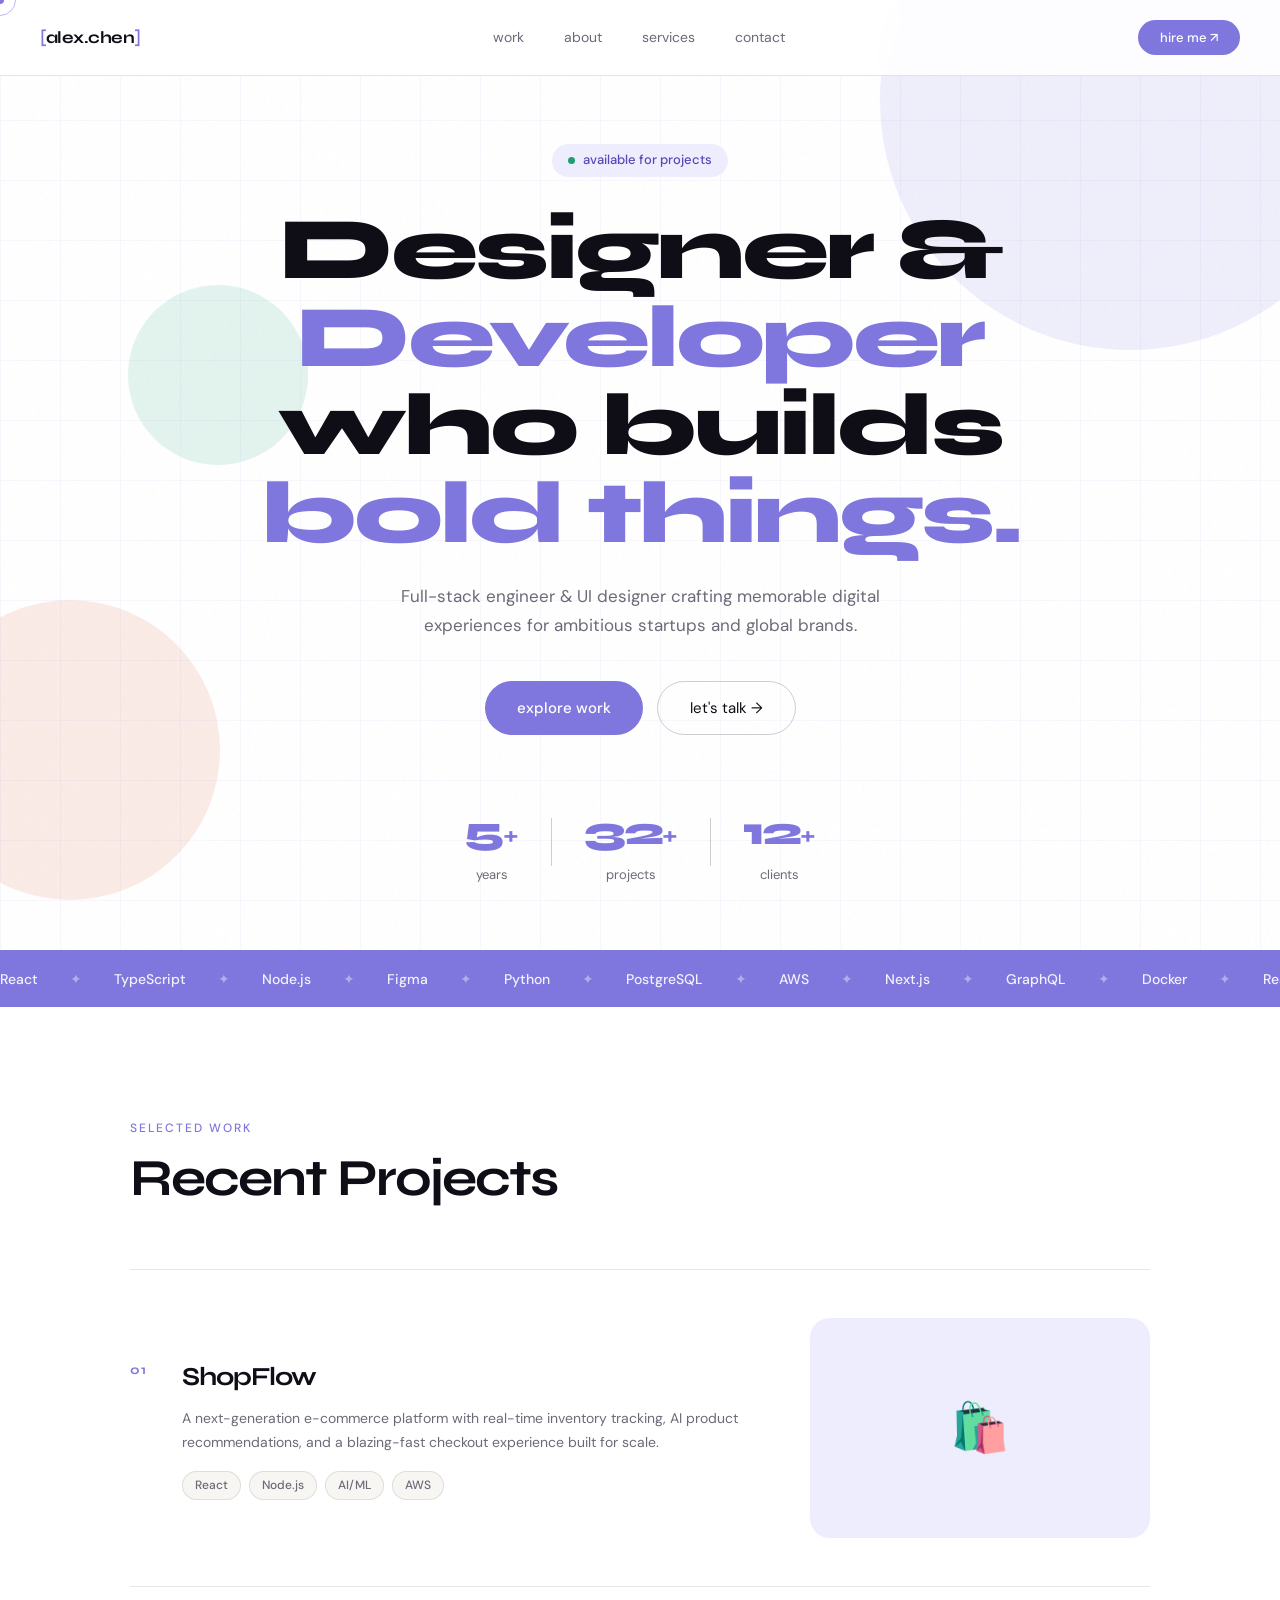
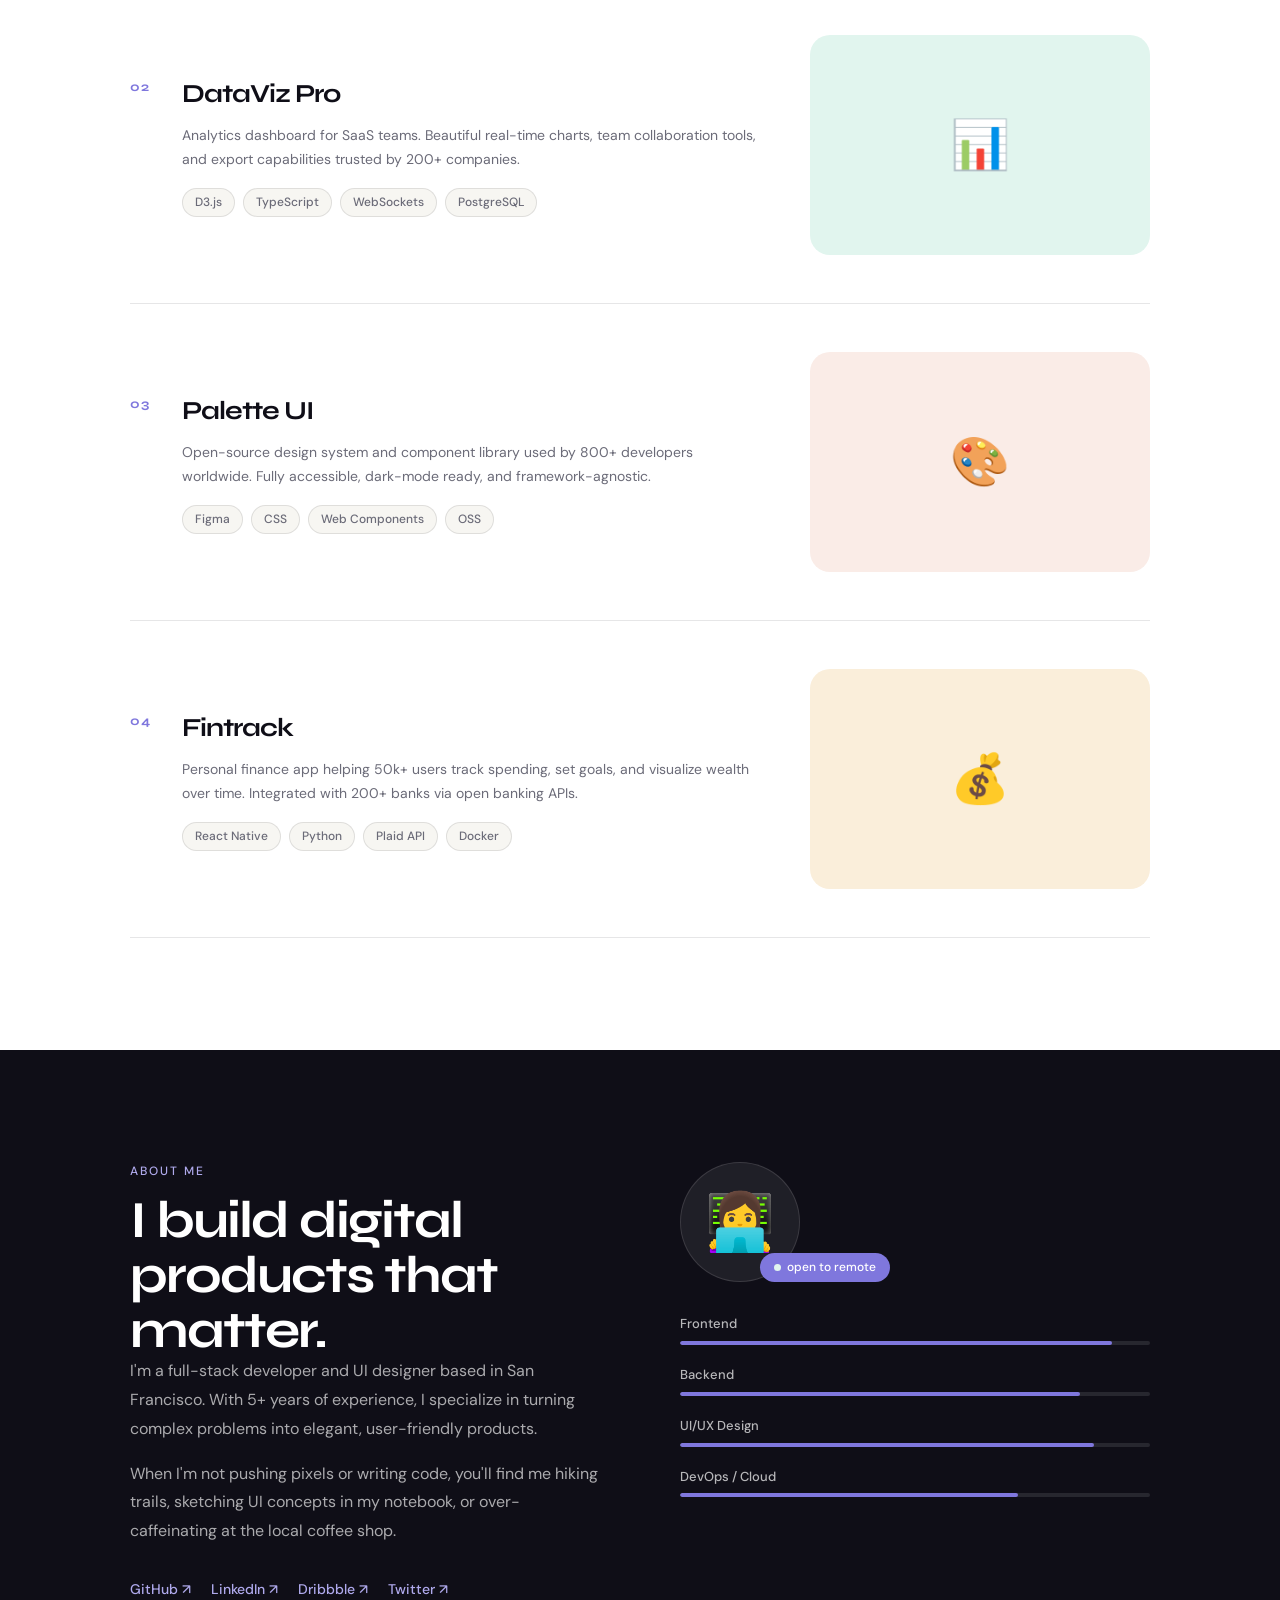
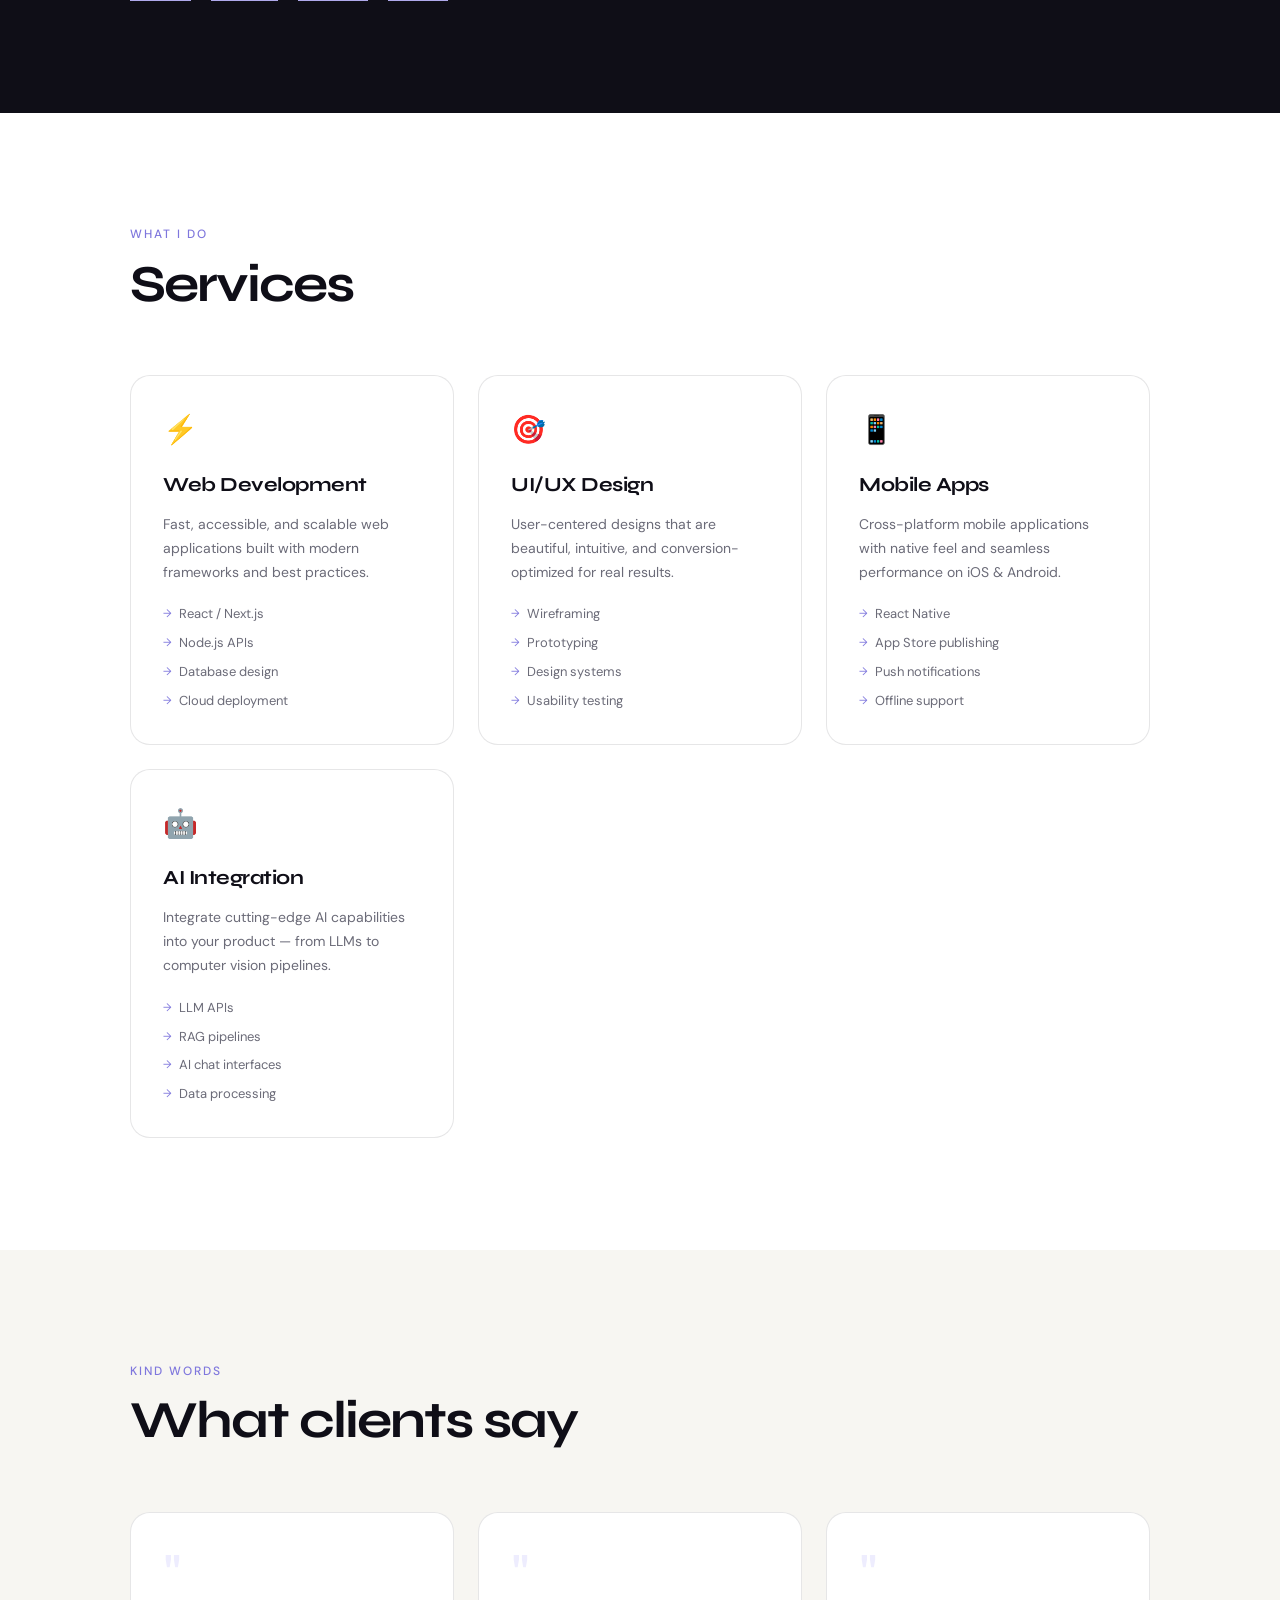
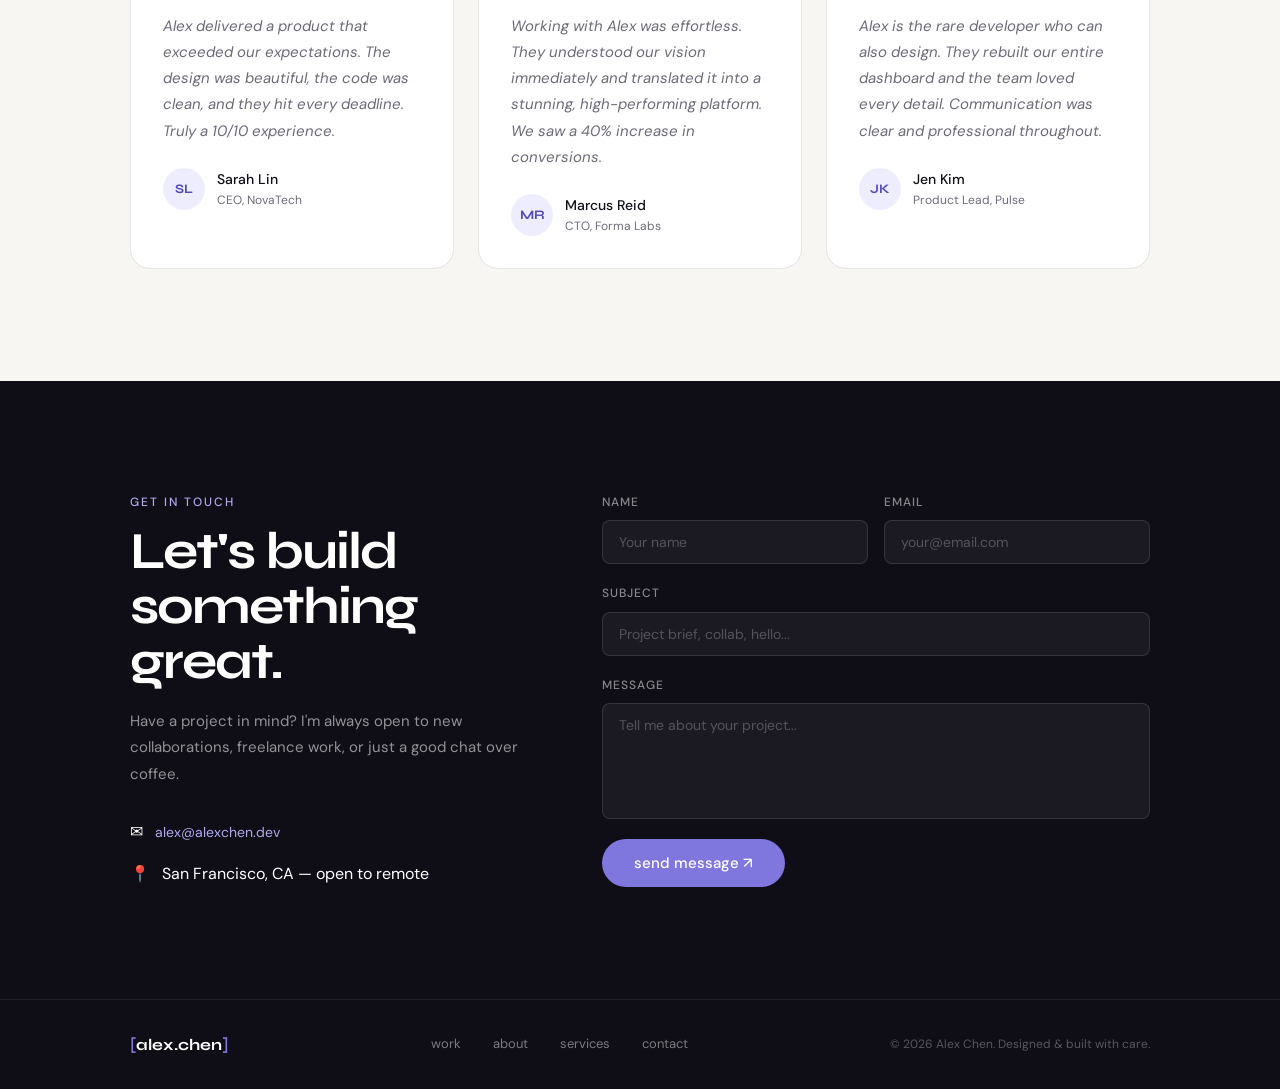
==== index.html @ 3f5cfed4 "change the design and 3 fils" ====
<!DOCTYPE html>
<html lang="en">
<head>
  <meta charset="UTF-8" />
  <meta name="viewport" content="width=device-width, initial-scale=1.0" />
  <title>Alex Chen — Portfolio</title>
  <link rel="preconnect" href="https://fonts.googleapis.com" />
  <link rel="preconnect" href="https://fonts.gstatic.com" crossorigin />
  <link href="https://fonts.googleapis.com/css2?family=Syne:wght@400;500;600;700;800&family=DM+Sans:ital,wght@0,300;0,400;0,500;1,300&display=swap" rel="stylesheet" />
  <link rel="stylesheet" href="style.css" />
</head>
<body>

  <!-- CURSOR -->
  <div class="cursor" id="cursor"></div>
  <div class="cursor-follower" id="cursor-follower"></div>

  <!-- NAV -->
  <header class="nav" id="nav">
    <div class="nav-logo">
      <span class="logo-bracket">[</span>alex.chen<span class="logo-bracket">]</span>
    </div>
    <nav class="nav-links">
      <a href="#work" class="nav-link">work</a>
      <a href="#about" class="nav-link">about</a>
      <a href="#services" class="nav-link">services</a>
      <a href="#contact" class="nav-link">contact</a>
    </nav>
    <button class="nav-cta" id="hire-btn">hire me ↗</button>
    <button class="hamburger" id="hamburger" aria-label="menu">
      <span></span><span></span><span></span>
    </button>
  </header>

  <!-- MOBILE MENU -->
  <div class="mobile-menu" id="mobile-menu">
    <a href="#work" class="mobile-link">work</a>
    <a href="#about" class="mobile-link">about</a>
    <a href="#services" class="mobile-link">services</a>
    <a href="#contact" class="mobile-link">contact</a>
  </div>

  <!-- HERO -->
  <section class="hero" id="hero">
    <div class="hero-noise"></div>
    <div class="hero-content">
      <div class="hero-tag reveal">
        <span class="dot"></span> available for projects
      </div>
      <h1 class="hero-title reveal">
        <span class="line">Designer &</span>
        <span class="line accent-line">Developer</span>
        <span class="line">who builds</span>
        <span class="line accent-line">bold things.</span>
      </h1>
      <p class="hero-sub reveal">
        Full-stack engineer & UI designer crafting memorable digital<br/>
        experiences for ambitious startups and global brands.
      </p>
      <div class="hero-actions reveal">
        <a href="#work" class="btn-primary">explore work</a>
        <a href="#contact" class="btn-ghost">let's talk →</a>
      </div>
    </div>
    <div class="hero-deco">
      <div class="deco-circle c1"></div>
      <div class="deco-circle c2"></div>
      <div class="deco-circle c3"></div>
      <div class="deco-grid"></div>
    </div>
    <div class="hero-stats reveal">
      <div class="stat"><span class="stat-num" data-target="5">0</span><span class="stat-plus">+</span><span class="stat-label">years</span></div>
      <div class="stat-divider"></div>
      <div class="stat"><span class="stat-num" data-target="32">0</span><span class="stat-plus">+</span><span class="stat-label">projects</span></div>
      <div class="stat-divider"></div>
      <div class="stat"><span class="stat-num" data-target="12">0</span><span class="stat-plus">+</span><span class="stat-label">clients</span></div>
    </div>
  </section>

  <!-- MARQUEE -->
  <div class="marquee-strip">
    <div class="marquee-track">
      <span>React</span><span class="sep">✦</span>
      <span>TypeScript</span><span class="sep">✦</span>
      <span>Node.js</span><span class="sep">✦</span>
      <span>Figma</span><span class="sep">✦</span>
      <span>Python</span><span class="sep">✦</span>
      <span>PostgreSQL</span><span class="sep">✦</span>
      <span>AWS</span><span class="sep">✦</span>
      <span>Next.js</span><span class="sep">✦</span>
      <span>GraphQL</span><span class="sep">✦</span>
      <span>Docker</span><span class="sep">✦</span>
      <span>React</span><span class="sep">✦</span>
      <span>TypeScript</span><span class="sep">✦</span>
      <span>Node.js</span><span class="sep">✦</span>
      <span>Figma</span><span class="sep">✦</span>
      <span>Python</span><span class="sep">✦</span>
      <span>PostgreSQL</span><span class="sep">✦</span>
      <span>AWS</span><span class="sep">✦</span>
      <span>Next.js</span><span class="sep">✦</span>
      <span>GraphQL</span><span class="sep">✦</span>
      <span>Docker</span><span class="sep">✦</span>
    </div>
  </div>

  <!-- WORK -->
  <section class="section" id="work">
    <div class="container">
      <div class="section-header reveal">
        <span class="section-tag">selected work</span>
        <h2 class="section-title">Recent Projects</h2>
      </div>

      <div class="projects-list">

        <div class="project-row reveal" data-index="01">
          <div class="project-info">
            <div class="project-num">01</div>
            <div class="project-body">
              <h3 class="project-name">ShopFlow</h3>
              <p class="project-desc">A next-generation e-commerce platform with real-time inventory tracking, AI product recommendations, and a blazing-fast checkout experience built for scale.</p>
              <div class="project-meta">
                <span class="tag">React</span>
                <span class="tag">Node.js</span>
                <span class="tag">AI/ML</span>
                <span class="tag">AWS</span>
              </div>
            </div>
          </div>
          <div class="project-thumb thumb-purple">
            <div class="thumb-icon">🛍️</div>
            <div class="thumb-overlay">
              <span>view project →</span>
            </div>
          </div>
        </div>

        <div class="project-row reveal" data-index="02">
          <div class="project-info">
            <div class="project-num">02</div>
            <div class="project-body">
              <h3 class="project-name">DataViz Pro</h3>
              <p class="project-desc">Analytics dashboard for SaaS teams. Beautiful real-time charts, team collaboration tools, and export capabilities trusted by 200+ companies.</p>
              <div class="project-meta">
                <span class="tag">D3.js</span>
                <span class="tag">TypeScript</span>
                <span class="tag">WebSockets</span>
                <span class="tag">PostgreSQL</span>
              </div>
            </div>
          </div>
          <div class="project-thumb thumb-green">
            <div class="thumb-icon">📊</div>
            <div class="thumb-overlay">
              <span>view project →</span>
            </div>
          </div>
        </div>

        <div class="project-row reveal" data-index="03">
          <div class="project-info">
            <div class="project-num">03</div>
            <div class="project-body">
              <h3 class="project-name">Palette UI</h3>
              <p class="project-desc">Open-source design system and component library used by 800+ developers worldwide. Fully accessible, dark-mode ready, and framework-agnostic.</p>
              <div class="project-meta">
                <span class="tag">Figma</span>
                <span class="tag">CSS</span>
                <span class="tag">Web Components</span>
                <span class="tag">OSS</span>
              </div>
            </div>
          </div>
          <div class="project-thumb thumb-coral">
            <div class="thumb-icon">🎨</div>
            <div class="thumb-overlay">
              <span>view project →</span>
            </div>
          </div>
        </div>

        <div class="project-row reveal" data-index="04">
          <div class="project-info">
            <div class="project-num">04</div>
            <div class="project-body">
              <h3 class="project-name">Fintrack</h3>
              <p class="project-desc">Personal finance app helping 50k+ users track spending, set goals, and visualize wealth over time. Integrated with 200+ banks via open banking APIs.</p>
              <div class="project-meta">
                <span class="tag">React Native</span>
                <span class="tag">Python</span>
                <span class="tag">Plaid API</span>
                <span class="tag">Docker</span>
              </div>
            </div>
          </div>
          <div class="project-thumb thumb-amber">
            <div class="thumb-icon">💰</div>
            <div class="thumb-overlay">
              <span>view project →</span>
            </div>
          </div>
        </div>

      </div>
    </div>
  </section>

  <!-- ABOUT -->
  <section class="section section-dark" id="about">
    <div class="container">
      <div class="about-grid">
        <div class="about-left reveal">
          <span class="section-tag light">about me</span>
          <h2 class="section-title light">I build digital products that matter.</h2>
          <p class="about-text">I'm a full-stack developer and UI designer based in San Francisco. With 5+ years of experience, I specialize in turning complex problems into elegant, user-friendly products.</p>
          <p class="about-text">When I'm not pushing pixels or writing code, you'll find me hiking trails, sketching UI concepts in my notebook, or over-caffeinating at the local coffee shop.</p>
          <div class="about-links">
            <a href="#" class="about-link">GitHub ↗</a>
            <a href="#" class="about-link">LinkedIn ↗</a>
            <a href="#" class="about-link">Dribbble ↗</a>
            <a href="#" class="about-link">Twitter ↗</a>
          </div>
        </div>
        <div class="about-right reveal">
          <div class="avatar-block">
            <div class="avatar-img">👩‍💻</div>
            <div class="avatar-badge">
              <span class="badge-dot"></span>
              open to remote
            </div>
          </div>
          <div class="skills-block">
            <div class="skill-group">
              <div class="skill-label">Frontend</div>
              <div class="skill-bar"><div class="skill-fill" data-width="92"></div></div>
            </div>
            <div class="skill-group">
              <div class="skill-label">Backend</div>
              <div class="skill-bar"><div class="skill-fill" data-width="85"></div></div>
            </div>
            <div class="skill-group">
              <div class="skill-label">UI/UX Design</div>
              <div class="skill-bar"><div class="skill-fill" data-width="88"></div></div>
            </div>
            <div class="skill-group">
              <div class="skill-label">DevOps / Cloud</div>
              <div class="skill-bar"><div class="skill-fill" data-width="72"></div></div>
            </div>
          </div>
        </div>
      </div>
    </div>
  </section>

  <!-- SERVICES -->
  <section class="section" id="services">
    <div class="container">
      <div class="section-header reveal">
        <span class="section-tag">what i do</span>
        <h2 class="section-title">Services</h2>
      </div>
      <div class="services-grid">
        <div class="service-card reveal">
          <div class="service-icon">⚡</div>
          <h3 class="service-title">Web Development</h3>
          <p class="service-desc">Fast, accessible, and scalable web applications built with modern frameworks and best practices.</p>
          <ul class="service-list">
            <li>React / Next.js</li>
            <li>Node.js APIs</li>
            <li>Database design</li>
            <li>Cloud deployment</li>
          </ul>
        </div>
        <div class="service-card reveal">
          <div class="service-icon">🎯</div>
          <h3 class="service-title">UI/UX Design</h3>
          <p class="service-desc">User-centered designs that are beautiful, intuitive, and conversion-optimized for real results.</p>
          <ul class="service-list">
            <li>Wireframing</li>
            <li>Prototyping</li>
            <li>Design systems</li>
            <li>Usability testing</li>
          </ul>
        </div>
        <div class="service-card reveal">
          <div class="service-icon">📱</div>
          <h3 class="service-title">Mobile Apps</h3>
          <p class="service-desc">Cross-platform mobile applications with native feel and seamless performance on iOS & Android.</p>
          <ul class="service-list">
            <li>React Native</li>
            <li>App Store publishing</li>
            <li>Push notifications</li>
            <li>Offline support</li>
          </ul>
        </div>
        <div class="service-card reveal">
          <div class="service-icon">🤖</div>
          <h3 class="service-title">AI Integration</h3>
          <p class="service-desc">Integrate cutting-edge AI capabilities into your product — from LLMs to computer vision pipelines.</p>
          <ul class="service-list">
            <li>LLM APIs</li>
            <li>RAG pipelines</li>
            <li>AI chat interfaces</li>
            <li>Data processing</li>
          </ul>
        </div>
      </div>
    </div>
  </section>

  <!-- TESTIMONIALS -->
  <section class="section section-tinted" id="testimonials">
    <div class="container">
      <div class="section-header reveal">
        <span class="section-tag">kind words</span>
        <h2 class="section-title">What clients say</h2>
      </div>
      <div class="testimonials-grid">
        <div class="testimonial-card reveal">
          <div class="quote-mark">"</div>
          <p class="testimonial-text">Alex delivered a product that exceeded our expectations. The design was beautiful, the code was clean, and they hit every deadline. Truly a 10/10 experience.</p>
          <div class="testimonial-author">
            <div class="author-avatar">SL</div>
            <div>
              <div class="author-name">Sarah Lin</div>
              <div class="author-role">CEO, NovaTech</div>
            </div>
          </div>
        </div>
        <div class="testimonial-card reveal">
          <div class="quote-mark">"</div>
          <p class="testimonial-text">Working with Alex was effortless. They understood our vision immediately and translated it into a stunning, high-performing platform. We saw a 40% increase in conversions.</p>
          <div class="testimonial-author">
            <div class="author-avatar">MR</div>
            <div>
              <div class="author-name">Marcus Reid</div>
              <div class="author-role">CTO, Forma Labs</div>
            </div>
          </div>
        </div>
        <div class="testimonial-card reveal">
          <div class="quote-mark">"</div>
          <p class="testimonial-text">Alex is the rare developer who can also design. They rebuilt our entire dashboard and the team loved every detail. Communication was clear and professional throughout.</p>
          <div class="testimonial-author">
            <div class="author-avatar">JK</div>
            <div>
              <div class="author-name">Jen Kim</div>
              <div class="author-role">Product Lead, Pulse</div>
            </div>
          </div>
        </div>
      </div>
    </div>
  </section>

  <!-- CONTACT -->
  <section class="section section-dark" id="contact">
    <div class="container">
      <div class="contact-wrap reveal">
        <div class="contact-left">
          <span class="section-tag light">get in touch</span>
          <h2 class="section-title light">Let's build<br/>something great.</h2>
          <p class="contact-sub">Have a project in mind? I'm always open to new collaborations, freelance work, or just a good chat over coffee.</p>
          <div class="contact-info">
            <div class="contact-item">
              <span class="contact-icon">✉</span>
              <a href="mailto:alex@alexchen.dev" class="contact-link">alex@alexchen.dev</a>
            </div>
            <div class="contact-item">
              <span class="contact-icon">📍</span>
              <span>San Francisco, CA — open to remote</span>
            </div>
          </div>
        </div>
        <form class="contact-form" id="contact-form" novalidate>
          <div class="form-row">
            <div class="form-group">
              <label for="name">Name</label>
              <input type="text" id="name" name="name" placeholder="Your name" required />
            </div>
            <div class="form-group">
              <label for="email">Email</label>
              <input type="email" id="email" name="email" placeholder="your@email.com" required />
            </div>
          </div>
          <div class="form-group">
            <label for="subject">Subject</label>
            <input type="text" id="subject" name="subject" placeholder="Project brief, collab, hello..." />
          </div>
          <div class="form-group">
            <label for="message">Message</label>
            <textarea id="message" name="message" rows="5" placeholder="Tell me about your project..." required></textarea>
          </div>
          <button type="submit" class="form-btn" id="form-btn">
            <span class="btn-text">send message ↗</span>
            <span class="btn-sending" style="display:none">sending...</span>
          </button>
          <div class="form-success" id="form-success" style="display:none">
            Message sent! I'll be in touch soon.
          </div>
        </form>
      </div>
    </div>
  </section>

  <!-- FOOTER -->
  <footer class="footer">
    <div class="footer-inner">
      <div class="footer-logo">
        <span class="logo-bracket">[</span>alex.chen<span class="logo-bracket">]</span>
      </div>
      <div class="footer-nav">
        <a href="#work">work</a>
        <a href="#about">about</a>
        <a href="#services">services</a>
        <a href="#contact">contact</a>
      </div>
      <div class="footer-copy">© 2026 Alex Chen. Designed & built with care.</div>
    </div>
  </footer>

  <script src="main.js"></script>
</body>
</html>
---- style.css ----
/* ============================================================
   PORTFOLIO — style.css
   ============================================================ */

/* ─── Reset & Base ─── */
*, *::before, *::after {
  box-sizing: border-box;
  margin: 0;
  padding: 0;
}

:root {
  --purple:        #7F77DD;
  --purple-dark:   #534AB7;
  --purple-light:  #EEEDFE;
  --purple-mid:    #AFA9EC;
  --coral:         #D85A30;
  --coral-light:   #FAECE7;
  --green:         #1D9E75;
  --green-light:   #E1F5EE;
  --amber:         #BA7517;
  --amber-light:   #FAEEDA;
  --bg:            #ffffff;
  --bg-dark:       #0F0E17;
  --bg-tinted:     #F7F6F2;
  --text:          #0F0E17;
  --text-muted:    #6B6B78;
  --border:        rgba(15,14,23,0.10);
  --border-strong: rgba(15,14,23,0.20);
  --radius-sm:     8px;
  --radius-md:     14px;
  --radius-lg:     20px;
  --radius-xl:     28px;
  --font-display:  'Syne', sans-serif;
  --font-body:     'DM Sans', sans-serif;
  --ease:          cubic-bezier(0.16, 1, 0.3, 1);
}

html {
  scroll-behavior: smooth;
  font-size: 16px;
}

body {
  font-family: var(--font-body);
  color: var(--text);
  background: var(--bg);
  line-height: 1.6;
  overflow-x: hidden;
  cursor: none;
}

a { text-decoration: none; color: inherit; }
img { max-width: 100%; }

/* ─── Custom Cursor ─── */
.cursor {
  width: 8px;
  height: 8px;
  background: var(--purple);
  border-radius: 50%;
  position: fixed;
  top: 0; left: 0;
  pointer-events: none;
  z-index: 9999;
  transform: translate(-50%, -50%);
  transition: transform 0.1s, background 0.2s;
}
.cursor-follower {
  width: 32px;
  height: 32px;
  border: 1.5px solid var(--purple);
  border-radius: 50%;
  position: fixed;
  top: 0; left: 0;
  pointer-events: none;
  z-index: 9998;
  transform: translate(-50%, -50%);
  transition: all 0.18s var(--ease);
  opacity: 0.5;
}
body:hover .cursor { opacity: 1; }

/* ─── Reveal Animations ─── */
.reveal {
  opacity: 0;
  transform: translateY(30px);
  transition: opacity 0.7s var(--ease), transform 0.7s var(--ease);
}
.reveal.visible {
  opacity: 1;
  transform: translateY(0);
}

/* ─── Navigation ─── */
.nav {
  position: fixed;
  top: 0; left: 0; right: 0;
  z-index: 100;
  display: flex;
  align-items: center;
  justify-content: space-between;
  padding: 1.25rem 2.5rem;
  background: rgba(255,255,255,0.85);
  backdrop-filter: blur(12px);
  -webkit-backdrop-filter: blur(12px);
  border-bottom: 0.5px solid var(--border);
  transition: padding 0.3s var(--ease), box-shadow 0.3s;
}
.nav.scrolled {
  padding: 0.85rem 2.5rem;
  box-shadow: 0 2px 20px rgba(0,0,0,0.06);
}

.nav-logo {
  font-family: var(--font-display);
  font-size: 17px;
  font-weight: 700;
  letter-spacing: -0.5px;
}
.logo-bracket { color: var(--purple); }

.nav-links {
  display: flex;
  gap: 2.5rem;
}
.nav-link {
  font-size: 14px;
  font-weight: 400;
  color: var(--text-muted);
  position: relative;
  transition: color 0.2s;
  font-family: var(--font-body);
}
.nav-link::after {
  content: '';
  position: absolute;
  bottom: -3px; left: 0;
  width: 0; height: 1.5px;
  background: var(--purple);
  transition: width 0.25s var(--ease);
}
.nav-link:hover { color: var(--text); }
.nav-link:hover::after { width: 100%; }

.nav-cta {
  background: var(--purple);
  color: #fff;
  border: none;
  border-radius: 24px;
  padding: 9px 22px;
  font-size: 13px;
  font-weight: 500;
  cursor: none;
  font-family: var(--font-body);
  transition: background 0.2s, transform 0.15s;
}
.nav-cta:hover { background: var(--purple-dark); transform: scale(1.03); }

.hamburger {
  display: none;
  flex-direction: column;
  gap: 5px;
  background: none;
  border: none;
  cursor: none;
  padding: 4px;
}
.hamburger span {
  display: block;
  width: 22px;
  height: 2px;
  background: var(--text);
  border-radius: 2px;
  transition: all 0.3s var(--ease);
}
.hamburger.open span:nth-child(1) { transform: translateY(7px) rotate(45deg); }
.hamburger.open span:nth-child(2) { opacity: 0; }
.hamburger.open span:nth-child(3) { transform: translateY(-7px) rotate(-45deg); }

.mobile-menu {
  display: none;
  position: fixed;
  top: 65px; left: 0; right: 0;
  background: rgba(255,255,255,0.97);
  backdrop-filter: blur(12px);
  z-index: 99;
  flex-direction: column;
  padding: 1.5rem 2.5rem;
  border-bottom: 0.5px solid var(--border);
  transform: translateY(-10px);
  opacity: 0;
  transition: all 0.3s var(--ease);
}
.mobile-menu.open {
  display: flex;
  transform: translateY(0);
  opacity: 1;
}
.mobile-link {
  font-size: 18px;
  font-weight: 500;
  font-family: var(--font-display);
  padding: 0.75rem 0;
  border-bottom: 0.5px solid var(--border);
  color: var(--text);
}
.mobile-link:last-child { border-bottom: none; }

/* ─── Hero ─── */
.hero {
  min-height: 100vh;
  display: flex;
  flex-direction: column;
  align-items: center;
  justify-content: center;
  padding: 9rem 2.5rem 4rem;
  position: relative;
  overflow: hidden;
  text-align: center;
}

.hero-noise {
  position: absolute;
  inset: 0;
  background-image: url("data:image/svg+xml,%3Csvg viewBox='0 0 256 256' xmlns='http://www.w3.org/2000/svg'%3E%3Cfilter id='noise'%3E%3CfeTurbulence type='fractalNoise' baseFrequency='0.9' numOctaves='4' stitchTiles='stitch'/%3E%3C/filter%3E%3Crect width='100%25' height='100%25' filter='url(%23noise)' opacity='0.025'/%3E%3C/svg%3E");
  pointer-events: none;
  z-index: 0;
}

.hero-content { position: relative; z-index: 2; max-width: 800px; }

.hero-tag {
  display: inline-flex;
  align-items: center;
  gap: 8px;
  background: var(--purple-light);
  color: var(--purple-dark);
  border-radius: 24px;
  padding: 6px 16px;
  font-size: 13px;
  font-weight: 500;
  margin-bottom: 1.8rem;
  font-family: var(--font-body);
}
.dot {
  width: 7px;
  height: 7px;
  background: var(--green);
  border-radius: 50%;
  animation: pulse 2s infinite;
}
@keyframes pulse {
  0%, 100% { opacity: 1; transform: scale(1); }
  50% { opacity: 0.5; transform: scale(0.85); }
}

.hero-title {
  font-family: var(--font-display);
  font-size: clamp(44px, 8vw, 88px);
  font-weight: 800;
  line-height: 1.0;
  letter-spacing: -3px;
  margin-bottom: 1.5rem;
  display: flex;
  flex-direction: column;
  gap: 0;
}
.hero-title .line { display: block; }
.hero-title .accent-line { color: var(--purple); }

.hero-sub {
  font-size: 17px;
  color: var(--text-muted);
  line-height: 1.75;
  margin-bottom: 2.5rem;
  max-width: 520px;
  margin-left: auto;
  margin-right: auto;
}

.hero-actions {
  display: flex;
  gap: 14px;
  justify-content: center;
  flex-wrap: wrap;
}

.btn-primary {
  display: inline-flex;
  align-items: center;
  background: var(--purple);
  color: #fff;
  border-radius: 32px;
  padding: 14px 32px;
  font-size: 15px;
  font-weight: 500;
  font-family: var(--font-body);
  transition: background 0.2s, transform 0.15s;
  border: none;
  cursor: none;
}
.btn-primary:hover { background: var(--purple-dark); transform: scale(1.03); }

.btn-ghost {
  display: inline-flex;
  align-items: center;
  background: transparent;
  color: var(--text);
  border: 1px solid var(--border-strong);
  border-radius: 32px;
  padding: 14px 32px;
  font-size: 15px;
  font-family: var(--font-body);
  transition: background 0.2s, border-color 0.2s;
  cursor: none;
}
.btn-ghost:hover { background: var(--bg-tinted); border-color: var(--purple); }

.hero-deco { position: absolute; inset: 0; pointer-events: none; z-index: 1; overflow: hidden; }
.deco-circle {
  position: absolute;
  border-radius: 50%;
  opacity: 0.12;
}
.deco-circle.c1 {
  width: 500px; height: 500px;
  background: var(--purple);
  top: -150px; right: -100px;
  animation: float1 8s ease-in-out infinite;
}
.deco-circle.c2 {
  width: 300px; height: 300px;
  background: var(--coral);
  bottom: 50px; left: -80px;
  animation: float2 10s ease-in-out infinite;
}
.deco-circle.c3 {
  width: 180px; height: 180px;
  background: var(--green);
  top: 30%; left: 10%;
  animation: float1 12s ease-in-out infinite reverse;
}

@keyframes float1 {
  0%, 100% { transform: translate(0, 0); }
  50% { transform: translate(20px, -30px); }
}
@keyframes float2 {
  0%, 100% { transform: translate(0, 0); }
  50% { transform: translate(-15px, 20px); }
}

.deco-grid {
  position: absolute;
  inset: 0;
  background-image:
    linear-gradient(rgba(127,119,221,0.06) 1px, transparent 1px),
    linear-gradient(90deg, rgba(127,119,221,0.06) 1px, transparent 1px);
  background-size: 60px 60px;
}

.hero-stats {
  display: flex;
  align-items: center;
  gap: 2rem;
  margin-top: 4rem;
  position: relative;
  z-index: 2;
}
.stat { text-align: center; }
.stat-num {
  font-family: var(--font-display);
  font-size: 40px;
  font-weight: 800;
  letter-spacing: -2px;
  color: var(--purple);
}
.stat-plus {
  font-family: var(--font-display);
  font-size: 28px;
  font-weight: 700;
  color: var(--purple);
}
.stat-label {
  display: block;
  font-size: 13px;
  color: var(--text-muted);
  margin-top: 2px;
}
.stat-divider {
  width: 1px;
  height: 48px;
  background: var(--border-strong);
}

/* ─── Marquee ─── */
.marquee-strip {
  background: var(--purple);
  padding: 1rem 0;
  overflow: hidden;
  white-space: nowrap;
}
.marquee-track {
  display: inline-flex;
  gap: 2rem;
  animation: marquee 28s linear infinite;
}
.marquee-track span {
  color: rgba(255,255,255,0.9);
  font-size: 14px;
  font-weight: 500;
  font-family: var(--font-body);
}
.marquee-track .sep { color: rgba(255,255,255,0.4); }
@keyframes marquee {
  from { transform: translateX(0); }
  to   { transform: translateX(-50%); }
}

/* ─── Sections ─── */
.section { padding: 7rem 0; }
.section-dark {
  background: var(--bg-dark);
  color: #fff;
}
.section-tinted { background: var(--bg-tinted); }

.container {
  max-width: 1100px;
  margin: 0 auto;
  padding: 0 2.5rem;
}

.section-header {
  margin-bottom: 4rem;
}
.section-tag {
  font-size: 12px;
  font-weight: 500;
  letter-spacing: 2px;
  text-transform: uppercase;
  color: var(--purple);
  display: block;
  margin-bottom: 0.75rem;
}
.section-tag.light { color: var(--purple-mid); }
.section-title {
  font-family: var(--font-display);
  font-size: clamp(32px, 5vw, 52px);
  font-weight: 700;
  letter-spacing: -2px;
  line-height: 1.05;
  color: var(--text);
}
.section-title.light { color: #fff; }

/* ─── Projects ─── */
.projects-list { display: flex; flex-direction: column; gap: 0; }

.project-row {
  display: grid;
  grid-template-columns: 1fr 340px;
  gap: 3rem;
  align-items: center;
  padding: 3rem 0;
  border-bottom: 0.5px solid var(--border);
  transition: background 0.2s;
}
.project-row:first-child { border-top: 0.5px solid var(--border); }

.project-info { display: flex; gap: 1.5rem; align-items: flex-start; }

.project-num {
  font-family: var(--font-display);
  font-size: 13px;
  font-weight: 700;
  color: var(--purple);
  letter-spacing: 1px;
  padding-top: 4px;
  min-width: 28px;
}

.project-body { flex: 1; }

.project-name {
  font-family: var(--font-display);
  font-size: 26px;
  font-weight: 700;
  letter-spacing: -1px;
  margin-bottom: 0.6rem;
  transition: color 0.2s;
}
.project-row:hover .project-name { color: var(--purple); }

.project-desc {
  font-size: 14px;
  color: var(--text-muted);
  line-height: 1.7;
  margin-bottom: 1rem;
}

.project-meta { display: flex; gap: 8px; flex-wrap: wrap; }
.tag {
  font-size: 12px;
  font-weight: 500;
  padding: 4px 12px;
  border-radius: 20px;
  background: var(--bg-tinted);
  color: var(--text-muted);
  border: 0.5px solid var(--border);
}

.project-thumb {
  height: 220px;
  border-radius: var(--radius-lg);
  display: flex;
  align-items: center;
  justify-content: center;
  font-size: 48px;
  position: relative;
  overflow: hidden;
  cursor: none;
  transition: transform 0.3s var(--ease);
}
.project-row:hover .project-thumb { transform: scale(1.02); }

.thumb-purple { background: var(--purple-light); }
.thumb-green  { background: var(--green-light); }
.thumb-coral  { background: var(--coral-light); }
.thumb-amber  { background: var(--amber-light); }

.thumb-overlay {
  position: absolute;
  inset: 0;
  background: rgba(127,119,221,0.88);
  display: flex;
  align-items: center;
  justify-content: center;
  opacity: 0;
  transition: opacity 0.3s var(--ease);
  font-size: 14px;
  font-weight: 500;
  color: #fff;
  font-family: var(--font-body);
  border-radius: var(--radius-lg);
}
.project-row:hover .thumb-overlay { opacity: 1; }

/* ─── About ─── */
.about-grid {
  display: grid;
  grid-template-columns: 1fr 1fr;
  gap: 5rem;
  align-items: start;
}

.about-text {
  font-size: 16px;
  color: rgba(255,255,255,0.65);
  line-height: 1.8;
  margin-bottom: 1rem;
}

.about-links {
  display: flex;
  gap: 1.25rem;
  flex-wrap: wrap;
  margin-top: 2rem;
}
.about-link {
  font-size: 14px;
  font-weight: 500;
  color: var(--purple-mid);
  border-bottom: 1px solid var(--purple-mid);
  transition: color 0.2s, border-color 0.2s;
}
.about-link:hover { color: #fff; border-color: #fff; }

.avatar-block {
  position: relative;
  margin-bottom: 2rem;
}
.avatar-img {
  width: 120px;
  height: 120px;
  border-radius: 50%;
  background: rgba(255,255,255,0.07);
  border: 1px solid rgba(255,255,255,0.12);
  display: flex;
  align-items: center;
  justify-content: center;
  font-size: 56px;
}
.avatar-badge {
  position: absolute;
  bottom: 0;
  left: 80px;
  background: var(--purple);
  color: #fff;
  border-radius: 20px;
  padding: 5px 14px;
  font-size: 12px;
  font-weight: 500;
  display: flex;
  align-items: center;
  gap: 6px;
}
.badge-dot {
  width: 7px;
  height: 7px;
  background: var(--green-light);
  border-radius: 50%;
  animation: pulse 2s infinite;
}

.skills-block { display: flex; flex-direction: column; gap: 1.25rem; }
.skill-group {}
.skill-label {
  font-size: 13px;
  font-weight: 500;
  color: rgba(255,255,255,0.7);
  margin-bottom: 6px;
  display: flex;
  justify-content: space-between;
}
.skill-bar {
  height: 4px;
  background: rgba(255,255,255,0.1);
  border-radius: 4px;
  overflow: hidden;
}
.skill-fill {
  height: 100%;
  background: var(--purple);
  border-radius: 4px;
  width: 0%;
  transition: width 1.2s var(--ease);
}

/* ─── Services ─── */
.services-grid {
  display: grid;
  grid-template-columns: repeat(auto-fit, minmax(240px, 1fr));
  gap: 1.5rem;
}

.service-card {
  border: 0.5px solid var(--border);
  border-radius: var(--radius-lg);
  padding: 2rem;
  background: var(--bg);
  transition: border-color 0.2s, transform 0.2s var(--ease);
}
.service-card:hover {
  border-color: var(--purple);
  transform: translateY(-4px);
}

.service-icon { font-size: 28px; margin-bottom: 1rem; }

.service-title {
  font-family: var(--font-display);
  font-size: 20px;
  font-weight: 700;
  letter-spacing: -0.5px;
  margin-bottom: 0.75rem;
}

.service-desc {
  font-size: 14px;
  color: var(--text-muted);
  line-height: 1.7;
  margin-bottom: 1.25rem;
}

.service-list {
  list-style: none;
  display: flex;
  flex-direction: column;
  gap: 0.5rem;
}
.service-list li {
  font-size: 13px;
  color: var(--text-muted);
  padding-left: 16px;
  position: relative;
}
.service-list li::before {
  content: '→';
  position: absolute;
  left: 0;
  color: var(--purple);
  font-size: 11px;
  top: 1px;
}

/* ─── Testimonials ─── */
.testimonials-grid {
  display: grid;
  grid-template-columns: repeat(auto-fit, minmax(280px, 1fr));
  gap: 1.5rem;
}

.testimonial-card {
  background: var(--bg);
  border: 0.5px solid var(--border);
  border-radius: var(--radius-lg);
  padding: 2rem;
  position: relative;
  transition: border-color 0.2s;
}
.testimonial-card:hover { border-color: var(--purple-mid); }

.quote-mark {
  font-family: var(--font-display);
  font-size: 60px;
  color: var(--purple-light);
  line-height: 1;
  margin-bottom: 0.5rem;
}

.testimonial-text {
  font-size: 15px;
  color: var(--text-muted);
  line-height: 1.75;
  margin-bottom: 1.5rem;
  font-style: italic;
}

.testimonial-author { display: flex; align-items: center; gap: 12px; }

.author-avatar {
  width: 42px;
  height: 42px;
  border-radius: 50%;
  background: var(--purple-light);
  color: var(--purple-dark);
  display: flex;
  align-items: center;
  justify-content: center;
  font-size: 13px;
  font-weight: 700;
  font-family: var(--font-display);
  flex-shrink: 0;
}

.author-name {
  font-size: 14px;
  font-weight: 500;
  color: var(--text);
}
.author-role {
  font-size: 12px;
  color: var(--text-muted);
}

/* ─── Contact ─── */
.contact-wrap {
  display: grid;
  grid-template-columns: 1fr 1.4fr;
  gap: 5rem;
  align-items: start;
}

.contact-sub {
  font-size: 15px;
  color: rgba(255,255,255,0.55);
  line-height: 1.75;
  margin: 1.25rem 0 2rem;
}

.contact-info { display: flex; flex-direction: column; gap: 1rem; }
.contact-item { display: flex; align-items: center; gap: 12px; }
.contact-icon { font-size: 16px; }
.contact-link {
  font-size: 14px;
  color: var(--purple-mid);
  transition: color 0.2s;
}
.contact-link:hover { color: #fff; }

.contact-form { display: flex; flex-direction: column; gap: 1.25rem; }

.form-row {
  display: grid;
  grid-template-columns: 1fr 1fr;
  gap: 1rem;
}

.form-group { display: flex; flex-direction: column; gap: 0.5rem; }

.form-group label {
  font-size: 12px;
  font-weight: 500;
  text-transform: uppercase;
  letter-spacing: 1px;
  color: rgba(255,255,255,0.5);
}

.form-group input,
.form-group textarea {
  background: rgba(255,255,255,0.05);
  border: 1px solid rgba(255,255,255,0.12);
  border-radius: var(--radius-sm);
  padding: 12px 16px;
  font-size: 14px;
  color: #fff;
  font-family: var(--font-body);
  outline: none;
  transition: border-color 0.2s, background 0.2s;
  resize: none;
}
.form-group input::placeholder,
.form-group textarea::placeholder {
  color: rgba(255,255,255,0.25);
}
.form-group input:focus,
.form-group textarea:focus {
  border-color: var(--purple);
  background: rgba(127,119,221,0.08);
}

.form-btn {
  display: inline-flex;
  align-items: center;
  justify-content: center;
  background: var(--purple);
  color: #fff;
  border: none;
  border-radius: 32px;
  padding: 14px 32px;
  font-size: 15px;
  font-weight: 500;
  font-family: var(--font-body);
  cursor: none;
  align-self: flex-start;
  transition: background 0.2s, transform 0.15s;
}
.form-btn:hover { background: var(--purple-dark); transform: scale(1.03); }

.form-success {
  font-size: 14px;
  color: var(--green-light);
  font-weight: 500;
  padding: 12px 16px;
  background: rgba(29, 158, 117, 0.15);
  border-radius: var(--radius-sm);
  border: 1px solid rgba(29, 158, 117, 0.3);
}

/* ─── Footer ─── */
.footer {
  background: var(--bg-dark);
  border-top: 0.5px solid rgba(255,255,255,0.08);
  padding: 2rem 0;
}
.footer-inner {
  max-width: 1100px;
  margin: 0 auto;
  padding: 0 2.5rem;
  display: flex;
  align-items: center;
  justify-content: space-between;
  flex-wrap: wrap;
  gap: 1rem;
}
.footer-logo {
  font-family: var(--font-display);
  font-size: 16px;
  font-weight: 700;
  color: #fff;
}
.footer-nav {
  display: flex;
  gap: 2rem;
}
.footer-nav a {
  font-size: 13px;
  color: rgba(255,255,255,0.45);
  transition: color 0.2s;
}
.footer-nav a:hover { color: #fff; }
.footer-copy {
  font-size: 12px;
  color: rgba(255,255,255,0.3);
}

/* ─── Responsive ─── */
@media (max-width: 900px) {
  .nav-links { display: none; }
  .hamburger { display: flex; }
  .project-row { grid-template-columns: 1fr; }
  .project-thumb { height: 180px; }
  .about-grid { grid-template-columns: 1fr; gap: 3rem; }
  .contact-wrap { grid-template-columns: 1fr; gap: 3rem; }
  .form-row { grid-template-columns: 1fr; }
  .hero-stats { gap: 1rem; }
  .footer-inner { flex-direction: column; text-align: center; }
}

@media (max-width: 600px) {
  .nav { padding: 1rem 1.5rem; }
  .hero { padding: 8rem 1.5rem 3rem; }
  .hero-title { letter-spacing: -2px; }
  .container { padding: 0 1.5rem; }
  .section { padding: 5rem 0; }
  .hero-stats { flex-wrap: wrap; justify-content: center; }
  .stat-divider { display: none; }
  body { cursor: auto; }
  .cursor, .cursor-follower { display: none; }
}
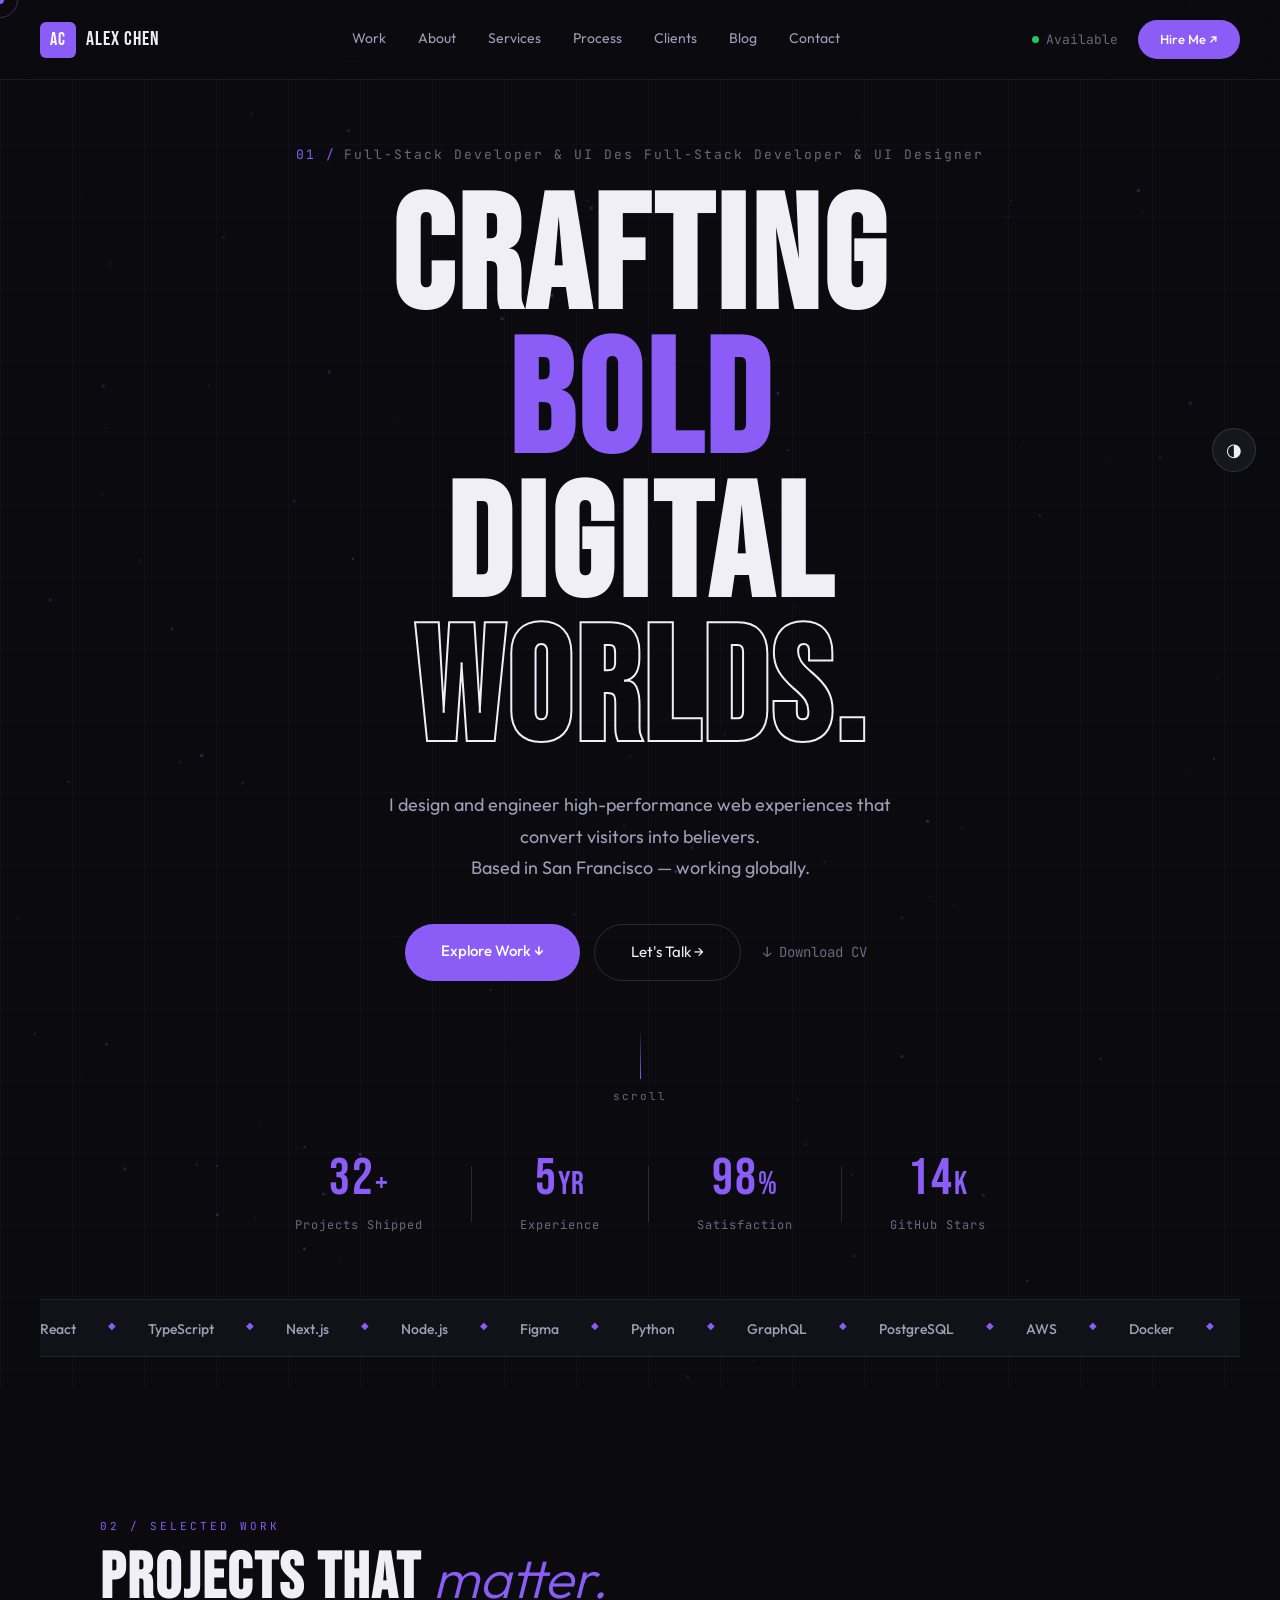
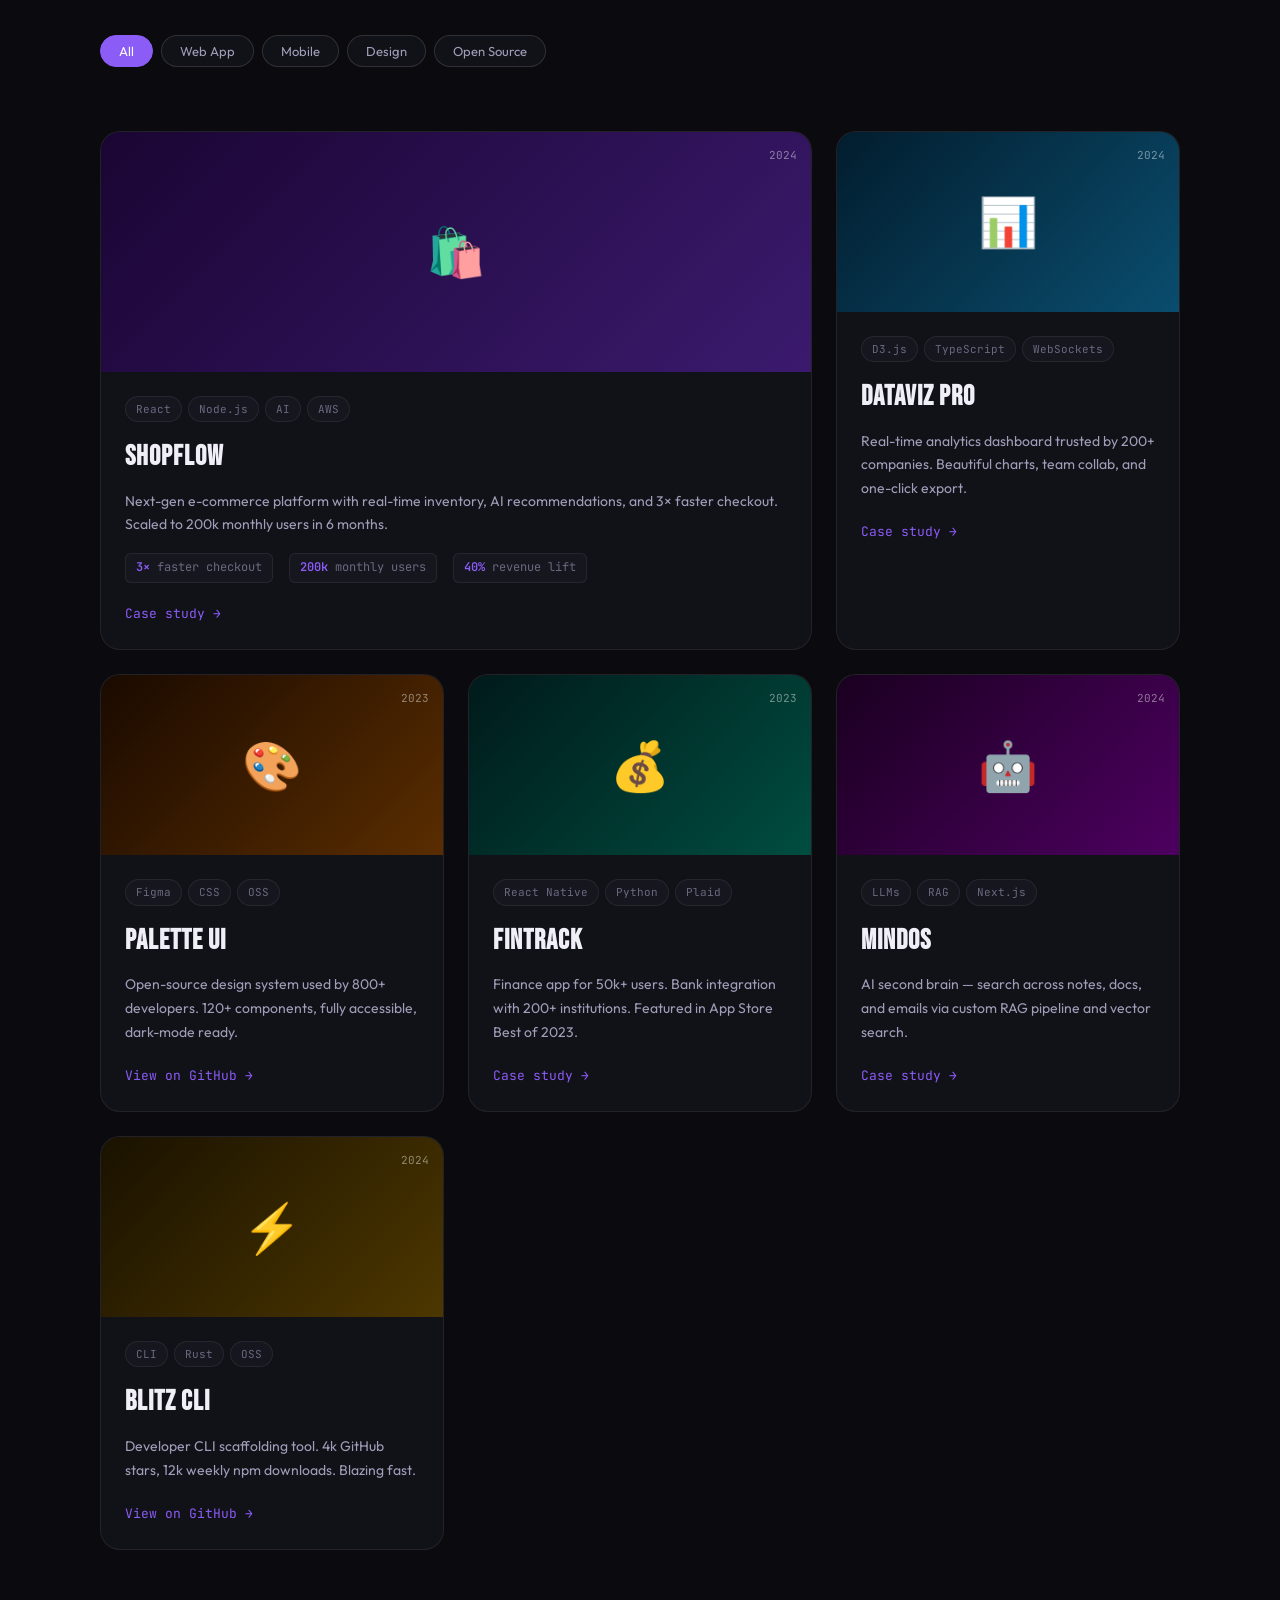
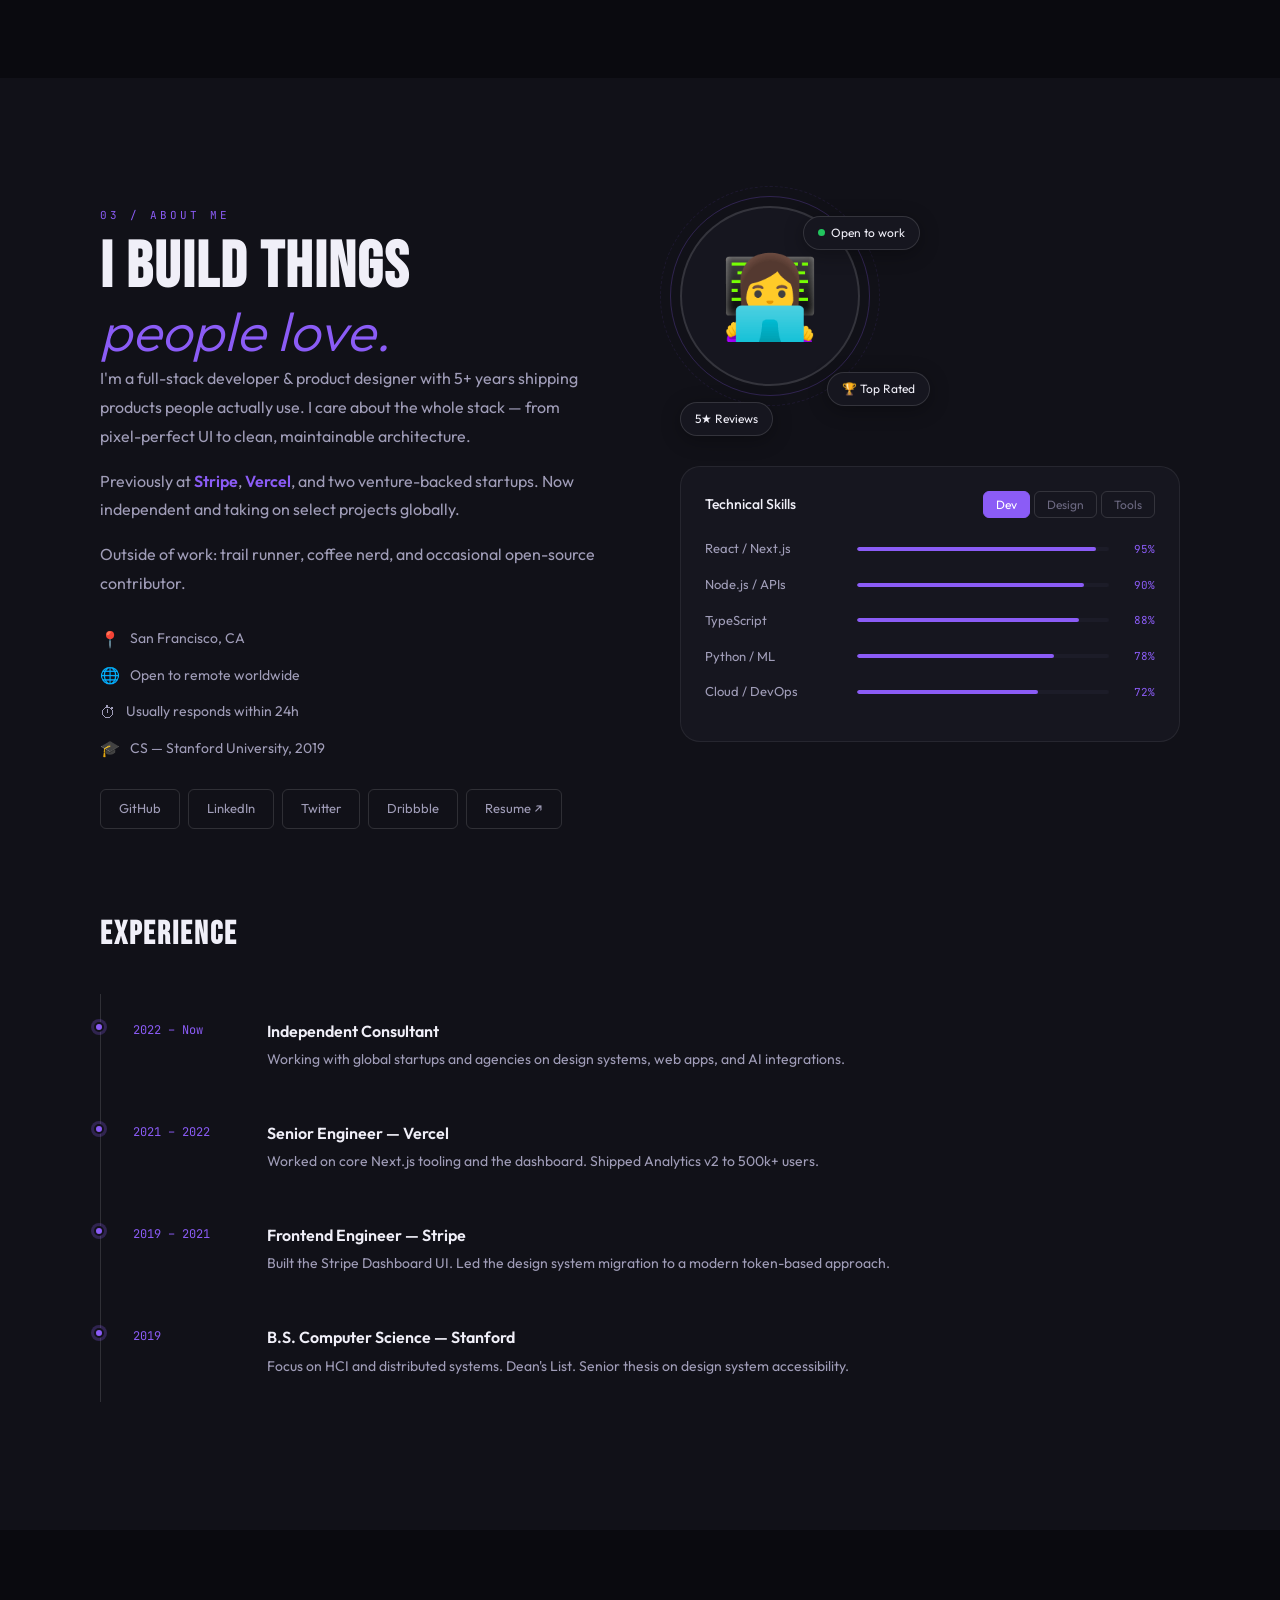
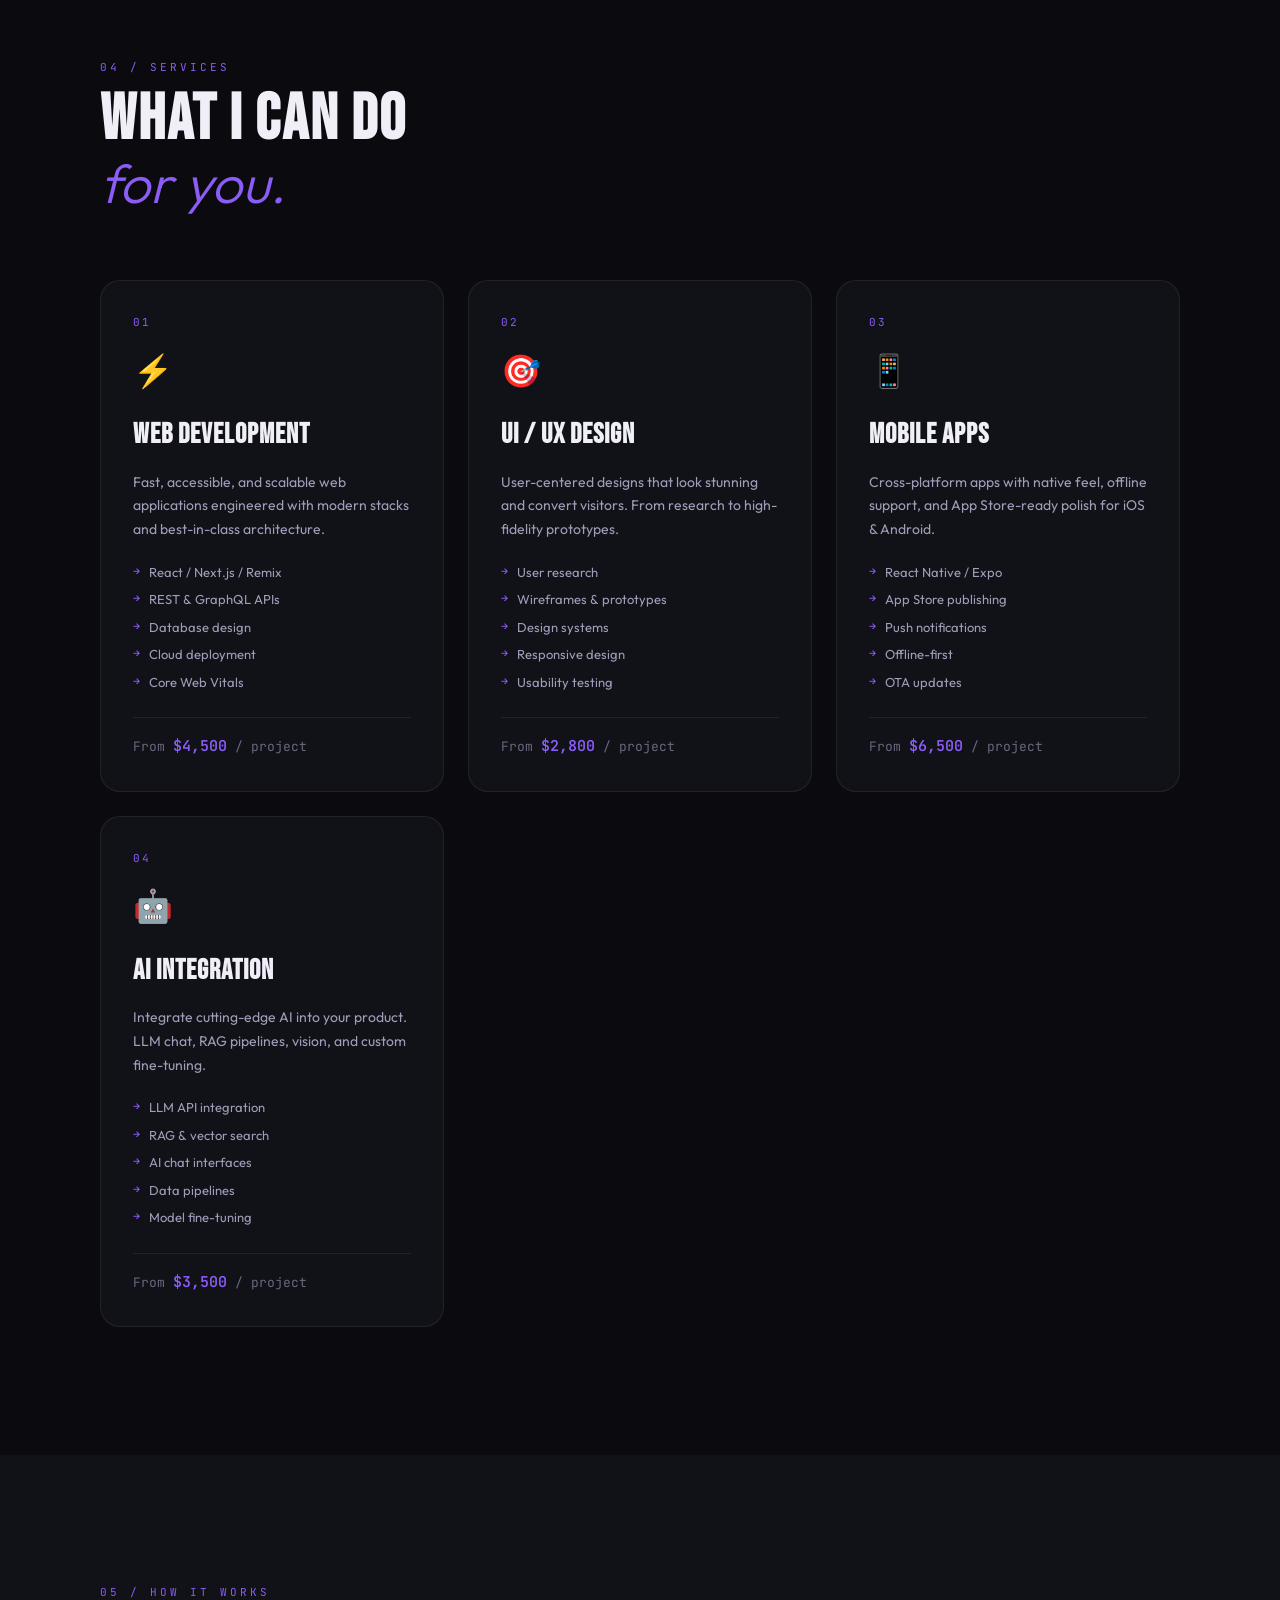
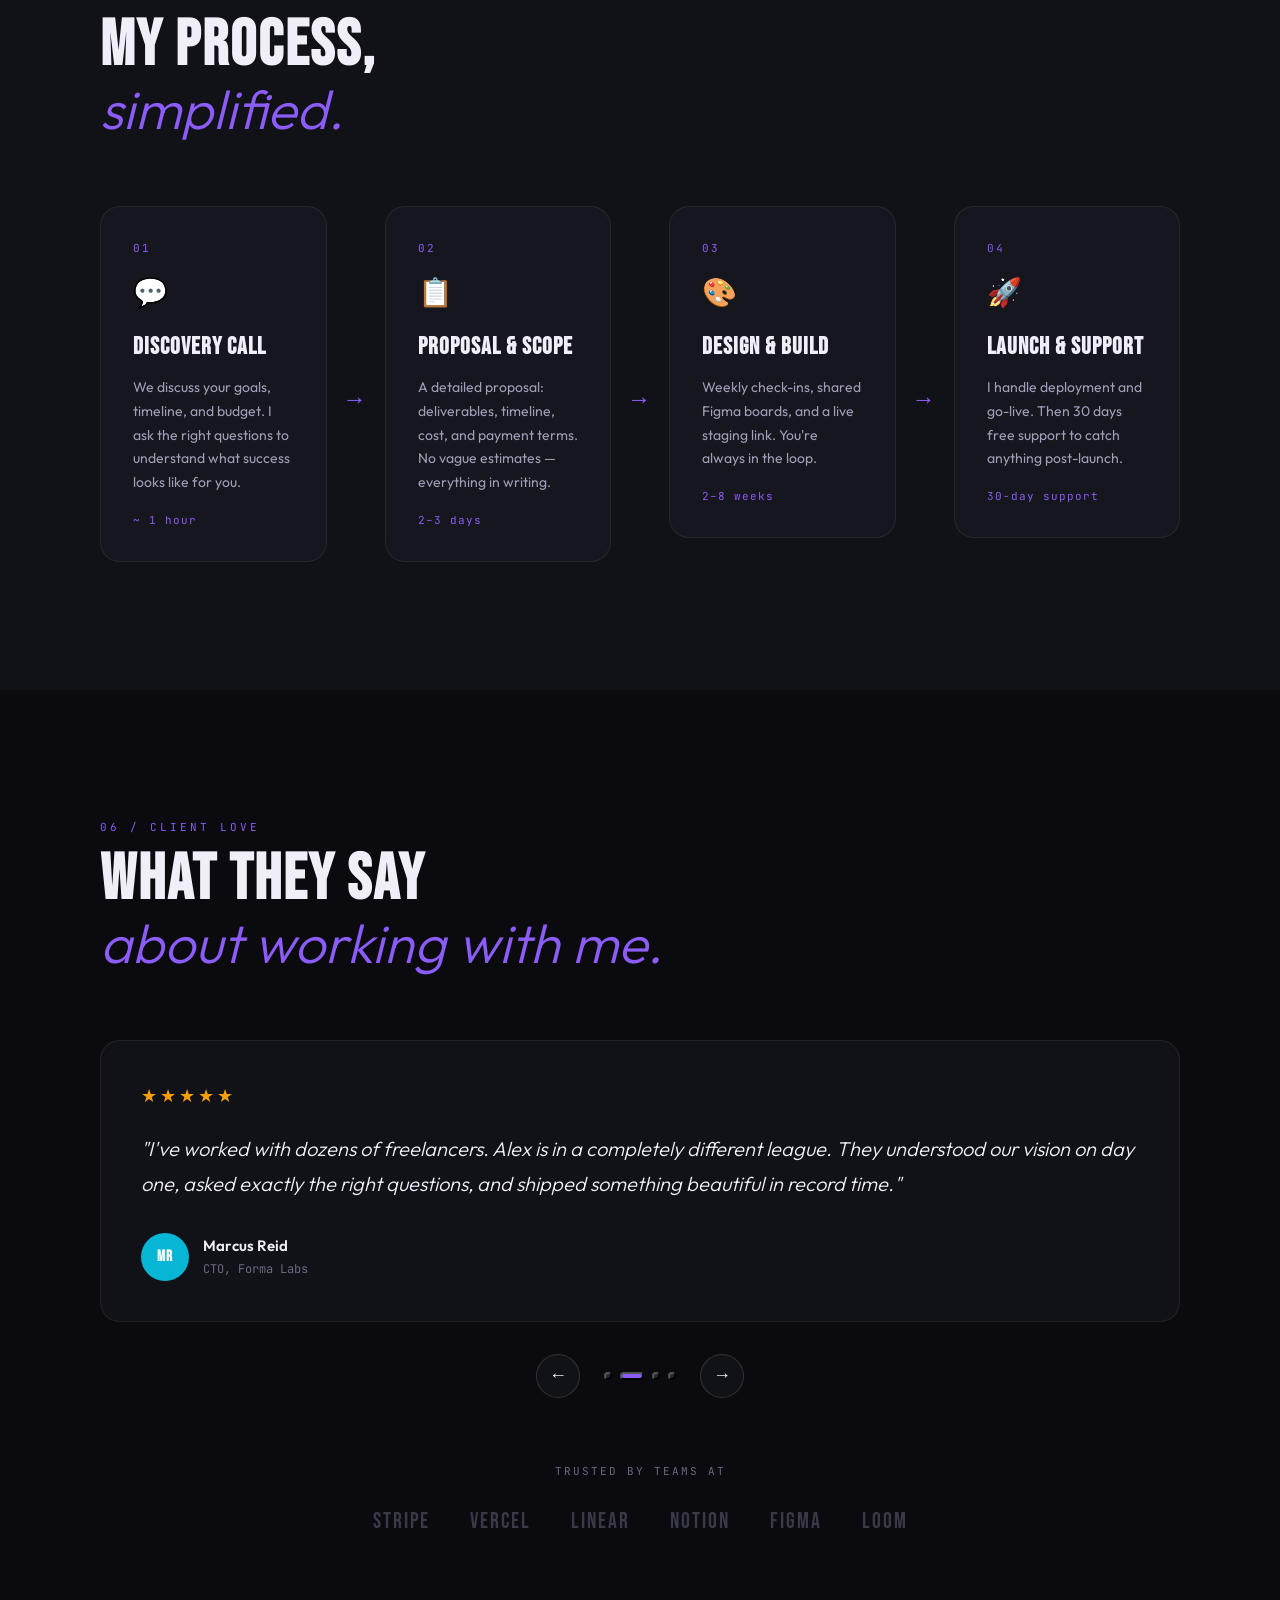
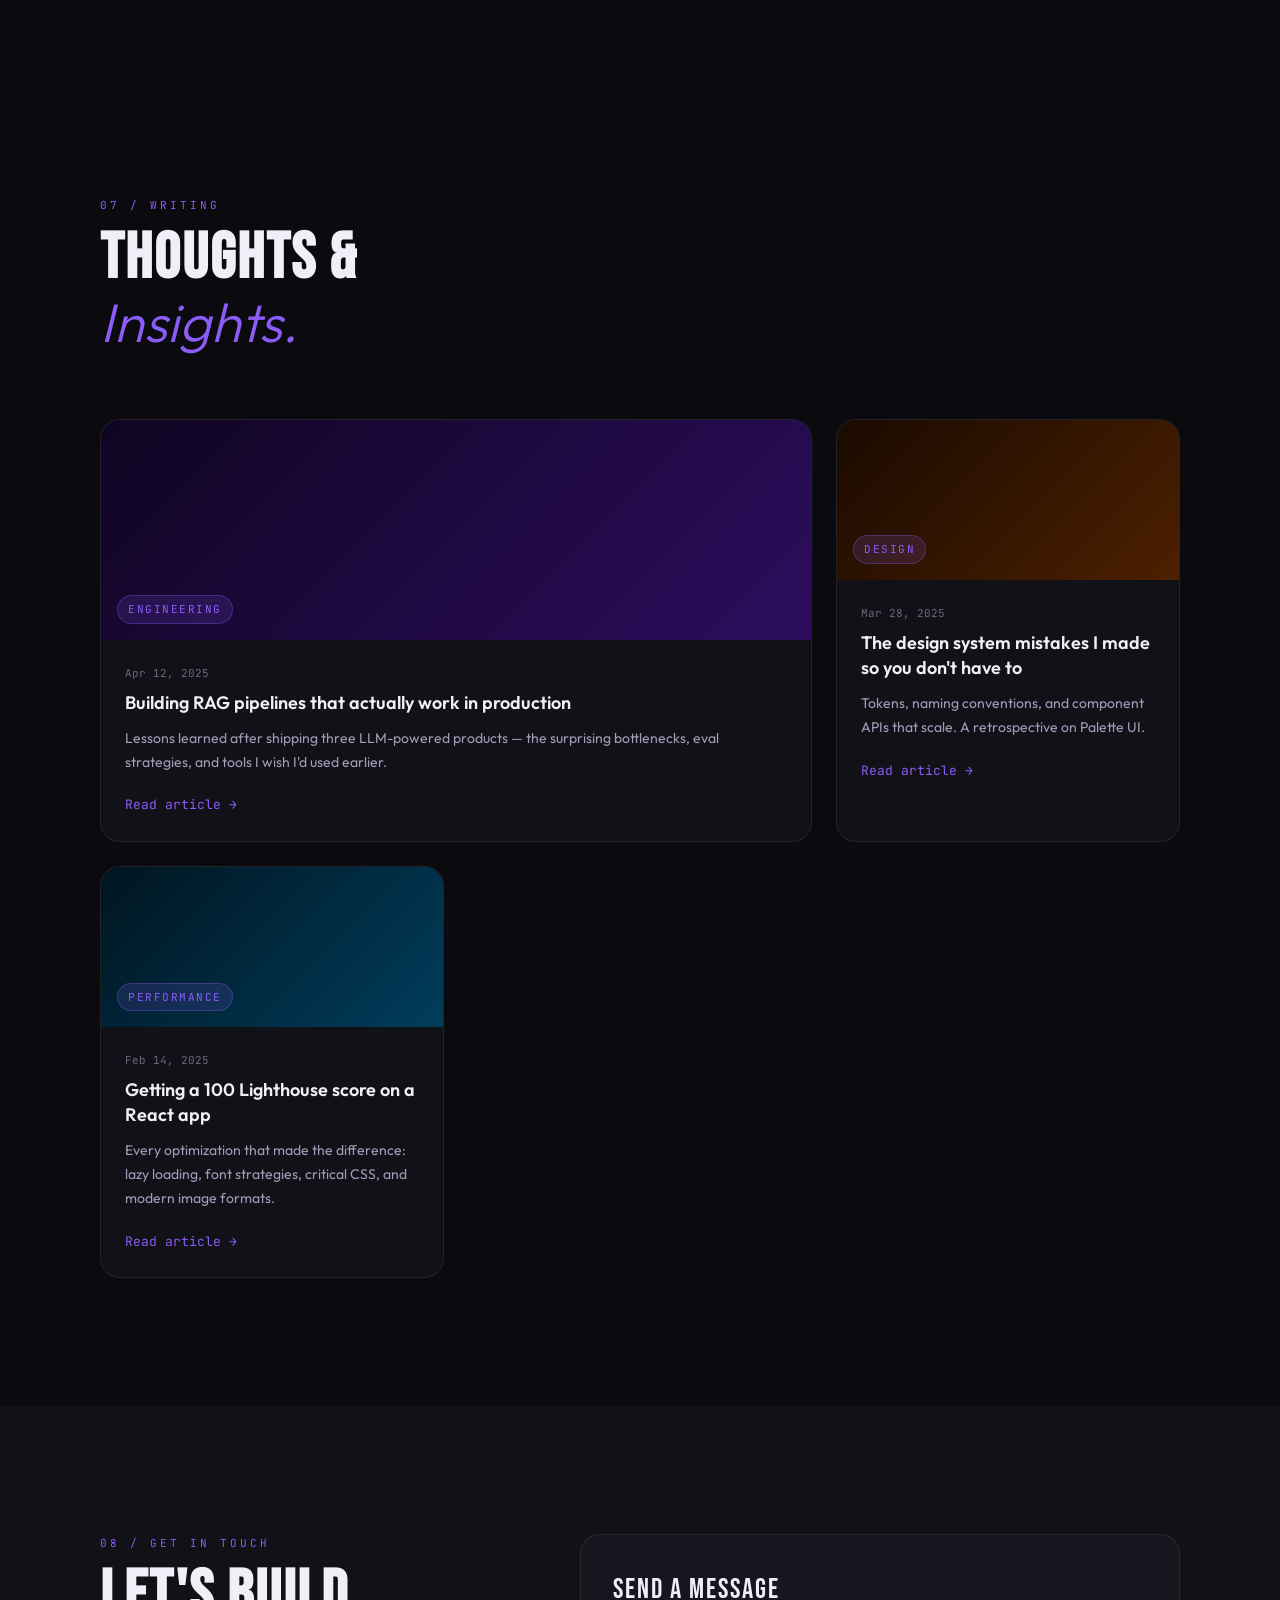
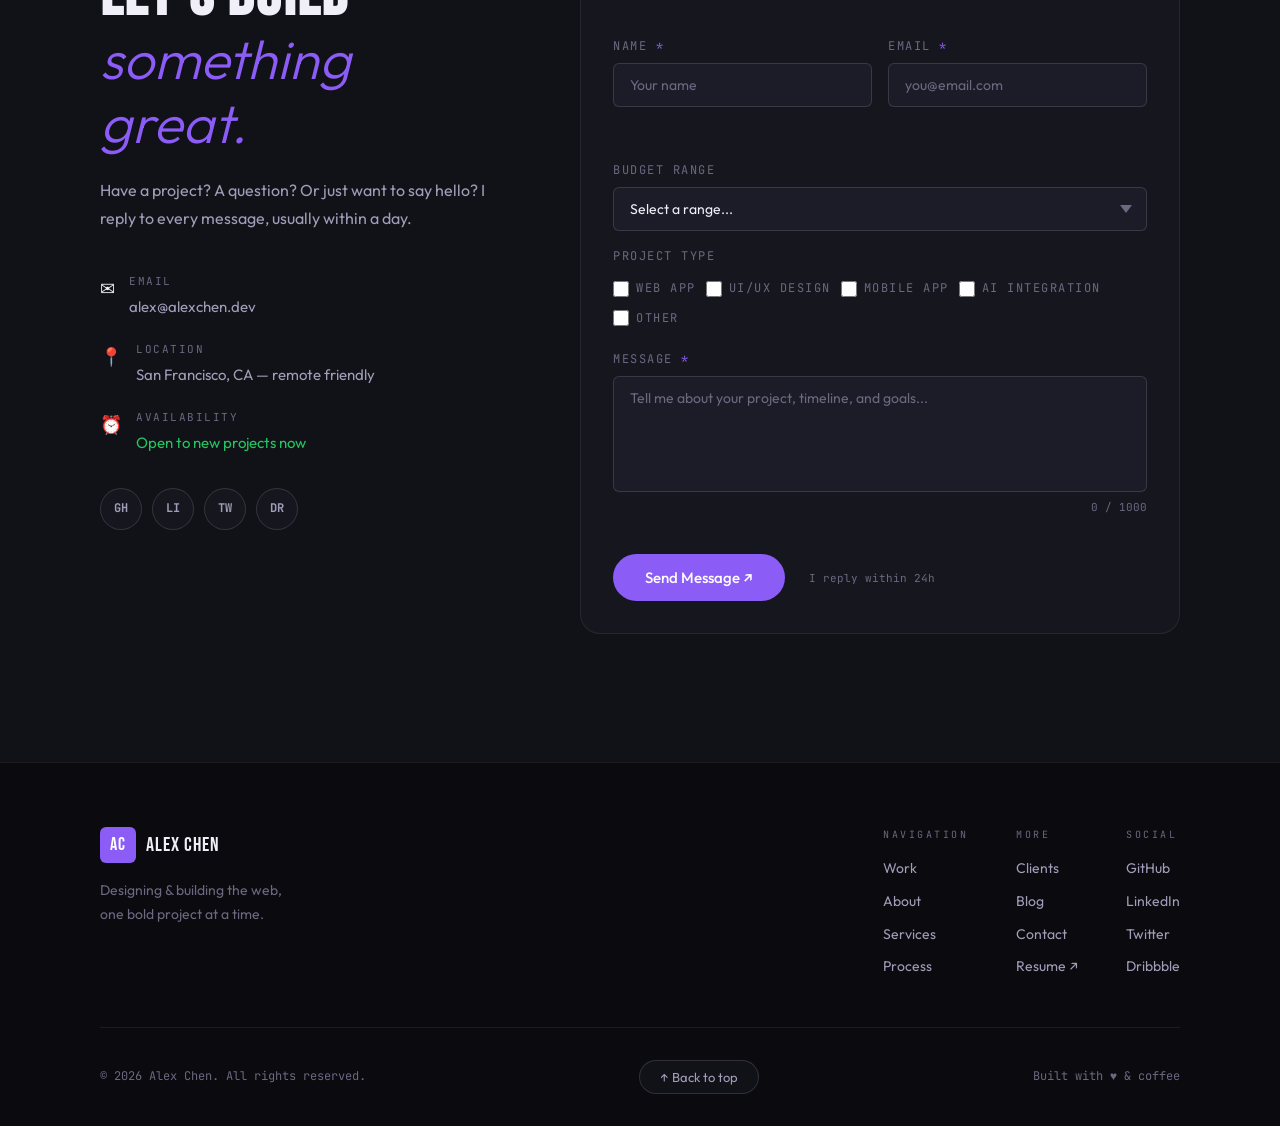
==== commit dea2df69: "change the design to modern" ====
--- a/index.html
+++ b/index.html
@@ -1,421 +1,482 @@
 <!DOCTYPE html>
-<html lang="en">
+<html lang="en" data-theme="dark" data-color="violet">
 <head>
   <meta charset="UTF-8" />
   <meta name="viewport" content="width=device-width, initial-scale=1.0" />
-  <title>Alex Chen — Portfolio</title>
+  <title>Alex Chen — Creative Developer & Designer</title>
+  <meta name="description" content="Full-stack developer and UI designer crafting bold digital experiences." />
   <link rel="preconnect" href="https://fonts.googleapis.com" />
   <link rel="preconnect" href="https://fonts.gstatic.com" crossorigin />
-  <link href="https://fonts.googleapis.com/css2?family=Syne:wght@400;500;600;700;800&family=DM+Sans:ital,wght@0,300;0,400;0,500;1,300&display=swap" rel="stylesheet" />
+  <link href="https://fonts.googleapis.com/css2?family=Bebas+Neue&family=Outfit:wght@300;400;500;600;700&family=JetBrains+Mono:wght@400;500&display=swap" rel="stylesheet" />
   <link rel="stylesheet" href="style.css" />
 </head>
 <body>
 
+  <!-- PRELOADER -->
+  <div class="preloader" id="preloader">
+    <div class="preloader-inner">
+      <div class="preloader-logo">AC</div>
+      <div class="preloader-bar"><div class="preloader-fill" id="preloader-fill"></div></div>
+      <div class="preloader-pct" id="preloader-pct">0%</div>
+    </div>
+  </div>
+
   <!-- CURSOR -->
-  <div class="cursor" id="cursor"></div>
-  <div class="cursor-follower" id="cursor-follower"></div>
+  <div class="cursor" id="cursor">
+    <div class="cursor-dot"></div>
+    <div class="cursor-ring"></div>
+    <div class="cursor-label" id="cursor-label"></div>
+  </div>
+
+  <!-- COLOR THEME PANEL -->
+  <div class="theme-panel" id="theme-panel">
+    <button class="theme-toggle-btn" id="theme-toggle-btn" title="Customize theme">◑</button>
+    <div class="theme-drawer" id="theme-drawer">
+      <div class="tdrawer-title">Customize</div>
+      <div class="theme-section-label">Mode</div>
+      <div class="mode-btns">
+        <button class="mode-btn active" data-mode="dark">Dark</button>
+        <button class="mode-btn" data-mode="light">Light</button>
+      </div>
+      <div class="theme-section-label">Accent Color</div>
+      <div class="color-swatches">
+        <button class="swatch active" data-color="violet" style="background:#8B5CF6" title="Violet"></button>
+        <button class="swatch" data-color="cyan"   style="background:#06B6D4" title="Cyan"></button>
+        <button class="swatch" data-color="rose"   style="background:#F43F5E" title="Rose"></button>
+        <button class="swatch" data-color="amber"  style="background:#F59E0B" title="Amber"></button>
+        <button class="swatch" data-color="lime"   style="background:#84CC16" title="Lime"></button>
+        <button class="swatch" data-color="orange" style="background:#F97316" title="Orange"></button>
+      </div>
+      <div class="theme-section-label">Font Size</div>
+      <div class="font-controls">
+        <button class="font-btn" id="font-down">A−</button>
+        <span class="font-val" id="font-val">16px</span>
+        <button class="font-btn" id="font-up">A+</button>
+      </div>
+    </div>
+  </div>
+
+  <!-- SCROLL PROGRESS -->
+  <div class="scroll-progress" id="scroll-progress"></div>
 
   <!-- NAV -->
   <header class="nav" id="nav">
-    <div class="nav-logo">
-      <span class="logo-bracket">[</span>alex.chen<span class="logo-bracket">]</span>
-    </div>
-    <nav class="nav-links">
-      <a href="#work" class="nav-link">work</a>
-      <a href="#about" class="nav-link">about</a>
-      <a href="#services" class="nav-link">services</a>
-      <a href="#contact" class="nav-link">contact</a>
+    <a href="#hero" class="nav-logo">
+      <span class="logo-mark">AC</span>
+      <span class="logo-text">Alex Chen</span>
+    </a>
+    <nav class="nav-center">
+      <a href="#work"         class="nav-link">Work</a>
+      <a href="#about"        class="nav-link">About</a>
+      <a href="#services"     class="nav-link">Services</a>
+      <a href="#process"      class="nav-link">Process</a>
+      <a href="#testimonials" class="nav-link">Clients</a>
+      <a href="#blog"         class="nav-link">Blog</a>
+      <a href="#contact"      class="nav-link">Contact</a>
     </nav>
-    <button class="nav-cta" id="hire-btn">hire me ↗</button>
-    <button class="hamburger" id="hamburger" aria-label="menu">
-      <span></span><span></span><span></span>
-    </button>
+    <div class="nav-right">
+      <span class="nav-status"><span class="status-dot"></span>Available</span>
+      <a href="#contact" class="nav-cta">Hire Me ↗</a>
+    </div>
+    <button class="hamburger" id="hamburger"><span></span><span></span><span></span></button>
   </header>
 
   <!-- MOBILE MENU -->
-  <div class="mobile-menu" id="mobile-menu">
-    <a href="#work" class="mobile-link">work</a>
-    <a href="#about" class="mobile-link">about</a>
-    <a href="#services" class="mobile-link">services</a>
-    <a href="#contact" class="mobile-link">contact</a>
+  <div class="mobile-overlay" id="mobile-overlay">
+    <div class="mobile-menu">
+      <a href="#work"         class="m-link">Work</a>
+      <a href="#about"        class="m-link">About</a>
+      <a href="#services"     class="m-link">Services</a>
+      <a href="#process"      class="m-link">Process</a>
+      <a href="#testimonials" class="m-link">Clients</a>
+      <a href="#blog"         class="m-link">Blog</a>
+      <a href="#contact"      class="m-link">Contact</a>
+      <a href="#contact" class="m-cta">Hire Me ↗</a>
+    </div>
   </div>
 
-  <!-- HERO -->
+  <!-- ======== HERO ======== -->
   <section class="hero" id="hero">
-    <div class="hero-noise"></div>
+    <canvas class="hero-canvas" id="hero-canvas"></canvas>
+    <div class="hero-grid-overlay"></div>
     <div class="hero-content">
-      <div class="hero-tag reveal">
-        <span class="dot"></span> available for projects
-      </div>
-      <h1 class="hero-title reveal">
-        <span class="line">Designer &</span>
-        <span class="line accent-line">Developer</span>
-        <span class="line">who builds</span>
-        <span class="line accent-line">bold things.</span>
+      <div class="hero-eyebrow fade-up">
+        <span class="mono">01 /</span> Full-Stack Developer &amp; UI Designer
+      </div>
+      <h1 class="hero-title fade-up">
+        <span class="title-line">CRAFTING</span>
+        <span class="title-line accent">BOLD</span>
+        <span class="title-line">DIGITAL</span>
+        <span class="title-line outline">WORLDS.</span>
       </h1>
-      <p class="hero-sub reveal">
-        Full-stack engineer & UI designer crafting memorable digital<br/>
-        experiences for ambitious startups and global brands.
+      <p class="hero-desc fade-up">
+        I design and engineer high-performance web experiences that convert visitors into believers.<br/>
+        Based in San Francisco — working globally.
       </p>
-      <div class="hero-actions reveal">
-        <a href="#work" class="btn-primary">explore work</a>
-        <a href="#contact" class="btn-ghost">let's talk →</a>
-      </div>
-    </div>
-    <div class="hero-deco">
-      <div class="deco-circle c1"></div>
-      <div class="deco-circle c2"></div>
-      <div class="deco-circle c3"></div>
-      <div class="deco-grid"></div>
-    </div>
-    <div class="hero-stats reveal">
-      <div class="stat"><span class="stat-num" data-target="5">0</span><span class="stat-plus">+</span><span class="stat-label">years</span></div>
-      <div class="stat-divider"></div>
-      <div class="stat"><span class="stat-num" data-target="32">0</span><span class="stat-plus">+</span><span class="stat-label">projects</span></div>
-      <div class="stat-divider"></div>
-      <div class="stat"><span class="stat-num" data-target="12">0</span><span class="stat-plus">+</span><span class="stat-label">clients</span></div>
-    </div>
-  </section>
-
-  <!-- MARQUEE -->
-  <div class="marquee-strip">
-    <div class="marquee-track">
-      <span>React</span><span class="sep">✦</span>
-      <span>TypeScript</span><span class="sep">✦</span>
-      <span>Node.js</span><span class="sep">✦</span>
-      <span>Figma</span><span class="sep">✦</span>
-      <span>Python</span><span class="sep">✦</span>
-      <span>PostgreSQL</span><span class="sep">✦</span>
-      <span>AWS</span><span class="sep">✦</span>
-      <span>Next.js</span><span class="sep">✦</span>
-      <span>GraphQL</span><span class="sep">✦</span>
-      <span>Docker</span><span class="sep">✦</span>
-      <span>React</span><span class="sep">✦</span>
-      <span>TypeScript</span><span class="sep">✦</span>
-      <span>Node.js</span><span class="sep">✦</span>
-      <span>Figma</span><span class="sep">✦</span>
-      <span>Python</span><span class="sep">✦</span>
-      <span>PostgreSQL</span><span class="sep">✦</span>
-      <span>AWS</span><span class="sep">✦</span>
-      <span>Next.js</span><span class="sep">✦</span>
-      <span>GraphQL</span><span class="sep">✦</span>
-      <span>Docker</span><span class="sep">✦</span>
-    </div>
-  </div>
-
-  <!-- WORK -->
+      <div class="hero-actions fade-up">
+        <a href="#work" class="btn-glow">Explore Work ↓</a>
+        <a href="#contact" class="btn-outline-hero">Let's Talk →</a>
+        <a href="#" class="btn-text-link">↓ Download CV</a>
+      </div>
+      <div class="hero-scroll-hint fade-up">
+        <div class="scroll-line"></div>
+        <span class="mono">scroll</span>
+      </div>
+    </div>
+    <div class="hero-stats fade-up">
+      <div class="hstat">
+        <span class="hstat-num counter" data-target="32">0</span><span class="hstat-suf">+</span>
+        <span class="hstat-lbl">Projects Shipped</span>
+      </div>
+      <div class="hstat-div"></div>
+      <div class="hstat">
+        <span class="hstat-num counter" data-target="5">0</span><span class="hstat-suf">yr</span>
+        <span class="hstat-lbl">Experience</span>
+      </div>
+      <div class="hstat-div"></div>
+      <div class="hstat">
+        <span class="hstat-num counter" data-target="98">0</span><span class="hstat-suf">%</span>
+        <span class="hstat-lbl">Satisfaction</span>
+      </div>
+      <div class="hstat-div"></div>
+      <div class="hstat">
+        <span class="hstat-num counter" data-target="14">0</span><span class="hstat-suf">k</span>
+        <span class="hstat-lbl">GitHub Stars</span>
+      </div>
+    </div>
+    <div class="hero-marquee">
+      <div class="marquee-inner">
+        <span>React</span><span class="bull">◆</span><span>TypeScript</span><span class="bull">◆</span>
+        <span>Next.js</span><span class="bull">◆</span><span>Node.js</span><span class="bull">◆</span>
+        <span>Figma</span><span class="bull">◆</span><span>Python</span><span class="bull">◆</span>
+        <span>GraphQL</span><span class="bull">◆</span><span>PostgreSQL</span><span class="bull">◆</span>
+        <span>AWS</span><span class="bull">◆</span><span>Docker</span><span class="bull">◆</span>
+        <span>React</span><span class="bull">◆</span><span>TypeScript</span><span class="bull">◆</span>
+        <span>Next.js</span><span class="bull">◆</span><span>Node.js</span><span class="bull">◆</span>
+        <span>Figma</span><span class="bull">◆</span><span>Python</span><span class="bull">◆</span>
+        <span>GraphQL</span><span class="bull">◆</span><span>PostgreSQL</span><span class="bull">◆</span>
+        <span>AWS</span><span class="bull">◆</span><span>Docker</span><span class="bull">◆</span>
+      </div>
+    </div>
+  </section>
+
+  <!-- ======== WORK ======== -->
   <section class="section" id="work">
     <div class="container">
-      <div class="section-header reveal">
-        <span class="section-tag">selected work</span>
-        <h2 class="section-title">Recent Projects</h2>
-      </div>
-
-      <div class="projects-list">
-
-        <div class="project-row reveal" data-index="01">
-          <div class="project-info">
-            <div class="project-num">01</div>
-            <div class="project-body">
-              <h3 class="project-name">ShopFlow</h3>
-              <p class="project-desc">A next-generation e-commerce platform with real-time inventory tracking, AI product recommendations, and a blazing-fast checkout experience built for scale.</p>
-              <div class="project-meta">
-                <span class="tag">React</span>
-                <span class="tag">Node.js</span>
-                <span class="tag">AI/ML</span>
-                <span class="tag">AWS</span>
+      <div class="sec-head reveal">
+        <span class="sec-tag mono">02 / Selected Work</span>
+        <h2 class="sec-title">Projects that <em>matter.</em></h2>
+        <div class="filter-bar">
+          <button class="filter-btn active" data-filter="all">All</button>
+          <button class="filter-btn" data-filter="web">Web App</button>
+          <button class="filter-btn" data-filter="mobile">Mobile</button>
+          <button class="filter-btn" data-filter="design">Design</button>
+          <button class="filter-btn" data-filter="oss">Open Source</button>
+        </div>
+      </div>
+      <div class="projects-grid" id="projects-grid">
+        <article class="proj-card featured reveal" data-cat="web">
+          <div class="proj-img pi-1"><div class="proj-icon">🛍️</div><div class="proj-year mono">2024</div><div class="proj-hover-cta">View Project ↗</div></div>
+          <div class="proj-body">
+            <div class="proj-tags"><span class="ptag">React</span><span class="ptag">Node.js</span><span class="ptag">AI</span><span class="ptag">AWS</span></div>
+            <h3 class="proj-title">ShopFlow</h3>
+            <p class="proj-desc">Next-gen e-commerce platform with real-time inventory, AI recommendations, and 3× faster checkout. Scaled to 200k monthly users in 6 months.</p>
+            <div class="proj-metrics">
+              <span class="metric"><strong>3×</strong> faster checkout</span>
+              <span class="metric"><strong>200k</strong> monthly users</span>
+              <span class="metric"><strong>40%</strong> revenue lift</span>
+            </div>
+            <a href="#" class="proj-link">Case study →</a>
+          </div>
+        </article>
+        <article class="proj-card reveal" data-cat="web design">
+          <div class="proj-img pi-2"><div class="proj-icon">📊</div><div class="proj-year mono">2024</div><div class="proj-hover-cta">View Project ↗</div></div>
+          <div class="proj-body">
+            <div class="proj-tags"><span class="ptag">D3.js</span><span class="ptag">TypeScript</span><span class="ptag">WebSockets</span></div>
+            <h3 class="proj-title">DataViz Pro</h3>
+            <p class="proj-desc">Real-time analytics dashboard trusted by 200+ companies. Beautiful charts, team collab, and one-click export.</p>
+            <a href="#" class="proj-link">Case study →</a>
+          </div>
+        </article>
+        <article class="proj-card reveal" data-cat="oss design">
+          <div class="proj-img pi-3"><div class="proj-icon">🎨</div><div class="proj-year mono">2023</div><div class="proj-hover-cta">View on GitHub ↗</div></div>
+          <div class="proj-body">
+            <div class="proj-tags"><span class="ptag">Figma</span><span class="ptag">CSS</span><span class="ptag">OSS</span></div>
+            <h3 class="proj-title">Palette UI</h3>
+            <p class="proj-desc">Open-source design system used by 800+ developers. 120+ components, fully accessible, dark-mode ready.</p>
+            <a href="#" class="proj-link">View on GitHub →</a>
+          </div>
+        </article>
+        <article class="proj-card reveal" data-cat="mobile">
+          <div class="proj-img pi-4"><div class="proj-icon">💰</div><div class="proj-year mono">2023</div><div class="proj-hover-cta">View Project ↗</div></div>
+          <div class="proj-body">
+            <div class="proj-tags"><span class="ptag">React Native</span><span class="ptag">Python</span><span class="ptag">Plaid</span></div>
+            <h3 class="proj-title">Fintrack</h3>
+            <p class="proj-desc">Finance app for 50k+ users. Bank integration with 200+ institutions. Featured in App Store Best of 2023.</p>
+            <a href="#" class="proj-link">Case study →</a>
+          </div>
+        </article>
+        <article class="proj-card reveal" data-cat="web">
+          <div class="proj-img pi-5"><div class="proj-icon">🤖</div><div class="proj-year mono">2024</div><div class="proj-hover-cta">View Project ↗</div></div>
+          <div class="proj-body">
+            <div class="proj-tags"><span class="ptag">LLMs</span><span class="ptag">RAG</span><span class="ptag">Next.js</span></div>
+            <h3 class="proj-title">MindOS</h3>
+            <p class="proj-desc">AI second brain — search across notes, docs, and emails via custom RAG pipeline and vector search.</p>
+            <a href="#" class="proj-link">Case study →</a>
+          </div>
+        </article>
+        <article class="proj-card reveal" data-cat="oss">
+          <div class="proj-img pi-6"><div class="proj-icon">⚡</div><div class="proj-year mono">2024</div><div class="proj-hover-cta">View on GitHub ↗</div></div>
+          <div class="proj-body">
+            <div class="proj-tags"><span class="ptag">CLI</span><span class="ptag">Rust</span><span class="ptag">OSS</span></div>
+            <h3 class="proj-title">Blitz CLI</h3>
+            <p class="proj-desc">Developer CLI scaffolding tool. 4k GitHub stars, 12k weekly npm downloads. Blazing fast.</p>
+            <a href="#" class="proj-link">View on GitHub →</a>
+          </div>
+        </article>
+      </div>
+    </div>
+  </section>
+
+  <!-- ======== ABOUT ======== -->
+  <section class="section sec-about" id="about">
+    <div class="container">
+      <div class="about-grid">
+        <div class="about-left reveal">
+          <span class="sec-tag mono">03 / About Me</span>
+          <h2 class="sec-title">I build things<br/><em>people love.</em></h2>
+          <div class="about-bio">
+            <p>I'm a full-stack developer &amp; product designer with 5+ years shipping products people actually use. I care about the whole stack — from pixel-perfect UI to clean, maintainable architecture.</p>
+            <p>Previously at <strong>Stripe</strong>, <strong>Vercel</strong>, and two venture-backed startups. Now independent and taking on select projects globally.</p>
+            <p>Outside of work: trail runner, coffee nerd, and occasional open-source contributor.</p>
+          </div>
+          <div class="about-facts">
+            <div class="fact"><span class="fact-icon">📍</span>San Francisco, CA</div>
+            <div class="fact"><span class="fact-icon">🌐</span>Open to remote worldwide</div>
+            <div class="fact"><span class="fact-icon">⏱</span>Usually responds within 24h</div>
+            <div class="fact"><span class="fact-icon">🎓</span>CS — Stanford University, 2019</div>
+          </div>
+          <div class="about-socials">
+            <a href="#" class="social-btn">GitHub</a>
+            <a href="#" class="social-btn">LinkedIn</a>
+            <a href="#" class="social-btn">Twitter</a>
+            <a href="#" class="social-btn">Dribbble</a>
+            <a href="#" class="social-btn">Resume ↗</a>
+          </div>
+        </div>
+        <div class="about-right reveal">
+          <div class="avatar-wrap">
+            <div class="avatar-frame"><div class="avatar-emoji">👩‍💻</div></div>
+            <div class="avatar-ring-deco r1"></div>
+            <div class="avatar-ring-deco r2"></div>
+            <div class="floating-badge fb1"><span class="fb-dot"></span>Open to work</div>
+            <div class="floating-badge fb2">🏆 Top Rated</div>
+            <div class="floating-badge fb3">5★ Reviews</div>
+          </div>
+          <div class="skills-panel">
+            <div class="skills-header">
+              <span>Technical Skills</span>
+              <div class="skills-tabs">
+                <button class="stab active" data-tab="dev">Dev</button>
+                <button class="stab" data-tab="design">Design</button>
+                <button class="stab" data-tab="tools">Tools</button>
               </div>
             </div>
-          </div>
-          <div class="project-thumb thumb-purple">
-            <div class="thumb-icon">🛍️</div>
-            <div class="thumb-overlay">
-              <span>view project →</span>
+            <div class="skills-content" id="skills-content">
+              <div class="skill-row" data-tab-group="dev"><span class="skill-name">React / Next.js</span><div class="skill-bar-wrap"><div class="skill-bar-fill" data-w="95"></div></div><span class="skill-pct mono">95%</span></div>
+              <div class="skill-row" data-tab-group="dev"><span class="skill-name">Node.js / APIs</span><div class="skill-bar-wrap"><div class="skill-bar-fill" data-w="90"></div></div><span class="skill-pct mono">90%</span></div>
+              <div class="skill-row" data-tab-group="dev"><span class="skill-name">TypeScript</span><div class="skill-bar-wrap"><div class="skill-bar-fill" data-w="88"></div></div><span class="skill-pct mono">88%</span></div>
+              <div class="skill-row" data-tab-group="dev"><span class="skill-name">Python / ML</span><div class="skill-bar-wrap"><div class="skill-bar-fill" data-w="78"></div></div><span class="skill-pct mono">78%</span></div>
+              <div class="skill-row" data-tab-group="dev"><span class="skill-name">Cloud / DevOps</span><div class="skill-bar-wrap"><div class="skill-bar-fill" data-w="72"></div></div><span class="skill-pct mono">72%</span></div>
+              <div class="skill-row hidden" data-tab-group="design"><span class="skill-name">Figma / Prototyping</span><div class="skill-bar-wrap"><div class="skill-bar-fill" data-w="92"></div></div><span class="skill-pct mono">92%</span></div>
+              <div class="skill-row hidden" data-tab-group="design"><span class="skill-name">UI / UX Design</span><div class="skill-bar-wrap"><div class="skill-bar-fill" data-w="88"></div></div><span class="skill-pct mono">88%</span></div>
+              <div class="skill-row hidden" data-tab-group="design"><span class="skill-name">Design Systems</span><div class="skill-bar-wrap"><div class="skill-bar-fill" data-w="85"></div></div><span class="skill-pct mono">85%</span></div>
+              <div class="skill-row hidden" data-tab-group="design"><span class="skill-name">Motion Design</span><div class="skill-bar-wrap"><div class="skill-bar-fill" data-w="70"></div></div><span class="skill-pct mono">70%</span></div>
+              <div class="skill-row hidden" data-tab-group="tools"><span class="skill-name">Git / GitHub</span><div class="skill-bar-wrap"><div class="skill-bar-fill" data-w="97"></div></div><span class="skill-pct mono">97%</span></div>
+              <div class="skill-row hidden" data-tab-group="tools"><span class="skill-name">Docker / K8s</span><div class="skill-bar-wrap"><div class="skill-bar-fill" data-w="75"></div></div><span class="skill-pct mono">75%</span></div>
+              <div class="skill-row hidden" data-tab-group="tools"><span class="skill-name">AWS / GCP</span><div class="skill-bar-wrap"><div class="skill-bar-fill" data-w="80"></div></div><span class="skill-pct mono">80%</span></div>
             </div>
           </div>
         </div>
-
-        <div class="project-row reveal" data-index="02">
-          <div class="project-info">
-            <div class="project-num">02</div>
-            <div class="project-body">
-              <h3 class="project-name">DataViz Pro</h3>
-              <p class="project-desc">Analytics dashboard for SaaS teams. Beautiful real-time charts, team collaboration tools, and export capabilities trusted by 200+ companies.</p>
-              <div class="project-meta">
-                <span class="tag">D3.js</span>
-                <span class="tag">TypeScript</span>
-                <span class="tag">WebSockets</span>
-                <span class="tag">PostgreSQL</span>
-              </div>
+      </div>
+      <!-- Timeline -->
+      <div class="timeline-wrap reveal">
+        <h3 class="timeline-title">Experience</h3>
+        <div class="timeline">
+          <div class="tl-item"><div class="tl-dot"></div><div class="tl-year mono">2022 – Now</div><div class="tl-content"><h4>Independent Consultant</h4><p>Working with global startups and agencies on design systems, web apps, and AI integrations.</p></div></div>
+          <div class="tl-item"><div class="tl-dot"></div><div class="tl-year mono">2021 – 2022</div><div class="tl-content"><h4>Senior Engineer — Vercel</h4><p>Worked on core Next.js tooling and the dashboard. Shipped Analytics v2 to 500k+ users.</p></div></div>
+          <div class="tl-item"><div class="tl-dot"></div><div class="tl-year mono">2019 – 2021</div><div class="tl-content"><h4>Frontend Engineer — Stripe</h4><p>Built the Stripe Dashboard UI. Led the design system migration to a modern token-based approach.</p></div></div>
+          <div class="tl-item"><div class="tl-dot"></div><div class="tl-year mono">2019</div><div class="tl-content"><h4>B.S. Computer Science — Stanford</h4><p>Focus on HCI and distributed systems. Dean's List. Senior thesis on design system accessibility.</p></div></div>
+        </div>
+      </div>
+    </div>
+  </section>
+
+  <!-- ======== SERVICES ======== -->
+  <section class="section sec-services" id="services">
+    <div class="container">
+      <div class="sec-head reveal">
+        <span class="sec-tag mono">04 / Services</span>
+        <h2 class="sec-title">What I can do<br/><em>for you.</em></h2>
+      </div>
+      <div class="services-grid">
+        <div class="srv reveal"><div class="srv-num mono">01</div><div class="srv-icon">⚡</div><h3 class="srv-title">Web Development</h3><p class="srv-desc">Fast, accessible, and scalable web applications engineered with modern stacks and best-in-class architecture.</p><ul class="srv-list"><li>React / Next.js / Remix</li><li>REST & GraphQL APIs</li><li>Database design</li><li>Cloud deployment</li><li>Core Web Vitals</li></ul><div class="srv-price">From <strong>$4,500</strong> / project</div></div>
+        <div class="srv reveal"><div class="srv-num mono">02</div><div class="srv-icon">🎯</div><h3 class="srv-title">UI / UX Design</h3><p class="srv-desc">User-centered designs that look stunning and convert visitors. From research to high-fidelity prototypes.</p><ul class="srv-list"><li>User research</li><li>Wireframes & prototypes</li><li>Design systems</li><li>Responsive design</li><li>Usability testing</li></ul><div class="srv-price">From <strong>$2,800</strong> / project</div></div>
+        <div class="srv reveal"><div class="srv-num mono">03</div><div class="srv-icon">📱</div><h3 class="srv-title">Mobile Apps</h3><p class="srv-desc">Cross-platform apps with native feel, offline support, and App Store-ready polish for iOS & Android.</p><ul class="srv-list"><li>React Native / Expo</li><li>App Store publishing</li><li>Push notifications</li><li>Offline-first</li><li>OTA updates</li></ul><div class="srv-price">From <strong>$6,500</strong> / project</div></div>
+        <div class="srv reveal"><div class="srv-num mono">04</div><div class="srv-icon">🤖</div><h3 class="srv-title">AI Integration</h3><p class="srv-desc">Integrate cutting-edge AI into your product. LLM chat, RAG pipelines, vision, and custom fine-tuning.</p><ul class="srv-list"><li>LLM API integration</li><li>RAG & vector search</li><li>AI chat interfaces</li><li>Data pipelines</li><li>Model fine-tuning</li></ul><div class="srv-price">From <strong>$3,500</strong> / project</div></div>
+      </div>
+    </div>
+  </section>
+
+  <!-- ======== PROCESS ======== -->
+  <section class="section sec-process" id="process">
+    <div class="container">
+      <div class="sec-head reveal">
+        <span class="sec-tag mono">05 / How It Works</span>
+        <h2 class="sec-title">My process,<br/><em>simplified.</em></h2>
+      </div>
+      <div class="process-steps">
+        <div class="pstep reveal"><div class="pstep-num mono">01</div><div class="pstep-icon">💬</div><h3 class="pstep-title">Discovery Call</h3><p class="pstep-desc">We discuss your goals, timeline, and budget. I ask the right questions to understand what success looks like for you.</p><div class="pstep-dur mono">~ 1 hour</div></div>
+        <div class="pstep-arrow reveal">→</div>
+        <div class="pstep reveal"><div class="pstep-num mono">02</div><div class="pstep-icon">📋</div><h3 class="pstep-title">Proposal & Scope</h3><p class="pstep-desc">A detailed proposal: deliverables, timeline, cost, and payment terms. No vague estimates — everything in writing.</p><div class="pstep-dur mono">2–3 days</div></div>
+        <div class="pstep-arrow reveal">→</div>
+        <div class="pstep reveal"><div class="pstep-num mono">03</div><div class="pstep-icon">🎨</div><h3 class="pstep-title">Design & Build</h3><p class="pstep-desc">Weekly check-ins, shared Figma boards, and a live staging link. You're always in the loop.</p><div class="pstep-dur mono">2–8 weeks</div></div>
+        <div class="pstep-arrow reveal">→</div>
+        <div class="pstep reveal"><div class="pstep-num mono">04</div><div class="pstep-icon">🚀</div><h3 class="pstep-title">Launch & Support</h3><p class="pstep-desc">I handle deployment and go-live. Then 30 days free support to catch anything post-launch.</p><div class="pstep-dur mono">30-day support</div></div>
+      </div>
+    </div>
+  </section>
+
+  <!-- ======== TESTIMONIALS ======== -->
+  <section class="section sec-testi" id="testimonials">
+    <div class="container">
+      <div class="sec-head reveal">
+        <span class="sec-tag mono">06 / Client Love</span>
+        <h2 class="sec-title">What they say<br/><em>about working with me.</em></h2>
+      </div>
+      <div class="testi-slider" id="testi-slider">
+        <div class="testi-track" id="testi-track">
+          <div class="tcard"><div class="tcard-stars">★★★★★</div><blockquote class="tcard-quote">"Alex delivered something that exceeded every expectation. The design was jaw-dropping, the code was immaculate, and they hit every single deadline. Our conversion rate jumped 40% in the first month."</blockquote><div class="tcard-author"><div class="tcard-av av1">SL</div><div><div class="tcard-name">Sarah Lin</div><div class="tcard-role mono">CEO, NovaTech</div></div></div></div>
+          <div class="tcard"><div class="tcard-stars">★★★★★</div><blockquote class="tcard-quote">"I've worked with dozens of freelancers. Alex is in a completely different league. They understood our vision on day one, asked exactly the right questions, and shipped something beautiful in record time."</blockquote><div class="tcard-author"><div class="tcard-av av2">MR</div><div><div class="tcard-name">Marcus Reid</div><div class="tcard-role mono">CTO, Forma Labs</div></div></div></div>
+          <div class="tcard"><div class="tcard-stars">★★★★★</div><blockquote class="tcard-quote">"Alex rebuilt our entire dashboard and the team fell in love instantly. Clear communication, meticulous attention to detail, and delivered 2 weeks ahead of schedule."</blockquote><div class="tcard-author"><div class="tcard-av av3">JK</div><div><div class="tcard-name">Jen Kim</div><div class="tcard-role mono">Product Lead, Pulse</div></div></div></div>
+          <div class="tcard"><div class="tcard-stars">★★★★★</div><blockquote class="tcard-quote">"The AI integration Alex built reduced our support ticket volume by 60%. Their ability to translate complex requirements into a polished, usable product is remarkable."</blockquote><div class="tcard-author"><div class="tcard-av av4">DW</div><div><div class="tcard-name">David Wang</div><div class="tcard-role mono">Founder, HelpDesk AI</div></div></div></div>
+        </div>
+        <div class="testi-controls">
+          <button class="tctl" id="tctl-prev">←</button>
+          <div class="testi-dots" id="testi-dots"></div>
+          <button class="tctl" id="tctl-next">→</button>
+        </div>
+      </div>
+      <div class="logos-row reveal">
+        <span class="logo-label mono">Trusted by teams at</span>
+        <div class="logos-list">
+          <span class="co-logo">Stripe</span>
+          <span class="co-logo">Vercel</span>
+          <span class="co-logo">Linear</span>
+          <span class="co-logo">Notion</span>
+          <span class="co-logo">Figma</span>
+          <span class="co-logo">Loom</span>
+        </div>
+      </div>
+    </div>
+  </section>
+
+  <!-- ======== BLOG ======== -->
+  <section class="section sec-blog" id="blog">
+    <div class="container">
+      <div class="sec-head reveal">
+        <span class="sec-tag mono">07 / Writing</span>
+        <h2 class="sec-title">Thoughts &amp;<br/><em>Insights.</em></h2>
+      </div>
+      <div class="blog-grid">
+        <article class="bcard featured-post reveal"><div class="bcard-img bi-1"><span class="bcard-cat">Engineering</span></div><div class="bcard-body"><span class="bcard-date mono">Apr 12, 2025</span><h3 class="bcard-title">Building RAG pipelines that actually work in production</h3><p class="bcard-excerpt">Lessons learned after shipping three LLM-powered products — the surprising bottlenecks, eval strategies, and tools I wish I'd used earlier.</p><a href="#" class="bcard-link">Read article →</a></div></article>
+        <article class="bcard reveal"><div class="bcard-img bi-2"><span class="bcard-cat">Design</span></div><div class="bcard-body"><span class="bcard-date mono">Mar 28, 2025</span><h3 class="bcard-title">The design system mistakes I made so you don't have to</h3><p class="bcard-excerpt">Tokens, naming conventions, and component APIs that scale. A retrospective on Palette UI.</p><a href="#" class="bcard-link">Read article →</a></div></article>
+        <article class="bcard reveal"><div class="bcard-img bi-3"><span class="bcard-cat">Performance</span></div><div class="bcard-body"><span class="bcard-date mono">Feb 14, 2025</span><h3 class="bcard-title">Getting a 100 Lighthouse score on a React app</h3><p class="bcard-excerpt">Every optimization that made the difference: lazy loading, font strategies, critical CSS, and modern image formats.</p><a href="#" class="bcard-link">Read article →</a></div></article>
+      </div>
+    </div>
+  </section>
+
+  <!-- ======== CONTACT ======== -->
+  <section class="section sec-contact" id="contact">
+    <div class="container">
+      <div class="contact-grid">
+        <div class="contact-left reveal">
+          <span class="sec-tag mono">08 / Get In Touch</span>
+          <h2 class="sec-title">Let's build<br/><em>something great.</em></h2>
+          <p class="contact-sub">Have a project? A question? Or just want to say hello? I reply to every message, usually within a day.</p>
+          <div class="contact-info-list">
+            <div class="ci-item"><span class="ci-icon">✉</span><div><div class="ci-label mono">Email</div><a href="mailto:alex@alexchen.dev" class="ci-val">alex@alexchen.dev</a></div></div>
+            <div class="ci-item"><span class="ci-icon">📍</span><div><div class="ci-label mono">Location</div><span class="ci-val">San Francisco, CA — remote friendly</span></div></div>
+            <div class="ci-item"><span class="ci-icon">⏰</span><div><div class="ci-label mono">Availability</div><span class="ci-val available">Open to new projects now</span></div></div>
+          </div>
+          <div class="contact-socials">
+            <a href="#" class="cs-btn">GH</a>
+            <a href="#" class="cs-btn">LI</a>
+            <a href="#" class="cs-btn">TW</a>
+            <a href="#" class="cs-btn">DR</a>
+          </div>
+        </div>
+        <form class="contact-form reveal" id="contact-form" novalidate>
+          <div class="form-header">Send a message</div>
+          <div class="form-row-2">
+            <div class="fg"><label for="c-name">Name <span class="req">*</span></label><input type="text" id="c-name" name="name" placeholder="Your name" autocomplete="name" required /><span class="ferr" id="err-name"></span></div>
+            <div class="fg"><label for="c-email">Email <span class="req">*</span></label><input type="email" id="c-email" name="email" placeholder="you@email.com" autocomplete="email" required /><span class="ferr" id="err-email"></span></div>
+          </div>
+          <div class="fg">
+            <label for="c-budget">Budget Range</label>
+            <select id="c-budget" name="budget"><option value="">Select a range...</option><option>Under $2,000</option><option>$2,000 – $5,000</option><option>$5,000 – $15,000</option><option>$15,000+</option><option>Let's discuss</option></select>
+          </div>
+          <div class="fg">
+            <label>Project Type</label>
+            <div class="checkbox-group">
+              <label class="chk"><input type="checkbox" value="web" /> Web App</label>
+              <label class="chk"><input type="checkbox" value="design" /> UI/UX Design</label>
+              <label class="chk"><input type="checkbox" value="mobile" /> Mobile App</label>
+              <label class="chk"><input type="checkbox" value="ai" /> AI Integration</label>
+              <label class="chk"><input type="checkbox" value="other" /> Other</label>
             </div>
           </div>
-          <div class="project-thumb thumb-green">
-            <div class="thumb-icon">📊</div>
-            <div class="thumb-overlay">
-              <span>view project →</span>
-            </div>
-          </div>
-        </div>
-
-        <div class="project-row reveal" data-index="03">
-          <div class="project-info">
-            <div class="project-num">03</div>
-            <div class="project-body">
-              <h3 class="project-name">Palette UI</h3>
-              <p class="project-desc">Open-source design system and component library used by 800+ developers worldwide. Fully accessible, dark-mode ready, and framework-agnostic.</p>
-              <div class="project-meta">
-                <span class="tag">Figma</span>
-                <span class="tag">CSS</span>
-                <span class="tag">Web Components</span>
-                <span class="tag">OSS</span>
-              </div>
-            </div>
-          </div>
-          <div class="project-thumb thumb-coral">
-            <div class="thumb-icon">🎨</div>
-            <div class="thumb-overlay">
-              <span>view project →</span>
-            </div>
-          </div>
-        </div>
-
-        <div class="project-row reveal" data-index="04">
-          <div class="project-info">
-            <div class="project-num">04</div>
-            <div class="project-body">
-              <h3 class="project-name">Fintrack</h3>
-              <p class="project-desc">Personal finance app helping 50k+ users track spending, set goals, and visualize wealth over time. Integrated with 200+ banks via open banking APIs.</p>
-              <div class="project-meta">
-                <span class="tag">React Native</span>
-                <span class="tag">Python</span>
-                <span class="tag">Plaid API</span>
-                <span class="tag">Docker</span>
-              </div>
-            </div>
-          </div>
-          <div class="project-thumb thumb-amber">
-            <div class="thumb-icon">💰</div>
-            <div class="thumb-overlay">
-              <span>view project →</span>
-            </div>
-          </div>
-        </div>
-
-      </div>
-    </div>
-  </section>
-
-  <!-- ABOUT -->
-  <section class="section section-dark" id="about">
-    <div class="container">
-      <div class="about-grid">
-        <div class="about-left reveal">
-          <span class="section-tag light">about me</span>
-          <h2 class="section-title light">I build digital products that matter.</h2>
-          <p class="about-text">I'm a full-stack developer and UI designer based in San Francisco. With 5+ years of experience, I specialize in turning complex problems into elegant, user-friendly products.</p>
-          <p class="about-text">When I'm not pushing pixels or writing code, you'll find me hiking trails, sketching UI concepts in my notebook, or over-caffeinating at the local coffee shop.</p>
-          <div class="about-links">
-            <a href="#" class="about-link">GitHub ↗</a>
-            <a href="#" class="about-link">LinkedIn ↗</a>
-            <a href="#" class="about-link">Dribbble ↗</a>
-            <a href="#" class="about-link">Twitter ↗</a>
-          </div>
-        </div>
-        <div class="about-right reveal">
-          <div class="avatar-block">
-            <div class="avatar-img">👩‍💻</div>
-            <div class="avatar-badge">
-              <span class="badge-dot"></span>
-              open to remote
-            </div>
-          </div>
-          <div class="skills-block">
-            <div class="skill-group">
-              <div class="skill-label">Frontend</div>
-              <div class="skill-bar"><div class="skill-fill" data-width="92"></div></div>
-            </div>
-            <div class="skill-group">
-              <div class="skill-label">Backend</div>
-              <div class="skill-bar"><div class="skill-fill" data-width="85"></div></div>
-            </div>
-            <div class="skill-group">
-              <div class="skill-label">UI/UX Design</div>
-              <div class="skill-bar"><div class="skill-fill" data-width="88"></div></div>
-            </div>
-            <div class="skill-group">
-              <div class="skill-label">DevOps / Cloud</div>
-              <div class="skill-bar"><div class="skill-fill" data-width="72"></div></div>
-            </div>
-          </div>
-        </div>
-      </div>
-    </div>
-  </section>
-
-  <!-- SERVICES -->
-  <section class="section" id="services">
-    <div class="container">
-      <div class="section-header reveal">
-        <span class="section-tag">what i do</span>
-        <h2 class="section-title">Services</h2>
-      </div>
-      <div class="services-grid">
-        <div class="service-card reveal">
-          <div class="service-icon">⚡</div>
-          <h3 class="service-title">Web Development</h3>
-          <p class="service-desc">Fast, accessible, and scalable web applications built with modern frameworks and best practices.</p>
-          <ul class="service-list">
-            <li>React / Next.js</li>
-            <li>Node.js APIs</li>
-            <li>Database design</li>
-            <li>Cloud deployment</li>
-          </ul>
-        </div>
-        <div class="service-card reveal">
-          <div class="service-icon">🎯</div>
-          <h3 class="service-title">UI/UX Design</h3>
-          <p class="service-desc">User-centered designs that are beautiful, intuitive, and conversion-optimized for real results.</p>
-          <ul class="service-list">
-            <li>Wireframing</li>
-            <li>Prototyping</li>
-            <li>Design systems</li>
-            <li>Usability testing</li>
-          </ul>
-        </div>
-        <div class="service-card reveal">
-          <div class="service-icon">📱</div>
-          <h3 class="service-title">Mobile Apps</h3>
-          <p class="service-desc">Cross-platform mobile applications with native feel and seamless performance on iOS & Android.</p>
-          <ul class="service-list">
-            <li>React Native</li>
-            <li>App Store publishing</li>
-            <li>Push notifications</li>
-            <li>Offline support</li>
-          </ul>
-        </div>
-        <div class="service-card reveal">
-          <div class="service-icon">🤖</div>
-          <h3 class="service-title">AI Integration</h3>
-          <p class="service-desc">Integrate cutting-edge AI capabilities into your product — from LLMs to computer vision pipelines.</p>
-          <ul class="service-list">
-            <li>LLM APIs</li>
-            <li>RAG pipelines</li>
-            <li>AI chat interfaces</li>
-            <li>Data processing</li>
-          </ul>
-        </div>
-      </div>
-    </div>
-  </section>
-
-  <!-- TESTIMONIALS -->
-  <section class="section section-tinted" id="testimonials">
-    <div class="container">
-      <div class="section-header reveal">
-        <span class="section-tag">kind words</span>
-        <h2 class="section-title">What clients say</h2>
-      </div>
-      <div class="testimonials-grid">
-        <div class="testimonial-card reveal">
-          <div class="quote-mark">"</div>
-          <p class="testimonial-text">Alex delivered a product that exceeded our expectations. The design was beautiful, the code was clean, and they hit every deadline. Truly a 10/10 experience.</p>
-          <div class="testimonial-author">
-            <div class="author-avatar">SL</div>
-            <div>
-              <div class="author-name">Sarah Lin</div>
-              <div class="author-role">CEO, NovaTech</div>
-            </div>
-          </div>
-        </div>
-        <div class="testimonial-card reveal">
-          <div class="quote-mark">"</div>
-          <p class="testimonial-text">Working with Alex was effortless. They understood our vision immediately and translated it into a stunning, high-performing platform. We saw a 40% increase in conversions.</p>
-          <div class="testimonial-author">
-            <div class="author-avatar">MR</div>
-            <div>
-              <div class="author-name">Marcus Reid</div>
-              <div class="author-role">CTO, Forma Labs</div>
-            </div>
-          </div>
-        </div>
-        <div class="testimonial-card reveal">
-          <div class="quote-mark">"</div>
-          <p class="testimonial-text">Alex is the rare developer who can also design. They rebuilt our entire dashboard and the team loved every detail. Communication was clear and professional throughout.</p>
-          <div class="testimonial-author">
-            <div class="author-avatar">JK</div>
-            <div>
-              <div class="author-name">Jen Kim</div>
-              <div class="author-role">Product Lead, Pulse</div>
-            </div>
-          </div>
-        </div>
-      </div>
-    </div>
-  </section>
-
-  <!-- CONTACT -->
-  <section class="section section-dark" id="contact">
-    <div class="container">
-      <div class="contact-wrap reveal">
-        <div class="contact-left">
-          <span class="section-tag light">get in touch</span>
-          <h2 class="section-title light">Let's build<br/>something great.</h2>
-          <p class="contact-sub">Have a project in mind? I'm always open to new collaborations, freelance work, or just a good chat over coffee.</p>
-          <div class="contact-info">
-            <div class="contact-item">
-              <span class="contact-icon">✉</span>
-              <a href="mailto:alex@alexchen.dev" class="contact-link">alex@alexchen.dev</a>
-            </div>
-            <div class="contact-item">
-              <span class="contact-icon">📍</span>
-              <span>San Francisco, CA — open to remote</span>
-            </div>
-          </div>
-        </div>
-        <form class="contact-form" id="contact-form" novalidate>
-          <div class="form-row">
-            <div class="form-group">
-              <label for="name">Name</label>
-              <input type="text" id="name" name="name" placeholder="Your name" required />
-            </div>
-            <div class="form-group">
-              <label for="email">Email</label>
-              <input type="email" id="email" name="email" placeholder="your@email.com" required />
-            </div>
-          </div>
-          <div class="form-group">
-            <label for="subject">Subject</label>
-            <input type="text" id="subject" name="subject" placeholder="Project brief, collab, hello..." />
-          </div>
-          <div class="form-group">
-            <label for="message">Message</label>
-            <textarea id="message" name="message" rows="5" placeholder="Tell me about your project..." required></textarea>
-          </div>
-          <button type="submit" class="form-btn" id="form-btn">
-            <span class="btn-text">send message ↗</span>
-            <span class="btn-sending" style="display:none">sending...</span>
-          </button>
-          <div class="form-success" id="form-success" style="display:none">
-            Message sent! I'll be in touch soon.
+          <div class="fg">
+            <label for="c-msg">Message <span class="req">*</span></label>
+            <textarea id="c-msg" name="message" rows="5" placeholder="Tell me about your project, timeline, and goals..." required></textarea>
+            <span class="char-count mono" id="char-count">0 / 1000</span>
+            <span class="ferr" id="err-msg"></span>
+          </div>
+          <div class="form-footer-row">
+            <button type="submit" class="form-submit" id="form-submit">
+              <span class="fs-text">Send Message ↗</span>
+              <span class="fs-loading" style="display:none">Sending...</span>
+            </button>
+            <span class="form-note mono">I reply within 24h</span>
+          </div>
+          <div class="form-success-msg" id="form-success" style="display:none">
+            <span class="success-icon">✓</span>
+            <div><strong>Message sent!</strong><p>Thanks for reaching out. I'll be in touch within 24 hours.</p></div>
           </div>
         </form>
       </div>
     </div>
   </section>
 
-  <!-- FOOTER -->
+  <!-- ======== FOOTER ======== -->
   <footer class="footer">
-    <div class="footer-inner">
-      <div class="footer-logo">
-        <span class="logo-bracket">[</span>alex.chen<span class="logo-bracket">]</span>
-      </div>
-      <div class="footer-nav">
-        <a href="#work">work</a>
-        <a href="#about">about</a>
-        <a href="#services">services</a>
-        <a href="#contact">contact</a>
-      </div>
-      <div class="footer-copy">© 2026 Alex Chen. Designed & built with care.</div>
+    <div class="container">
+      <div class="footer-top">
+        <div class="footer-brand">
+          <div class="footer-logo"><span class="logo-mark">AC</span><span class="logo-text">Alex Chen</span></div>
+          <p class="footer-tagline">Designing &amp; building the web,<br/>one bold project at a time.</p>
+        </div>
+        <div class="footer-nav-cols">
+          <div class="fnav-col"><div class="fnav-label mono">Navigation</div><a href="#work">Work</a><a href="#about">About</a><a href="#services">Services</a><a href="#process">Process</a></div>
+          <div class="fnav-col"><div class="fnav-label mono">More</div><a href="#testimonials">Clients</a><a href="#blog">Blog</a><a href="#contact">Contact</a><a href="#">Resume ↗</a></div>
+          <div class="fnav-col"><div class="fnav-label mono">Social</div><a href="#">GitHub</a><a href="#">LinkedIn</a><a href="#">Twitter</a><a href="#">Dribbble</a></div>
+        </div>
+      </div>
+      <div class="footer-bottom">
+        <span class="mono footer-copy">© 2026 Alex Chen. All rights reserved.</span>
+        <button class="back-top" id="back-top">↑ Back to top</button>
+        <span class="mono footer-copy">Built with ♥ &amp; coffee</span>
+      </div>
     </div>
   </footer>
 
--- a/style.css
+++ b/style.css
@@ -1,912 +1,876 @@
 /* ============================================================
    PORTFOLIO — style.css
+   Full production stylesheet with color theme system
    ============================================================ */
 
-/* ─── Reset & Base ─── */
-*, *::before, *::after {
-  box-sizing: border-box;
-  margin: 0;
-  padding: 0;
-}
-
+/* ─── Reset ─── */
+*, *::before, *::after { box-sizing: border-box; margin: 0; padding: 0; }
+html { scroll-behavior: smooth; font-size: 16px; }
+body { font-family: var(--font-body); color: var(--text); background: var(--bg); line-height: 1.65; overflow-x: hidden; cursor: none; transition: background 0.4s, color 0.4s; }
+a { text-decoration: none; color: inherit; }
+ul { list-style: none; }
+strong { font-weight: 600; }
+em { font-style: italic; color: var(--accent); }
+
+/* ─── Typography ─── */
+.mono { font-family: var(--font-mono); }
+
+/* ─── Color Palette System ─── */
 :root {
-  --purple:        #7F77DD;
-  --purple-dark:   #534AB7;
-  --purple-light:  #EEEDFE;
-  --purple-mid:    #AFA9EC;
-  --coral:         #D85A30;
-  --coral-light:   #FAECE7;
-  --green:         #1D9E75;
-  --green-light:   #E1F5EE;
-  --amber:         #BA7517;
-  --amber-light:   #FAEEDA;
-  --bg:            #ffffff;
-  --bg-dark:       #0F0E17;
-  --bg-tinted:     #F7F6F2;
-  --text:          #0F0E17;
-  --text-muted:    #6B6B78;
-  --border:        rgba(15,14,23,0.10);
-  --border-strong: rgba(15,14,23,0.20);
-  --radius-sm:     8px;
-  --radius-md:     14px;
-  --radius-lg:     20px;
-  --radius-xl:     28px;
-  --font-display:  'Syne', sans-serif;
-  --font-body:     'DM Sans', sans-serif;
-  --ease:          cubic-bezier(0.16, 1, 0.3, 1);
-}
-
-html {
-  scroll-behavior: smooth;
-  font-size: 16px;
-}
-
-body {
-  font-family: var(--font-body);
-  color: var(--text);
+  --font-display: 'Bebas Neue', cursive;
+  --font-body:    'Outfit', sans-serif;
+  --font-mono:    'JetBrains Mono', monospace;
+  --radius-sm: 6px;
+  --radius-md: 12px;
+  --radius-lg: 20px;
+  --radius-xl: 32px;
+  --ease: cubic-bezier(0.16,1,0.3,1);
+  --ease-out: cubic-bezier(0.0,0,0.2,1);
+}
+
+/* Dark mode base */
+[data-theme="dark"] {
+  --bg:           #0A0A0F;
+  --bg2:          #111118;
+  --bg3:          #16161F;
+  --bg4:          #1C1C28;
+  --text:         #F0EFF8;
+  --text2:        #A09DB8;
+  --text3:        #6B6880;
+  --border:       rgba(255,255,255,0.07);
+  --border2:      rgba(255,255,255,0.13);
+  --glow:         rgba(139,92,246,0.25);
+}
+
+/* Light mode base */
+[data-theme="light"] {
+  --bg:           #FAFAF9;
+  --bg2:          #F3F2F0;
+  --bg3:          #ECEAE6;
+  --bg4:          #E4E1DC;
+  --text:         #0F0E17;
+  --text2:        #4A4760;
+  --text3:        #8A879E;
+  --border:       rgba(0,0,0,0.07);
+  --border2:      rgba(0,0,0,0.13);
+  --glow:         rgba(139,92,246,0.15);
+}
+
+/* Accent colors */
+[data-color="violet"] { --accent: #8B5CF6; --accent2: #6D28D9; --accent3: #4C1D95; --accent-rgb: 139,92,246; --accent-text: #EDE9FE; }
+[data-color="cyan"]   { --accent: #06B6D4; --accent2: #0891B2; --accent3: #0E7490; --accent-rgb: 6,182,212;  --accent-text: #CFFAFE; }
+[data-color="rose"]   { --accent: #F43F5E; --accent2: #E11D48; --accent3: #9F1239; --accent-rgb: 244,63,94;  --accent-text: #FFE4E6; }
+[data-color="amber"]  { --accent: #F59E0B; --accent2: #D97706; --accent3: #92400E; --accent-rgb: 245,158,11; --accent-text: #FEF3C7; }
+[data-color="lime"]   { --accent: #84CC16; --accent2: #65A30D; --accent3: #3F6212; --accent-rgb: 132,204,22; --accent-text: #ECFCCB; }
+[data-color="orange"] { --accent: #F97316; --accent2: #EA580C; --accent3: #9A3412; --accent-rgb: 249,115,22; --accent-text: #FFEDD5; }
+
+/* ─── Preloader ─── */
+.preloader {
+  position: fixed; inset: 0; z-index: 9999;
   background: var(--bg);
-  line-height: 1.6;
-  overflow-x: hidden;
-  cursor: none;
-}
-
-a { text-decoration: none; color: inherit; }
-img { max-width: 100%; }
+  display: flex; align-items: center; justify-content: center;
+  transition: opacity 0.6s var(--ease), visibility 0.6s;
+}
+.preloader.hidden { opacity: 0; visibility: hidden; pointer-events: none; }
+.preloader-inner { text-align: center; }
+.preloader-logo {
+  font-family: var(--font-display);
+  font-size: 64px;
+  color: var(--accent);
+  letter-spacing: 4px;
+  margin-bottom: 2rem;
+  animation: pulseLogo 1.2s ease-in-out infinite;
+}
+@keyframes pulseLogo { 0%,100%{opacity:1;transform:scale(1)} 50%{opacity:0.6;transform:scale(0.95)} }
+.preloader-bar {
+  width: 200px; height: 2px;
+  background: var(--border2);
+  border-radius: 2px;
+  margin: 0 auto 1rem;
+  overflow: hidden;
+}
+.preloader-fill {
+  height: 100%; width: 0%;
+  background: var(--accent);
+  border-radius: 2px;
+  transition: width 0.1s linear;
+}
+.preloader-pct {
+  font-family: var(--font-mono);
+  font-size: 12px;
+  color: var(--text3);
+}
 
 /* ─── Custom Cursor ─── */
 .cursor {
-  width: 8px;
-  height: 8px;
-  background: var(--purple);
+  position: fixed; top: 0; left: 0;
+  pointer-events: none; z-index: 9998;
+  transform: translate(-50%,-50%);
+}
+.cursor-dot {
+  width: 8px; height: 8px;
+  background: var(--accent);
   border-radius: 50%;
-  position: fixed;
-  top: 0; left: 0;
-  pointer-events: none;
-  z-index: 9999;
-  transform: translate(-50%, -50%);
-  transition: transform 0.1s, background 0.2s;
-}
-.cursor-follower {
-  width: 32px;
-  height: 32px;
-  border: 1.5px solid var(--purple);
+  position: absolute; top: 50%; left: 50%;
+  transform: translate(-50%,-50%);
+  transition: transform 0.15s, background 0.2s;
+}
+.cursor-ring {
+  width: 36px; height: 36px;
+  border: 1.5px solid var(--accent);
   border-radius: 50%;
-  position: fixed;
-  top: 0; left: 0;
-  pointer-events: none;
-  z-index: 9998;
-  transform: translate(-50%, -50%);
-  transition: all 0.18s var(--ease);
-  opacity: 0.5;
-}
-body:hover .cursor { opacity: 1; }
-
-/* ─── Reveal Animations ─── */
-.reveal {
+  position: absolute; top: 50%; left: 50%;
+  transform: translate(-50%,-50%);
+  opacity: 0.4;
+  transition: all 0.25s var(--ease);
+}
+.cursor-label {
+  position: absolute; left: 24px; top: 24px;
+  font-family: var(--font-mono);
+  font-size: 11px;
+  color: var(--accent);
+  white-space: nowrap;
   opacity: 0;
-  transform: translateY(30px);
-  transition: opacity 0.7s var(--ease), transform 0.7s var(--ease);
-}
-.reveal.visible {
-  opacity: 1;
-  transform: translateY(0);
-}
+  transition: opacity 0.2s;
+}
+.cursor.expand .cursor-ring {
+  width: 60px; height: 60px;
+  opacity: 0.25;
+}
+.cursor.labeled .cursor-label { opacity: 1; }
+
+/* ─── Scroll Progress Bar ─── */
+.scroll-progress {
+  position: fixed; top: 0; left: 0; right: 0;
+  height: 2px; z-index: 9000;
+  background: linear-gradient(90deg, var(--accent), var(--accent2));
+  transform-origin: left;
+  transform: scaleX(0);
+  transition: transform 0.1s linear;
+}
+
+/* ─── Theme Panel ─── */
+.theme-panel {
+  position: fixed; right: 1.5rem; top: 50%;
+  transform: translateY(-50%);
+  z-index: 500;
+  display: flex; flex-direction: column; align-items: flex-end; gap: 0;
+}
+.theme-toggle-btn {
+  width: 44px; height: 44px;
+  background: var(--bg3);
+  border: 1px solid var(--border2);
+  border-radius: 50%;
+  color: var(--text);
+  font-size: 18px;
+  cursor: none;
+  display: flex; align-items: center; justify-content: center;
+  transition: background 0.2s, border-color 0.2s;
+}
+.theme-toggle-btn:hover { background: var(--bg4); border-color: var(--accent); }
+.theme-drawer {
+  background: var(--bg3);
+  border: 1px solid var(--border2);
+  border-radius: var(--radius-md);
+  padding: 1.25rem;
+  min-width: 180px;
+  margin-top: 8px;
+  display: none;
+  flex-direction: column;
+  gap: 0.75rem;
+  box-shadow: 0 8px 40px rgba(0,0,0,0.35);
+}
+.theme-drawer.open { display: flex; }
+.tdrawer-title {
+  font-size: 13px; font-weight: 600;
+  color: var(--text); margin-bottom: 0.25rem;
+}
+.theme-section-label {
+  font-family: var(--font-mono);
+  font-size: 10px; letter-spacing: 1.5px; text-transform: uppercase;
+  color: var(--text3); margin-top: 0.25rem;
+}
+.mode-btns { display: flex; gap: 6px; }
+.mode-btn {
+  flex: 1; padding: 6px; font-size: 13px; font-family: var(--font-body);
+  background: var(--bg4); border: 1px solid var(--border2);
+  border-radius: var(--radius-sm); color: var(--text2);
+  cursor: none; transition: all 0.2s;
+}
+.mode-btn.active, .mode-btn:hover { background: var(--accent); border-color: var(--accent); color: #fff; }
+.color-swatches { display: flex; gap: 8px; flex-wrap: wrap; }
+.swatch {
+  width: 26px; height: 26px; border-radius: 50%;
+  border: 2px solid transparent; cursor: none;
+  transition: transform 0.2s, border-color 0.2s;
+}
+.swatch:hover { transform: scale(1.15); }
+.swatch.active { border-color: #fff; transform: scale(1.1); }
+.font-controls { display: flex; align-items: center; gap: 10px; }
+.font-btn {
+  width: 30px; height: 30px;
+  background: var(--bg4); border: 1px solid var(--border2);
+  border-radius: var(--radius-sm); color: var(--text);
+  font-size: 13px; cursor: none; font-family: var(--font-body);
+  transition: all 0.2s; display: flex; align-items: center; justify-content: center;
+}
+.font-btn:hover { background: var(--accent); border-color: var(--accent); color: #fff; }
+.font-val { font-family: var(--font-mono); font-size: 12px; color: var(--text2); min-width: 36px; text-align: center; }
 
 /* ─── Navigation ─── */
 .nav {
-  position: fixed;
-  top: 0; left: 0; right: 0;
-  z-index: 100;
-  display: flex;
-  align-items: center;
-  justify-content: space-between;
+  position: fixed; top: 0; left: 0; right: 0; z-index: 400;
+  display: flex; align-items: center; justify-content: space-between;
   padding: 1.25rem 2.5rem;
-  background: rgba(255,255,255,0.85);
-  backdrop-filter: blur(12px);
-  -webkit-backdrop-filter: blur(12px);
-  border-bottom: 0.5px solid var(--border);
-  transition: padding 0.3s var(--ease), box-shadow 0.3s;
-}
-.nav.scrolled {
-  padding: 0.85rem 2.5rem;
-  box-shadow: 0 2px 20px rgba(0,0,0,0.06);
-}
-
-.nav-logo {
-  font-family: var(--font-display);
-  font-size: 17px;
-  font-weight: 700;
-  letter-spacing: -0.5px;
-}
-.logo-bracket { color: var(--purple); }
-
-.nav-links {
-  display: flex;
-  gap: 2.5rem;
-}
+  background: rgba(10,10,15,0.6);
+  backdrop-filter: blur(16px); -webkit-backdrop-filter: blur(16px);
+  border-bottom: 1px solid var(--border);
+  transition: padding 0.3s var(--ease);
+}
+[data-theme="light"] .nav { background: rgba(250,250,249,0.75); }
+.nav.scrolled { padding: 0.8rem 2.5rem; }
+
+.nav-logo { display: flex; align-items: center; gap: 10px; }
+.logo-mark {
+  width: 36px; height: 36px; border-radius: var(--radius-sm);
+  background: var(--accent); color: #fff;
+  font-family: var(--font-display); font-size: 18px; letter-spacing: 1px;
+  display: flex; align-items: center; justify-content: center;
+}
+.logo-text { font-family: var(--font-display); font-size: 20px; letter-spacing: 1px; color: var(--text); }
+
+.nav-center { display: flex; gap: 2rem; }
 .nav-link {
-  font-size: 14px;
-  font-weight: 400;
-  color: var(--text-muted);
-  position: relative;
+  font-size: 14px; color: var(--text2);
+  position: relative; padding-bottom: 2px;
   transition: color 0.2s;
-  font-family: var(--font-body);
 }
 .nav-link::after {
-  content: '';
-  position: absolute;
-  bottom: -3px; left: 0;
-  width: 0; height: 1.5px;
-  background: var(--purple);
+  content: ''; position: absolute; bottom: -2px; left: 0;
+  width: 0; height: 1.5px; background: var(--accent);
   transition: width 0.25s var(--ease);
 }
-.nav-link:hover { color: var(--text); }
-.nav-link:hover::after { width: 100%; }
+.nav-link:hover, .nav-link.active { color: var(--text); }
+.nav-link:hover::after, .nav-link.active::after { width: 100%; }
+
+.nav-right { display: flex; align-items: center; gap: 1.25rem; }
+.nav-status {
+  display: flex; align-items: center; gap: 7px;
+  font-size: 13px; color: var(--text3);
+  font-family: var(--font-mono);
+}
+.status-dot {
+  width: 7px; height: 7px; border-radius: 50%; background: #22C55E;
+  animation: pulse 2s infinite;
+}
+@keyframes pulse { 0%,100%{opacity:1;transform:scale(1)} 50%{opacity:0.5;transform:scale(0.8)} }
 
 .nav-cta {
-  background: var(--purple);
-  color: #fff;
-  border: none;
-  border-radius: 24px;
-  padding: 9px 22px;
-  font-size: 13px;
-  font-weight: 500;
-  cursor: none;
-  font-family: var(--font-body);
+  background: var(--accent); color: #fff; border: none;
+  border-radius: var(--radius-xl); padding: 9px 22px;
+  font-size: 13px; font-weight: 500; cursor: none; font-family: var(--font-body);
   transition: background 0.2s, transform 0.15s;
 }
-.nav-cta:hover { background: var(--purple-dark); transform: scale(1.03); }
+.nav-cta:hover { background: var(--accent2); transform: scale(1.03); }
 
 .hamburger {
-  display: none;
-  flex-direction: column;
-  gap: 5px;
-  background: none;
-  border: none;
-  cursor: none;
-  padding: 4px;
-}
-.hamburger span {
-  display: block;
-  width: 22px;
-  height: 2px;
-  background: var(--text);
-  border-radius: 2px;
-  transition: all 0.3s var(--ease);
-}
+  display: none; flex-direction: column; gap: 5px;
+  background: none; border: none; cursor: none; padding: 6px;
+}
+.hamburger span { display: block; width: 22px; height: 2px; background: var(--text); border-radius: 2px; transition: all 0.3s var(--ease); }
 .hamburger.open span:nth-child(1) { transform: translateY(7px) rotate(45deg); }
 .hamburger.open span:nth-child(2) { opacity: 0; }
 .hamburger.open span:nth-child(3) { transform: translateY(-7px) rotate(-45deg); }
 
-.mobile-menu {
-  display: none;
-  position: fixed;
-  top: 65px; left: 0; right: 0;
-  background: rgba(255,255,255,0.97);
-  backdrop-filter: blur(12px);
-  z-index: 99;
-  flex-direction: column;
-  padding: 1.5rem 2.5rem;
-  border-bottom: 0.5px solid var(--border);
-  transform: translateY(-10px);
-  opacity: 0;
-  transition: all 0.3s var(--ease);
-}
-.mobile-menu.open {
-  display: flex;
-  transform: translateY(0);
-  opacity: 1;
-}
-.mobile-link {
-  font-size: 18px;
-  font-weight: 500;
-  font-family: var(--font-display);
-  padding: 0.75rem 0;
-  border-bottom: 0.5px solid var(--border);
-  color: var(--text);
-}
-.mobile-link:last-child { border-bottom: none; }
+/* Mobile Menu */
+.mobile-overlay {
+  position: fixed; inset: 0; z-index: 300;
+  background: var(--bg);
+  display: flex; flex-direction: column; align-items: flex-start; justify-content: center;
+  padding: 6rem 2.5rem 3rem;
+  transform: translateX(-100%);
+  transition: transform 0.4s var(--ease);
+}
+.mobile-overlay.open { transform: translateX(0); }
+.mobile-menu { display: flex; flex-direction: column; gap: 0; width: 100%; }
+.m-link {
+  font-family: var(--font-display); font-size: 42px; letter-spacing: 2px;
+  color: var(--text2); padding: 0.6rem 0;
+  border-bottom: 1px solid var(--border);
+  transition: color 0.2s, padding-left 0.2s var(--ease);
+}
+.m-link:hover { color: var(--accent); padding-left: 12px; }
+.m-cta {
+  margin-top: 2rem; display: inline-block;
+  background: var(--accent); color: #fff;
+  border-radius: var(--radius-xl); padding: 14px 32px;
+  font-size: 16px; font-weight: 500; font-family: var(--font-body);
+  align-self: flex-start;
+}
+
+/* ─── Reveal Animation ─── */
+.reveal {
+  opacity: 0; transform: translateY(32px);
+  transition: opacity 0.75s var(--ease), transform 0.75s var(--ease);
+}
+.reveal.visible { opacity: 1; transform: translateY(0); }
+.fade-up {
+  opacity: 0; transform: translateY(24px);
+  transition: opacity 0.8s var(--ease), transform 0.8s var(--ease);
+}
+.fade-up.visible { opacity: 1; transform: translateY(0); }
 
 /* ─── Hero ─── */
 .hero {
-  min-height: 100vh;
-  display: flex;
-  flex-direction: column;
-  align-items: center;
-  justify-content: center;
-  padding: 9rem 2.5rem 4rem;
-  position: relative;
-  overflow: hidden;
-  text-align: center;
-}
-
-.hero-noise {
-  position: absolute;
-  inset: 0;
-  background-image: url("data:image/svg+xml,%3Csvg viewBox='0 0 256 256' xmlns='http://www.w3.org/2000/svg'%3E%3Cfilter id='noise'%3E%3CfeTurbulence type='fractalNoise' baseFrequency='0.9' numOctaves='4' stitchTiles='stitch'/%3E%3C/filter%3E%3Crect width='100%25' height='100%25' filter='url(%23noise)' opacity='0.025'/%3E%3C/svg%3E");
-  pointer-events: none;
-  z-index: 0;
-}
-
-.hero-content { position: relative; z-index: 2; max-width: 800px; }
-
-.hero-tag {
-  display: inline-flex;
-  align-items: center;
-  gap: 8px;
-  background: var(--purple-light);
-  color: var(--purple-dark);
-  border-radius: 24px;
-  padding: 6px 16px;
-  font-size: 13px;
-  font-weight: 500;
-  margin-bottom: 1.8rem;
-  font-family: var(--font-body);
-}
-.dot {
-  width: 7px;
-  height: 7px;
-  background: var(--green);
-  border-radius: 50%;
-  animation: pulse 2s infinite;
-}
-@keyframes pulse {
-  0%, 100% { opacity: 1; transform: scale(1); }
-  50% { opacity: 0.5; transform: scale(0.85); }
-}
+  min-height: 100vh; position: relative; overflow: hidden;
+  display: flex; flex-direction: column; align-items: center; justify-content: center;
+  padding: 9rem 2.5rem 2rem; text-align: center;
+  background: var(--bg);
+}
+.hero-canvas { position: absolute; inset: 0; width: 100%; height: 100%; opacity: 0.5; pointer-events: none; }
+.hero-grid-overlay {
+  position: absolute; inset: 0; pointer-events: none;
+  background-image: linear-gradient(rgba(var(--accent-rgb),0.05) 1px, transparent 1px),
+                    linear-gradient(90deg, rgba(var(--accent-rgb),0.05) 1px, transparent 1px);
+  background-size: 72px 72px;
+}
+.hero-content { position: relative; z-index: 2; max-width: 900px; }
+.hero-eyebrow {
+  font-family: var(--font-mono); font-size: 13px; color: var(--text3);
+  letter-spacing: 2px; margin-bottom: 1.5rem;
+  display: flex; align-items: center; justify-content: center; gap: 8px;
+}
+.hero-eyebrow .mono { color: var(--accent); }
 
 .hero-title {
   font-family: var(--font-display);
-  font-size: clamp(44px, 8vw, 88px);
-  font-weight: 800;
-  line-height: 1.0;
-  letter-spacing: -3px;
-  margin-bottom: 1.5rem;
-  display: flex;
-  flex-direction: column;
-  gap: 0;
-}
-.hero-title .line { display: block; }
-.hero-title .accent-line { color: var(--purple); }
-
-.hero-sub {
-  font-size: 17px;
-  color: var(--text-muted);
-  line-height: 1.75;
-  margin-bottom: 2.5rem;
-  max-width: 520px;
-  margin-left: auto;
-  margin-right: auto;
-}
-
-.hero-actions {
-  display: flex;
-  gap: 14px;
-  justify-content: center;
-  flex-wrap: wrap;
-}
-
-.btn-primary {
-  display: inline-flex;
-  align-items: center;
-  background: var(--purple);
-  color: #fff;
-  border-radius: 32px;
-  padding: 14px 32px;
-  font-size: 15px;
-  font-weight: 500;
-  font-family: var(--font-body);
-  transition: background 0.2s, transform 0.15s;
-  border: none;
-  cursor: none;
-}
-.btn-primary:hover { background: var(--purple-dark); transform: scale(1.03); }
-
-.btn-ghost {
-  display: inline-flex;
-  align-items: center;
-  background: transparent;
-  color: var(--text);
-  border: 1px solid var(--border-strong);
-  border-radius: 32px;
-  padding: 14px 32px;
-  font-size: 15px;
-  font-family: var(--font-body);
-  transition: background 0.2s, border-color 0.2s;
-  cursor: none;
-}
-.btn-ghost:hover { background: var(--bg-tinted); border-color: var(--purple); }
-
-.hero-deco { position: absolute; inset: 0; pointer-events: none; z-index: 1; overflow: hidden; }
-.deco-circle {
-  position: absolute;
-  border-radius: 50%;
-  opacity: 0.12;
-}
-.deco-circle.c1 {
-  width: 500px; height: 500px;
-  background: var(--purple);
-  top: -150px; right: -100px;
-  animation: float1 8s ease-in-out infinite;
-}
-.deco-circle.c2 {
-  width: 300px; height: 300px;
-  background: var(--coral);
-  bottom: 50px; left: -80px;
-  animation: float2 10s ease-in-out infinite;
-}
-.deco-circle.c3 {
-  width: 180px; height: 180px;
-  background: var(--green);
-  top: 30%; left: 10%;
-  animation: float1 12s ease-in-out infinite reverse;
-}
-
-@keyframes float1 {
-  0%, 100% { transform: translate(0, 0); }
-  50% { transform: translate(20px, -30px); }
-}
-@keyframes float2 {
-  0%, 100% { transform: translate(0, 0); }
-  50% { transform: translate(-15px, 20px); }
-}
-
-.deco-grid {
-  position: absolute;
-  inset: 0;
-  background-image:
-    linear-gradient(rgba(127,119,221,0.06) 1px, transparent 1px),
-    linear-gradient(90deg, rgba(127,119,221,0.06) 1px, transparent 1px);
-  background-size: 60px 60px;
-}
+  font-size: clamp(70px, 13vw, 160px);
+  line-height: 0.9; letter-spacing: 4px;
+  margin-bottom: 1.5rem; color: var(--text);
+  display: flex; flex-direction: column;
+}
+.hero-title .accent { color: var(--accent); }
+.hero-title .outline {
+  -webkit-text-stroke: 2px var(--text);
+  color: transparent;
+}
+[data-theme="light"] .hero-title .outline { -webkit-text-stroke: 2px var(--text); }
+
+.hero-desc {
+  font-size: clamp(15px, 2vw, 18px); color: var(--text2); line-height: 1.75;
+  margin-bottom: 2.5rem; max-width: 560px; margin-left: auto; margin-right: auto;
+}
+
+.hero-actions { display: flex; gap: 14px; justify-content: center; flex-wrap: wrap; margin-bottom: 3rem; }
+.btn-glow {
+  background: var(--accent); color: #fff; border: none; border-radius: var(--radius-xl);
+  padding: 15px 36px; font-size: 15px; font-weight: 500; font-family: var(--font-body);
+  cursor: none; position: relative; overflow: hidden;
+  box-shadow: 0 0 0 0 rgba(var(--accent-rgb),0.5);
+  transition: background 0.2s, transform 0.15s, box-shadow 0.3s;
+}
+.btn-glow:hover {
+  background: var(--accent2); transform: scale(1.04);
+  box-shadow: 0 0 30px rgba(var(--accent-rgb),0.45);
+}
+.btn-outline-hero {
+  background: transparent; color: var(--text);
+  border: 1px solid var(--border2); border-radius: var(--radius-xl);
+  padding: 15px 36px; font-size: 15px; font-family: var(--font-body);
+  cursor: none; transition: border-color 0.2s, background 0.2s;
+}
+.btn-outline-hero:hover { border-color: var(--accent); background: rgba(var(--accent-rgb),0.08); }
+.btn-text-link {
+  display: flex; align-items: center;
+  font-size: 14px; color: var(--text3); font-family: var(--font-mono);
+  padding: 15px 8px; cursor: none;
+  transition: color 0.2s;
+}
+.btn-text-link:hover { color: var(--accent); }
+
+.hero-scroll-hint {
+  position: relative; z-index: 2;
+  display: flex; flex-direction: column; align-items: center; gap: 8px;
+  color: var(--text3); font-family: var(--font-mono); font-size: 11px; letter-spacing: 2px;
+}
+.scroll-line {
+  width: 1px; height: 50px;
+  background: linear-gradient(to bottom, transparent, var(--accent));
+  animation: scrollLine 1.8s ease-in-out infinite;
+}
+@keyframes scrollLine { 0%{opacity:0;transform:scaleY(0);transform-origin:top} 50%{opacity:1;transform:scaleY(1)} 100%{opacity:0;transform:scaleY(0);transform-origin:bottom} }
 
 .hero-stats {
-  display: flex;
-  align-items: center;
-  gap: 2rem;
-  margin-top: 4rem;
-  position: relative;
-  z-index: 2;
-}
-.stat { text-align: center; }
-.stat-num {
+  position: relative; z-index: 2;
+  display: flex; align-items: center; gap: 3rem;
+  margin-top: 3rem; flex-wrap: wrap; justify-content: center;
+}
+.hstat { text-align: center; }
+.hstat-num {
+  font-family: var(--font-display); font-size: 52px; letter-spacing: 2px;
+  color: var(--accent); line-height: 1;
+}
+.hstat-suf { font-family: var(--font-display); font-size: 32px; color: var(--accent); }
+.hstat-lbl { display: block; font-size: 12px; color: var(--text3); font-family: var(--font-mono); letter-spacing: 1px; margin-top: 4px; }
+.hstat-div { width: 1px; height: 56px; background: var(--border2); }
+
+.hero-marquee {
+  position: relative; z-index: 2;
+  width: 100%; margin-top: 4rem; overflow: hidden;
+  background: var(--bg2); border-top: 1px solid var(--border); border-bottom: 1px solid var(--border);
+  padding: 0.9rem 0;
+}
+.marquee-inner {
+  display: inline-flex; gap: 2rem; white-space: nowrap;
+  animation: marquee 30s linear infinite;
+}
+.marquee-inner span { font-size: 14px; font-weight: 500; color: var(--text2); font-family: var(--font-body); }
+.marquee-inner .bull { color: var(--accent); font-size: 10px; }
+@keyframes marquee { from{transform:translateX(0)} to{transform:translateX(-50%)} }
+
+/* ─── Sections ─── */
+.section { padding: 8rem 0; }
+.container { max-width: 1160px; margin: 0 auto; padding: 0 2.5rem; }
+.sec-head { margin-bottom: 4rem; }
+.sec-tag {
+  font-size: 11px; letter-spacing: 3px; text-transform: uppercase;
+  color: var(--accent); display: block; margin-bottom: 0.75rem;
+}
+.sec-title {
   font-family: var(--font-display);
-  font-size: 40px;
-  font-weight: 800;
-  letter-spacing: -2px;
-  color: var(--purple);
-}
-.stat-plus {
-  font-family: var(--font-display);
-  font-size: 28px;
-  font-weight: 700;
-  color: var(--purple);
-}
-.stat-label {
-  display: block;
-  font-size: 13px;
-  color: var(--text-muted);
-  margin-top: 2px;
-}
-.stat-divider {
-  width: 1px;
-  height: 48px;
-  background: var(--border-strong);
-}
-
-/* ─── Marquee ─── */
-.marquee-strip {
-  background: var(--purple);
-  padding: 1rem 0;
+  font-size: clamp(36px, 5.5vw, 64px);
+  letter-spacing: 2px; line-height: 1.0; color: var(--text);
+}
+.sec-title em { font-style: italic; color: var(--accent); font-family: var(--font-body); font-weight: 300; font-size: 0.85em; letter-spacing: 0; }
+
+/* ─── Filter Bar ─── */
+.filter-bar { display: flex; gap: 8px; flex-wrap: wrap; margin-top: 1.5rem; }
+.filter-btn {
+  padding: 7px 18px; border-radius: var(--radius-xl);
+  background: var(--bg2); border: 1px solid var(--border2);
+  color: var(--text2); font-size: 13px; font-family: var(--font-body);
+  cursor: none; transition: all 0.2s;
+}
+.filter-btn:hover, .filter-btn.active {
+  background: var(--accent); border-color: var(--accent); color: #fff;
+}
+
+/* ─── Projects Grid ─── */
+.projects-grid {
+  display: grid;
+  grid-template-columns: repeat(3, 1fr);
+  gap: 1.5rem;
+}
+.proj-card {
+  background: var(--bg2); border: 1px solid var(--border);
+  border-radius: var(--radius-lg); overflow: hidden;
+  transition: border-color 0.25s, transform 0.3s var(--ease);
+}
+.proj-card:hover { border-color: var(--accent); transform: translateY(-6px); }
+.proj-card.featured { grid-column: span 2; }
+.proj-card.hide { display: none; }
+
+.proj-img {
+  position: relative; height: 180px;
+  display: flex; align-items: center; justify-content: center;
   overflow: hidden;
-  white-space: nowrap;
-}
-.marquee-track {
-  display: inline-flex;
-  gap: 2rem;
-  animation: marquee 28s linear infinite;
-}
-.marquee-track span {
-  color: rgba(255,255,255,0.9);
-  font-size: 14px;
-  font-weight: 500;
-  font-family: var(--font-body);
-}
-.marquee-track .sep { color: rgba(255,255,255,0.4); }
-@keyframes marquee {
-  from { transform: translateX(0); }
-  to   { transform: translateX(-50%); }
-}
-
-/* ─── Sections ─── */
-.section { padding: 7rem 0; }
-.section-dark {
-  background: var(--bg-dark);
-  color: #fff;
-}
-.section-tinted { background: var(--bg-tinted); }
-
-.container {
-  max-width: 1100px;
-  margin: 0 auto;
-  padding: 0 2.5rem;
-}
-
-.section-header {
-  margin-bottom: 4rem;
-}
-.section-tag {
-  font-size: 12px;
-  font-weight: 500;
-  letter-spacing: 2px;
-  text-transform: uppercase;
-  color: var(--purple);
-  display: block;
-  margin-bottom: 0.75rem;
-}
-.section-tag.light { color: var(--purple-mid); }
-.section-title {
-  font-family: var(--font-display);
-  font-size: clamp(32px, 5vw, 52px);
-  font-weight: 700;
-  letter-spacing: -2px;
-  line-height: 1.05;
-  color: var(--text);
-}
-.section-title.light { color: #fff; }
-
-/* ─── Projects ─── */
-.projects-list { display: flex; flex-direction: column; gap: 0; }
-
-.project-row {
-  display: grid;
-  grid-template-columns: 1fr 340px;
-  gap: 3rem;
-  align-items: center;
-  padding: 3rem 0;
-  border-bottom: 0.5px solid var(--border);
-  transition: background 0.2s;
-}
-.project-row:first-child { border-top: 0.5px solid var(--border); }
-
-.project-info { display: flex; gap: 1.5rem; align-items: flex-start; }
-
-.project-num {
-  font-family: var(--font-display);
-  font-size: 13px;
-  font-weight: 700;
-  color: var(--purple);
-  letter-spacing: 1px;
-  padding-top: 4px;
-  min-width: 28px;
-}
-
-.project-body { flex: 1; }
-
-.project-name {
-  font-family: var(--font-display);
-  font-size: 26px;
-  font-weight: 700;
-  letter-spacing: -1px;
-  margin-bottom: 0.6rem;
-  transition: color 0.2s;
-}
-.project-row:hover .project-name { color: var(--purple); }
-
-.project-desc {
-  font-size: 14px;
-  color: var(--text-muted);
-  line-height: 1.7;
+}
+.proj-card.featured .proj-img { height: 240px; }
+.pi-1 { background: linear-gradient(135deg, #1a0533 0%, #3b1a6e 100%); }
+.pi-2 { background: linear-gradient(135deg, #021d2e 0%, #0a4d6e 100%); }
+.pi-3 { background: linear-gradient(135deg, #1a0a00 0%, #5a2d00 100%); }
+.pi-4 { background: linear-gradient(135deg, #001a1a 0%, #004d40 100%); }
+.pi-5 { background: linear-gradient(135deg, #1a0020 0%, #4d0060 100%); }
+.pi-6 { background: linear-gradient(135deg, #1a1200 0%, #4d3700 100%); }
+.proj-icon { font-size: 48px; z-index: 1; }
+.proj-year { position: absolute; top: 14px; right: 14px; font-size: 11px; color: rgba(255,255,255,0.45); }
+.proj-hover-cta {
+  position: absolute; inset: 0;
+  background: rgba(var(--accent-rgb),0.88);
+  display: flex; align-items: center; justify-content: center;
+  color: #fff; font-size: 14px; font-weight: 500;
+  opacity: 0; transition: opacity 0.3s;
+}
+.proj-card:hover .proj-hover-cta { opacity: 1; }
+
+.proj-body { padding: 1.5rem; }
+.proj-tags { display: flex; gap: 6px; flex-wrap: wrap; margin-bottom: 0.75rem; }
+.ptag {
+  font-size: 11px; font-family: var(--font-mono); padding: 3px 10px;
+  border-radius: 20px; background: var(--bg3); color: var(--text3);
+  border: 1px solid var(--border);
+}
+.proj-title {
+  font-family: var(--font-display); font-size: 28px; letter-spacing: 1px;
+  color: var(--text); margin-bottom: 0.6rem;
+}
+.proj-desc { font-size: 14px; color: var(--text2); line-height: 1.7; margin-bottom: 1rem; }
+.proj-metrics { display: flex; gap: 1rem; flex-wrap: wrap; margin-bottom: 1rem; }
+.metric {
+  font-size: 12px; font-family: var(--font-mono); color: var(--text3);
+  background: var(--bg3); border: 1px solid var(--border);
+  padding: 4px 10px; border-radius: var(--radius-sm);
+}
+.metric strong { color: var(--accent); }
+.proj-link {
+  font-size: 13px; color: var(--accent); font-family: var(--font-mono);
+  transition: letter-spacing 0.2s;
+}
+.proj-link:hover { letter-spacing: 1px; }
+
+/* ─── About ─── */
+.sec-about { background: var(--bg2); }
+.about-grid { display: grid; grid-template-columns: 1fr 1fr; gap: 5rem; align-items: start; }
+.about-bio p {
+  font-size: 16px; color: var(--text2); line-height: 1.8;
   margin-bottom: 1rem;
 }
-
-.project-meta { display: flex; gap: 8px; flex-wrap: wrap; }
-.tag {
-  font-size: 12px;
-  font-weight: 500;
-  padding: 4px 12px;
-  border-radius: 20px;
-  background: var(--bg-tinted);
-  color: var(--text-muted);
-  border: 0.5px solid var(--border);
-}
-
-.project-thumb {
-  height: 220px;
+.about-bio strong { color: var(--accent); }
+.about-facts { display: flex; flex-direction: column; gap: 10px; margin: 1.75rem 0; }
+.fact {
+  display: flex; align-items: center; gap: 10px;
+  font-size: 14px; color: var(--text2);
+}
+.fact-icon { font-size: 16px; }
+.about-socials { display: flex; gap: 8px; flex-wrap: wrap; }
+.social-btn {
+  padding: 8px 18px; border: 1px solid var(--border2);
+  border-radius: var(--radius-sm); font-size: 13px; color: var(--text2);
+  font-family: var(--font-body); cursor: none; transition: all 0.2s;
+}
+.social-btn:hover { border-color: var(--accent); color: var(--accent); }
+
+.avatar-wrap { position: relative; width: 220px; height: 220px; margin-bottom: 2.5rem; }
+.avatar-frame {
+  width: 180px; height: 180px; border-radius: 50%;
+  background: var(--bg3); border: 2px solid var(--border2);
+  display: flex; align-items: center; justify-content: center;
+  font-size: 80px; position: relative; z-index: 2;
+}
+.avatar-ring-deco {
+  position: absolute; border-radius: 50%; border: 1px solid var(--border2);
+}
+.avatar-ring-deco.r1 { width: 200px; height: 200px; top: -10px; left: -10px; border-color: rgba(var(--accent-rgb),0.25); animation: spin 12s linear infinite; }
+.avatar-ring-deco.r2 { width: 220px; height: 220px; top: -20px; left: -20px; border-color: rgba(var(--accent-rgb),0.1); border-style: dashed; animation: spin 20s linear infinite reverse; }
+@keyframes spin { from{transform:rotate(0deg)} to{transform:rotate(360deg)} }
+
+.floating-badge {
+  position: absolute; background: var(--bg3); border: 1px solid var(--border2);
+  border-radius: var(--radius-xl); padding: 6px 14px;
+  font-size: 12px; color: var(--text); font-family: var(--font-body);
+  display: flex; align-items: center; gap: 6px; z-index: 3;
+  box-shadow: 0 4px 20px rgba(0,0,0,0.3);
+}
+.fb1 { top: 10px; right: -20px; }
+.fb2 { bottom: 20px; right: -30px; }
+.fb3 { bottom: -10px; left: 0; }
+.fb-dot { width: 7px; height: 7px; background: #22C55E; border-radius: 50%; animation: pulse 2s infinite; }
+
+.skills-panel {
+  background: var(--bg3); border: 1px solid var(--border);
+  border-radius: var(--radius-lg); padding: 1.5rem;
+}
+.skills-header { display: flex; justify-content: space-between; align-items: center; margin-bottom: 1.25rem; font-size: 14px; font-weight: 500; color: var(--text); }
+.skills-tabs { display: flex; gap: 4px; }
+.stab {
+  padding: 5px 12px; border-radius: var(--radius-sm); font-size: 12px; font-family: var(--font-body);
+  background: transparent; border: 1px solid var(--border2); color: var(--text3);
+  cursor: none; transition: all 0.2s;
+}
+.stab.active, .stab:hover { background: var(--accent); border-color: var(--accent); color: #fff; }
+.skill-row {
+  display: flex; align-items: center; gap: 12px;
+  margin-bottom: 0.9rem; animation: fadeIn 0.3s var(--ease);
+}
+.skill-row.hidden { display: none; }
+@keyframes fadeIn { from{opacity:0;transform:translateX(-8px)} to{opacity:1;transform:translateX(0)} }
+.skill-name { font-size: 13px; color: var(--text2); min-width: 140px; }
+.skill-bar-wrap { flex: 1; height: 4px; background: var(--bg4); border-radius: 4px; overflow: hidden; }
+.skill-bar-fill { height: 100%; background: var(--accent); border-radius: 4px; width: 0%; transition: width 1.2s var(--ease); }
+.skill-pct { font-size: 11px; color: var(--accent); min-width: 34px; text-align: right; }
+
+/* Timeline */
+.timeline-wrap { margin-top: 5rem; }
+.timeline-title {
+  font-family: var(--font-display); font-size: 32px; letter-spacing: 2px;
+  color: var(--text); margin-bottom: 2rem;
+}
+.timeline { display: flex; flex-direction: column; gap: 0; position: relative; padding-left: 2rem; border-left: 1px solid var(--border2); }
+.tl-item { display: flex; gap: 1.5rem; padding: 1.5rem 0; position: relative; }
+.tl-dot {
+  position: absolute; left: -2.45rem; top: 1.75rem;
+  width: 10px; height: 10px; border-radius: 50%;
+  background: var(--accent); border: 2px solid var(--bg2);
+  box-shadow: 0 0 0 3px rgba(var(--accent-rgb),0.25);
+}
+.tl-year { font-size: 12px; color: var(--accent); min-width: 110px; padding-top: 3px; }
+.tl-content h4 { font-size: 16px; font-weight: 600; color: var(--text); margin-bottom: 4px; }
+.tl-content p { font-size: 14px; color: var(--text2); line-height: 1.7; }
+
+/* ─── Services ─── */
+.services-grid { display: grid; grid-template-columns: repeat(auto-fit, minmax(260px, 1fr)); gap: 1.5rem; }
+.srv {
+  background: var(--bg2); border: 1px solid var(--border);
+  border-radius: var(--radius-lg); padding: 2rem;
+  position: relative; overflow: hidden;
+  transition: border-color 0.25s, transform 0.3s var(--ease);
+}
+.srv::before {
+  content: ''; position: absolute; top: 0; left: 0; right: 0;
+  height: 2px; background: var(--accent); transform: scaleX(0);
+  transition: transform 0.3s var(--ease); transform-origin: left;
+}
+.srv:hover { border-color: var(--accent); transform: translateY(-6px); }
+.srv:hover::before { transform: scaleX(1); }
+.srv-num { font-size: 11px; color: var(--accent); letter-spacing: 2px; margin-bottom: 0.75rem; }
+.srv-icon { font-size: 32px; margin-bottom: 1rem; }
+.srv-title { font-family: var(--font-display); font-size: 28px; letter-spacing: 1px; color: var(--text); margin-bottom: 0.75rem; }
+.srv-desc { font-size: 14px; color: var(--text2); line-height: 1.7; margin-bottom: 1.25rem; }
+.srv-list { display: flex; flex-direction: column; gap: 6px; margin-bottom: 1.5rem; }
+.srv-list li { font-size: 13px; color: var(--text2); padding-left: 16px; position: relative; }
+.srv-list li::before { content: '→'; position: absolute; left: 0; color: var(--accent); font-size: 11px; }
+.srv-price { font-size: 13px; color: var(--text3); font-family: var(--font-mono); border-top: 1px solid var(--border); padding-top: 1rem; }
+.srv-price strong { color: var(--accent); font-size: 15px; }
+
+/* ─── Process ─── */
+.sec-process { background: var(--bg2); }
+.process-steps {
+  display: grid; grid-template-columns: 1fr auto 1fr auto 1fr auto 1fr;
+  gap: 1rem; align-items: start;
+}
+.pstep {
+  background: var(--bg3); border: 1px solid var(--border);
+  border-radius: var(--radius-lg); padding: 2rem;
+  transition: border-color 0.25s;
+}
+.pstep:hover { border-color: var(--accent); }
+.pstep-arrow {
+  font-size: 24px; color: var(--accent); align-self: center; padding-top: 2rem;
+  font-family: var(--font-display); letter-spacing: 2px;
+  opacity: 0; transform: translateY(32px);
+  transition: opacity 0.75s var(--ease), transform 0.75s var(--ease);
+}
+.pstep-arrow.visible { opacity: 1; transform: translateY(0); }
+.pstep-num { font-family: var(--font-mono); font-size: 11px; color: var(--accent); letter-spacing: 2px; margin-bottom: 0.75rem; }
+.pstep-icon { font-size: 28px; margin-bottom: 0.75rem; }
+.pstep-title { font-family: var(--font-display); font-size: 24px; letter-spacing: 1px; color: var(--text); margin-bottom: 0.6rem; }
+.pstep-desc { font-size: 14px; color: var(--text2); line-height: 1.7; margin-bottom: 1rem; }
+.pstep-dur { font-size: 11px; color: var(--accent); letter-spacing: 1px; }
+
+/* ─── Testimonials ─── */
+.testi-slider { position: relative; overflow: hidden; }
+.testi-track { display: flex; transition: transform 0.5s var(--ease); }
+.tcard {
+  min-width: 100%; padding: 2.5rem;
+  background: var(--bg2); border: 1px solid var(--border);
   border-radius: var(--radius-lg);
-  display: flex;
-  align-items: center;
-  justify-content: center;
-  font-size: 48px;
-  position: relative;
-  overflow: hidden;
-  cursor: none;
-  transition: transform 0.3s var(--ease);
-}
-.project-row:hover .project-thumb { transform: scale(1.02); }
-
-.thumb-purple { background: var(--purple-light); }
-.thumb-green  { background: var(--green-light); }
-.thumb-coral  { background: var(--coral-light); }
-.thumb-amber  { background: var(--amber-light); }
-
-.thumb-overlay {
-  position: absolute;
-  inset: 0;
-  background: rgba(127,119,221,0.88);
-  display: flex;
-  align-items: center;
-  justify-content: center;
-  opacity: 0;
-  transition: opacity 0.3s var(--ease);
-  font-size: 14px;
-  font-weight: 500;
-  color: #fff;
-  font-family: var(--font-body);
-  border-radius: var(--radius-lg);
-}
-.project-row:hover .thumb-overlay { opacity: 1; }
-
-/* ─── About ─── */
-.about-grid {
-  display: grid;
-  grid-template-columns: 1fr 1fr;
-  gap: 5rem;
-  align-items: start;
-}
-
-.about-text {
-  font-size: 16px;
-  color: rgba(255,255,255,0.65);
-  line-height: 1.8;
-  margin-bottom: 1rem;
-}
-
-.about-links {
-  display: flex;
-  gap: 1.25rem;
-  flex-wrap: wrap;
-  margin-top: 2rem;
-}
-.about-link {
-  font-size: 14px;
-  font-weight: 500;
-  color: var(--purple-mid);
-  border-bottom: 1px solid var(--purple-mid);
-  transition: color 0.2s, border-color 0.2s;
-}
-.about-link:hover { color: #fff; border-color: #fff; }
-
-.avatar-block {
-  position: relative;
-  margin-bottom: 2rem;
-}
-.avatar-img {
-  width: 120px;
-  height: 120px;
-  border-radius: 50%;
-  background: rgba(255,255,255,0.07);
-  border: 1px solid rgba(255,255,255,0.12);
-  display: flex;
-  align-items: center;
-  justify-content: center;
-  font-size: 56px;
-}
-.avatar-badge {
-  position: absolute;
-  bottom: 0;
-  left: 80px;
-  background: var(--purple);
-  color: #fff;
-  border-radius: 20px;
-  padding: 5px 14px;
-  font-size: 12px;
-  font-weight: 500;
-  display: flex;
-  align-items: center;
-  gap: 6px;
-}
-.badge-dot {
-  width: 7px;
-  height: 7px;
-  background: var(--green-light);
-  border-radius: 50%;
-  animation: pulse 2s infinite;
-}
-
-.skills-block { display: flex; flex-direction: column; gap: 1.25rem; }
-.skill-group {}
-.skill-label {
-  font-size: 13px;
-  font-weight: 500;
-  color: rgba(255,255,255,0.7);
-  margin-bottom: 6px;
-  display: flex;
-  justify-content: space-between;
-}
-.skill-bar {
-  height: 4px;
-  background: rgba(255,255,255,0.1);
-  border-radius: 4px;
-  overflow: hidden;
-}
-.skill-fill {
-  height: 100%;
-  background: var(--purple);
-  border-radius: 4px;
-  width: 0%;
-  transition: width 1.2s var(--ease);
-}
-
-/* ─── Services ─── */
-.services-grid {
-  display: grid;
-  grid-template-columns: repeat(auto-fit, minmax(240px, 1fr));
-  gap: 1.5rem;
-}
-
-.service-card {
-  border: 0.5px solid var(--border);
-  border-radius: var(--radius-lg);
-  padding: 2rem;
-  background: var(--bg);
-  transition: border-color 0.2s, transform 0.2s var(--ease);
-}
-.service-card:hover {
-  border-color: var(--purple);
-  transform: translateY(-4px);
-}
-
-.service-icon { font-size: 28px; margin-bottom: 1rem; }
-
-.service-title {
-  font-family: var(--font-display);
-  font-size: 20px;
-  font-weight: 700;
-  letter-spacing: -0.5px;
-  margin-bottom: 0.75rem;
-}
-
-.service-desc {
-  font-size: 14px;
-  color: var(--text-muted);
-  line-height: 1.7;
-  margin-bottom: 1.25rem;
-}
-
-.service-list {
-  list-style: none;
-  display: flex;
-  flex-direction: column;
-  gap: 0.5rem;
-}
-.service-list li {
-  font-size: 13px;
-  color: var(--text-muted);
-  padding-left: 16px;
-  position: relative;
-}
-.service-list li::before {
-  content: '→';
-  position: absolute;
-  left: 0;
-  color: var(--purple);
-  font-size: 11px;
-  top: 1px;
-}
-
-/* ─── Testimonials ─── */
-.testimonials-grid {
-  display: grid;
-  grid-template-columns: repeat(auto-fit, minmax(280px, 1fr));
-  gap: 1.5rem;
-}
-
-.testimonial-card {
-  background: var(--bg);
-  border: 0.5px solid var(--border);
-  border-radius: var(--radius-lg);
-  padding: 2rem;
-  position: relative;
-  transition: border-color 0.2s;
-}
-.testimonial-card:hover { border-color: var(--purple-mid); }
-
-.quote-mark {
-  font-family: var(--font-display);
-  font-size: 60px;
-  color: var(--purple-light);
-  line-height: 1;
-  margin-bottom: 0.5rem;
-}
-
-.testimonial-text {
-  font-size: 15px;
-  color: var(--text-muted);
-  line-height: 1.75;
-  margin-bottom: 1.5rem;
-  font-style: italic;
-}
-
-.testimonial-author { display: flex; align-items: center; gap: 12px; }
-
-.author-avatar {
-  width: 42px;
-  height: 42px;
-  border-radius: 50%;
-  background: var(--purple-light);
-  color: var(--purple-dark);
-  display: flex;
-  align-items: center;
-  justify-content: center;
-  font-size: 13px;
-  font-weight: 700;
-  font-family: var(--font-display);
-  flex-shrink: 0;
-}
-
-.author-name {
-  font-size: 14px;
-  font-weight: 500;
-  color: var(--text);
-}
-.author-role {
-  font-size: 12px;
-  color: var(--text-muted);
-}
+}
+.tcard-stars { font-size: 18px; color: #F59E0B; letter-spacing: 3px; margin-bottom: 1.25rem; }
+.tcard-quote {
+  font-size: clamp(16px, 2.5vw, 20px); font-style: italic; font-weight: 300;
+  color: var(--text); line-height: 1.75; margin-bottom: 2rem;
+}
+.tcard-author { display: flex; align-items: center; gap: 14px; }
+.tcard-av {
+  width: 48px; height: 48px; border-radius: 50%;
+  display: flex; align-items: center; justify-content: center;
+  font-size: 15px; font-weight: 700; font-family: var(--font-display);
+  letter-spacing: 1px; color: #fff; flex-shrink: 0;
+}
+.av1{background:var(--accent)} .av2{background:#06B6D4} .av3{background:#F43F5E} .av4{background:#F59E0B}
+.tcard-name { font-size: 15px; font-weight: 600; color: var(--text); margin-bottom: 2px; }
+.tcard-role { font-size: 12px; color: var(--text3); }
+
+.testi-controls { display: flex; align-items: center; justify-content: center; gap: 1.5rem; margin-top: 2rem; }
+.tctl {
+  width: 44px; height: 44px; border-radius: 50%;
+  background: var(--bg2); border: 1px solid var(--border2);
+  color: var(--text); font-size: 18px; cursor: none;
+  transition: all 0.2s; display: flex; align-items: center; justify-content: center;
+}
+.tctl:hover { background: var(--accent); border-color: var(--accent); color: #fff; }
+.testi-dots { display: flex; gap: 8px; }
+.tdot {
+  width: 8px; height: 8px; border-radius: 50%; background: var(--border2); cursor: none; transition: all 0.2s;
+}
+.tdot.active { background: var(--accent); width: 24px; border-radius: 4px; }
+
+.logos-row { margin-top: 4rem; text-align: center; }
+.logo-label { display: block; font-size: 11px; color: var(--text3); letter-spacing: 2px; text-transform: uppercase; margin-bottom: 1.5rem; }
+.logos-list { display: flex; gap: 2.5rem; justify-content: center; flex-wrap: wrap; }
+.co-logo {
+  font-family: var(--font-display); font-size: 22px; letter-spacing: 2px;
+  color: var(--text3); opacity: 0.5; transition: opacity 0.2s;
+}
+.co-logo:hover { opacity: 1; color: var(--accent); }
+
+/* ─── Blog ─── */
+.blog-grid { display: grid; grid-template-columns: repeat(3,1fr); gap: 1.5rem; }
+.bcard {
+  background: var(--bg2); border: 1px solid var(--border);
+  border-radius: var(--radius-lg); overflow: hidden;
+  transition: border-color 0.25s, transform 0.3s var(--ease);
+}
+.bcard:hover { border-color: var(--accent); transform: translateY(-5px); }
+.bcard.featured-post { grid-column: span 2; }
+.bcard-img {
+  height: 160px; position: relative;
+  display: flex; align-items: flex-end; padding: 1rem;
+}
+.bcard.featured-post .bcard-img { height: 220px; }
+.bi-1 { background: linear-gradient(135deg, #0f0522 0%, #2d0d5e 100%); }
+.bi-2 { background: linear-gradient(135deg, #1a0a00 0%, #4d2000 100%); }
+.bi-3 { background: linear-gradient(135deg, #001520 0%, #003d5c 100%); }
+.bcard-cat {
+  font-size: 11px; font-family: var(--font-mono); letter-spacing: 1.5px;
+  text-transform: uppercase; color: var(--accent);
+  background: rgba(var(--accent-rgb),0.15); border: 1px solid rgba(var(--accent-rgb),0.3);
+  padding: 4px 10px; border-radius: 20px;
+}
+.bcard-body { padding: 1.5rem; }
+.bcard-date { font-size: 11px; color: var(--text3); display: block; margin-bottom: 0.5rem; }
+.bcard-title { font-size: 18px; font-weight: 600; color: var(--text); line-height: 1.4; margin-bottom: 0.75rem; }
+.bcard-excerpt { font-size: 14px; color: var(--text2); line-height: 1.7; margin-bottom: 1rem; }
+.bcard-link { font-size: 13px; color: var(--accent); font-family: var(--font-mono); transition: letter-spacing 0.2s; }
+.bcard-link:hover { letter-spacing: 1px; }
 
 /* ─── Contact ─── */
-.contact-wrap {
-  display: grid;
-  grid-template-columns: 1fr 1.4fr;
-  gap: 5rem;
-  align-items: start;
-}
-
-.contact-sub {
-  font-size: 15px;
-  color: rgba(255,255,255,0.55);
-  line-height: 1.75;
-  margin: 1.25rem 0 2rem;
-}
-
-.contact-info { display: flex; flex-direction: column; gap: 1rem; }
-.contact-item { display: flex; align-items: center; gap: 12px; }
-.contact-icon { font-size: 16px; }
-.contact-link {
-  font-size: 14px;
-  color: var(--purple-mid);
-  transition: color 0.2s;
-}
-.contact-link:hover { color: #fff; }
-
-.contact-form { display: flex; flex-direction: column; gap: 1.25rem; }
-
-.form-row {
-  display: grid;
-  grid-template-columns: 1fr 1fr;
-  gap: 1rem;
-}
-
-.form-group { display: flex; flex-direction: column; gap: 0.5rem; }
-
-.form-group label {
-  font-size: 12px;
-  font-weight: 500;
-  text-transform: uppercase;
-  letter-spacing: 1px;
-  color: rgba(255,255,255,0.5);
-}
-
-.form-group input,
-.form-group textarea {
-  background: rgba(255,255,255,0.05);
-  border: 1px solid rgba(255,255,255,0.12);
-  border-radius: var(--radius-sm);
-  padding: 12px 16px;
-  font-size: 14px;
-  color: #fff;
-  font-family: var(--font-body);
-  outline: none;
-  transition: border-color 0.2s, background 0.2s;
-  resize: none;
-}
-.form-group input::placeholder,
-.form-group textarea::placeholder {
-  color: rgba(255,255,255,0.25);
-}
-.form-group input:focus,
-.form-group textarea:focus {
-  border-color: var(--purple);
-  background: rgba(127,119,221,0.08);
-}
-
-.form-btn {
-  display: inline-flex;
-  align-items: center;
-  justify-content: center;
-  background: var(--purple);
-  color: #fff;
-  border: none;
-  border-radius: 32px;
-  padding: 14px 32px;
-  font-size: 15px;
-  font-weight: 500;
-  font-family: var(--font-body);
-  cursor: none;
-  align-self: flex-start;
-  transition: background 0.2s, transform 0.15s;
-}
-.form-btn:hover { background: var(--purple-dark); transform: scale(1.03); }
-
-.form-success {
-  font-size: 14px;
-  color: var(--green-light);
-  font-weight: 500;
-  padding: 12px 16px;
-  background: rgba(29, 158, 117, 0.15);
-  border-radius: var(--radius-sm);
-  border: 1px solid rgba(29, 158, 117, 0.3);
-}
+.sec-contact { background: var(--bg2); }
+.contact-grid { display: grid; grid-template-columns: 1fr 1.5fr; gap: 5rem; align-items: start; }
+.contact-sub { font-size: 16px; color: var(--text2); line-height: 1.75; margin: 1.25rem 0 2.5rem; }
+.contact-info-list { display: flex; flex-direction: column; gap: 1.25rem; margin-bottom: 2rem; }
+.ci-item { display: flex; align-items: flex-start; gap: 14px; }
+.ci-icon { font-size: 18px; margin-top: 2px; }
+.ci-label { font-size: 11px; color: var(--text3); letter-spacing: 1.5px; text-transform: uppercase; margin-bottom: 3px; }
+.ci-val { font-size: 15px; color: var(--text2); }
+.ci-val.available { color: #22C55E; }
+.contact-socials { display: flex; gap: 10px; }
+.cs-btn {
+  width: 42px; height: 42px; border-radius: 50%;
+  background: var(--bg3); border: 1px solid var(--border2);
+  color: var(--text2); font-size: 12px; font-weight: 700; font-family: var(--font-mono);
+  display: flex; align-items: center; justify-content: center;
+  cursor: none; transition: all 0.2s;
+}
+.cs-btn:hover { background: var(--accent); border-color: var(--accent); color: #fff; }
+
+/* Contact Form */
+.contact-form {
+  background: var(--bg3); border: 1px solid var(--border);
+  border-radius: var(--radius-lg); padding: 2rem;
+}
+.form-header {
+  font-family: var(--font-display); font-size: 28px; letter-spacing: 2px;
+  color: var(--text); margin-bottom: 1.5rem;
+}
+.form-row-2 { display: grid; grid-template-columns: 1fr 1fr; gap: 1rem; margin-bottom: 1rem; }
+.fg { display: flex; flex-direction: column; gap: 6px; margin-bottom: 1rem; }
+.fg label {
+  font-size: 12px; font-family: var(--font-mono);
+  text-transform: uppercase; letter-spacing: 1.5px; color: var(--text3);
+}
+.req { color: var(--accent); }
+.fg input, .fg select, .fg textarea {
+  background: var(--bg4); border: 1px solid var(--border2);
+  border-radius: var(--radius-sm); padding: 12px 16px;
+  font-size: 14px; color: var(--text); font-family: var(--font-body);
+  outline: none; resize: none;
+  transition: border-color 0.2s, background 0.2s, box-shadow 0.2s;
+}
+.fg input::placeholder, .fg textarea::placeholder { color: var(--text3); }
+.fg input:focus, .fg select:focus, .fg textarea:focus {
+  border-color: var(--accent);
+  background: rgba(var(--accent-rgb), 0.06);
+  box-shadow: 0 0 0 3px rgba(var(--accent-rgb),0.15);
+}
+.fg input.error, .fg textarea.error { border-color: #F43F5E; }
+.fg select { cursor: none; appearance: none; background-image: url("data:image/svg+xml,%3Csvg xmlns='http://www.w3.org/2000/svg' width='12' height='8'%3E%3Cpath d='M6 8L0 0h12z' fill='%236B6880'/%3E%3C/svg%3E"); background-repeat: no-repeat; background-position: right 14px center; }
+.ferr { font-size: 12px; color: #F43F5E; font-family: var(--font-mono); min-height: 16px; }
+
+.checkbox-group { display: flex; gap: 10px; flex-wrap: wrap; padding: 6px 0; }
+.chk { display: flex; align-items: center; gap: 7px; font-size: 13px; color: var(--text2); cursor: none; }
+.chk input[type="checkbox"] {
+  width: 16px; height: 16px; border-radius: 4px;
+  background: var(--bg4); border: 1px solid var(--border2);
+  accent-color: var(--accent); cursor: none;
+}
+
+.char-count { font-size: 11px; color: var(--text3); text-align: right; }
+.form-footer-row { display: flex; align-items: center; gap: 1.5rem; }
+.form-submit {
+  background: var(--accent); color: #fff; border: none; border-radius: var(--radius-xl);
+  padding: 14px 32px; font-size: 15px; font-weight: 500; font-family: var(--font-body);
+  cursor: none; transition: background 0.2s, transform 0.15s, box-shadow 0.3s;
+}
+.form-submit:hover { background: var(--accent2); transform: scale(1.03); box-shadow: 0 0 20px rgba(var(--accent-rgb),0.35); }
+.form-submit:disabled { opacity: 0.7; transform: none; }
+.form-note { font-size: 11px; color: var(--text3); }
+.form-success-msg {
+  background: rgba(34,197,94,0.1); border: 1px solid rgba(34,197,94,0.3);
+  border-radius: var(--radius-md); padding: 1.25rem;
+  display: flex; align-items: flex-start; gap: 14px; margin-top: 1rem;
+}
+.success-icon {
+  width: 32px; height: 32px; border-radius: 50%;
+  background: #22C55E; color: #fff;
+  display: flex; align-items: center; justify-content: center;
+  font-size: 16px; font-weight: 700; flex-shrink: 0;
+}
+.form-success-msg strong { color: var(--text); display: block; margin-bottom: 4px; }
+.form-success-msg p { font-size: 14px; color: var(--text2); }
 
 /* ─── Footer ─── */
-.footer {
-  background: var(--bg-dark);
-  border-top: 0.5px solid rgba(255,255,255,0.08);
-  padding: 2rem 0;
-}
-.footer-inner {
-  max-width: 1100px;
-  margin: 0 auto;
-  padding: 0 2.5rem;
-  display: flex;
-  align-items: center;
-  justify-content: space-between;
-  flex-wrap: wrap;
-  gap: 1rem;
-}
-.footer-logo {
-  font-family: var(--font-display);
-  font-size: 16px;
-  font-weight: 700;
-  color: #fff;
-}
-.footer-nav {
-  display: flex;
-  gap: 2rem;
-}
-.footer-nav a {
-  font-size: 13px;
-  color: rgba(255,255,255,0.45);
-  transition: color 0.2s;
-}
-.footer-nav a:hover { color: #fff; }
-.footer-copy {
-  font-size: 12px;
-  color: rgba(255,255,255,0.3);
-}
+.footer { background: var(--bg); border-top: 1px solid var(--border); padding: 4rem 0 2rem; }
+.footer-top { display: flex; gap: 4rem; justify-content: space-between; margin-bottom: 3rem; flex-wrap: wrap; }
+.footer-logo { display: flex; align-items: center; gap: 10px; margin-bottom: 1rem; }
+.footer-tagline { font-size: 14px; color: var(--text3); line-height: 1.7; max-width: 220px; }
+.footer-nav-cols { display: flex; gap: 3rem; flex-wrap: wrap; }
+.fnav-col { display: flex; flex-direction: column; gap: 0.6rem; }
+.fnav-label { font-size: 10px; letter-spacing: 2.5px; text-transform: uppercase; color: var(--text3); margin-bottom: 0.25rem; }
+.fnav-col a { font-size: 14px; color: var(--text2); transition: color 0.2s; }
+.fnav-col a:hover { color: var(--accent); }
+.footer-bottom { display: flex; align-items: center; justify-content: space-between; padding-top: 2rem; border-top: 1px solid var(--border); flex-wrap: wrap; gap: 1rem; }
+.footer-copy { font-size: 12px; color: var(--text3); }
+.back-top {
+  background: var(--bg2); border: 1px solid var(--border2);
+  border-radius: var(--radius-xl); padding: 8px 20px;
+  font-size: 13px; color: var(--text2); font-family: var(--font-body);
+  cursor: none; transition: all 0.2s;
+}
+.back-top:hover { border-color: var(--accent); color: var(--accent); }
 
 /* ─── Responsive ─── */
+@media (max-width: 1024px) {
+  .projects-grid { grid-template-columns: repeat(2,1fr); }
+  .proj-card.featured { grid-column: span 2; }
+  .process-steps { grid-template-columns: 1fr 1fr; gap: 1.5rem; }
+  .pstep-arrow { display: none; }
+  .blog-grid { grid-template-columns: 1fr 1fr; }
+  .bcard.featured-post { grid-column: span 2; }
+}
 @media (max-width: 900px) {
-  .nav-links { display: none; }
+  .nav-center { display: none; }
+  .nav-right .nav-status { display: none; }
   .hamburger { display: flex; }
-  .project-row { grid-template-columns: 1fr; }
-  .project-thumb { height: 180px; }
   .about-grid { grid-template-columns: 1fr; gap: 3rem; }
-  .contact-wrap { grid-template-columns: 1fr; gap: 3rem; }
-  .form-row { grid-template-columns: 1fr; }
-  .hero-stats { gap: 1rem; }
-  .footer-inner { flex-direction: column; text-align: center; }
-}
-
-@media (max-width: 600px) {
+  .contact-grid { grid-template-columns: 1fr; gap: 3rem; }
+  .form-row-2 { grid-template-columns: 1fr; }
+  .theme-panel { right: 0.75rem; top: auto; bottom: 5rem; transform: none; }
+}
+@media (max-width: 640px) {
   .nav { padding: 1rem 1.5rem; }
-  .hero { padding: 8rem 1.5rem 3rem; }
-  .hero-title { letter-spacing: -2px; }
+  .hero { padding: 8rem 1.5rem 2rem; }
+  .hero-title { font-size: 70px; }
   .container { padding: 0 1.5rem; }
   .section { padding: 5rem 0; }
-  .hero-stats { flex-wrap: wrap; justify-content: center; }
-  .stat-divider { display: none; }
+  .projects-grid { grid-template-columns: 1fr; }
+  .proj-card.featured { grid-column: span 1; }
+  .blog-grid { grid-template-columns: 1fr; }
+  .bcard.featured-post { grid-column: span 1; }
+  .hero-stats { gap: 1.5rem; }
+  .hstat-div { display: none; }
+  .footer-top { flex-direction: column; gap: 2rem; }
+  .footer-bottom { flex-direction: column; text-align: center; }
   body { cursor: auto; }
-  .cursor, .cursor-follower { display: none; }
-}
+  .cursor { display: none; }
+}
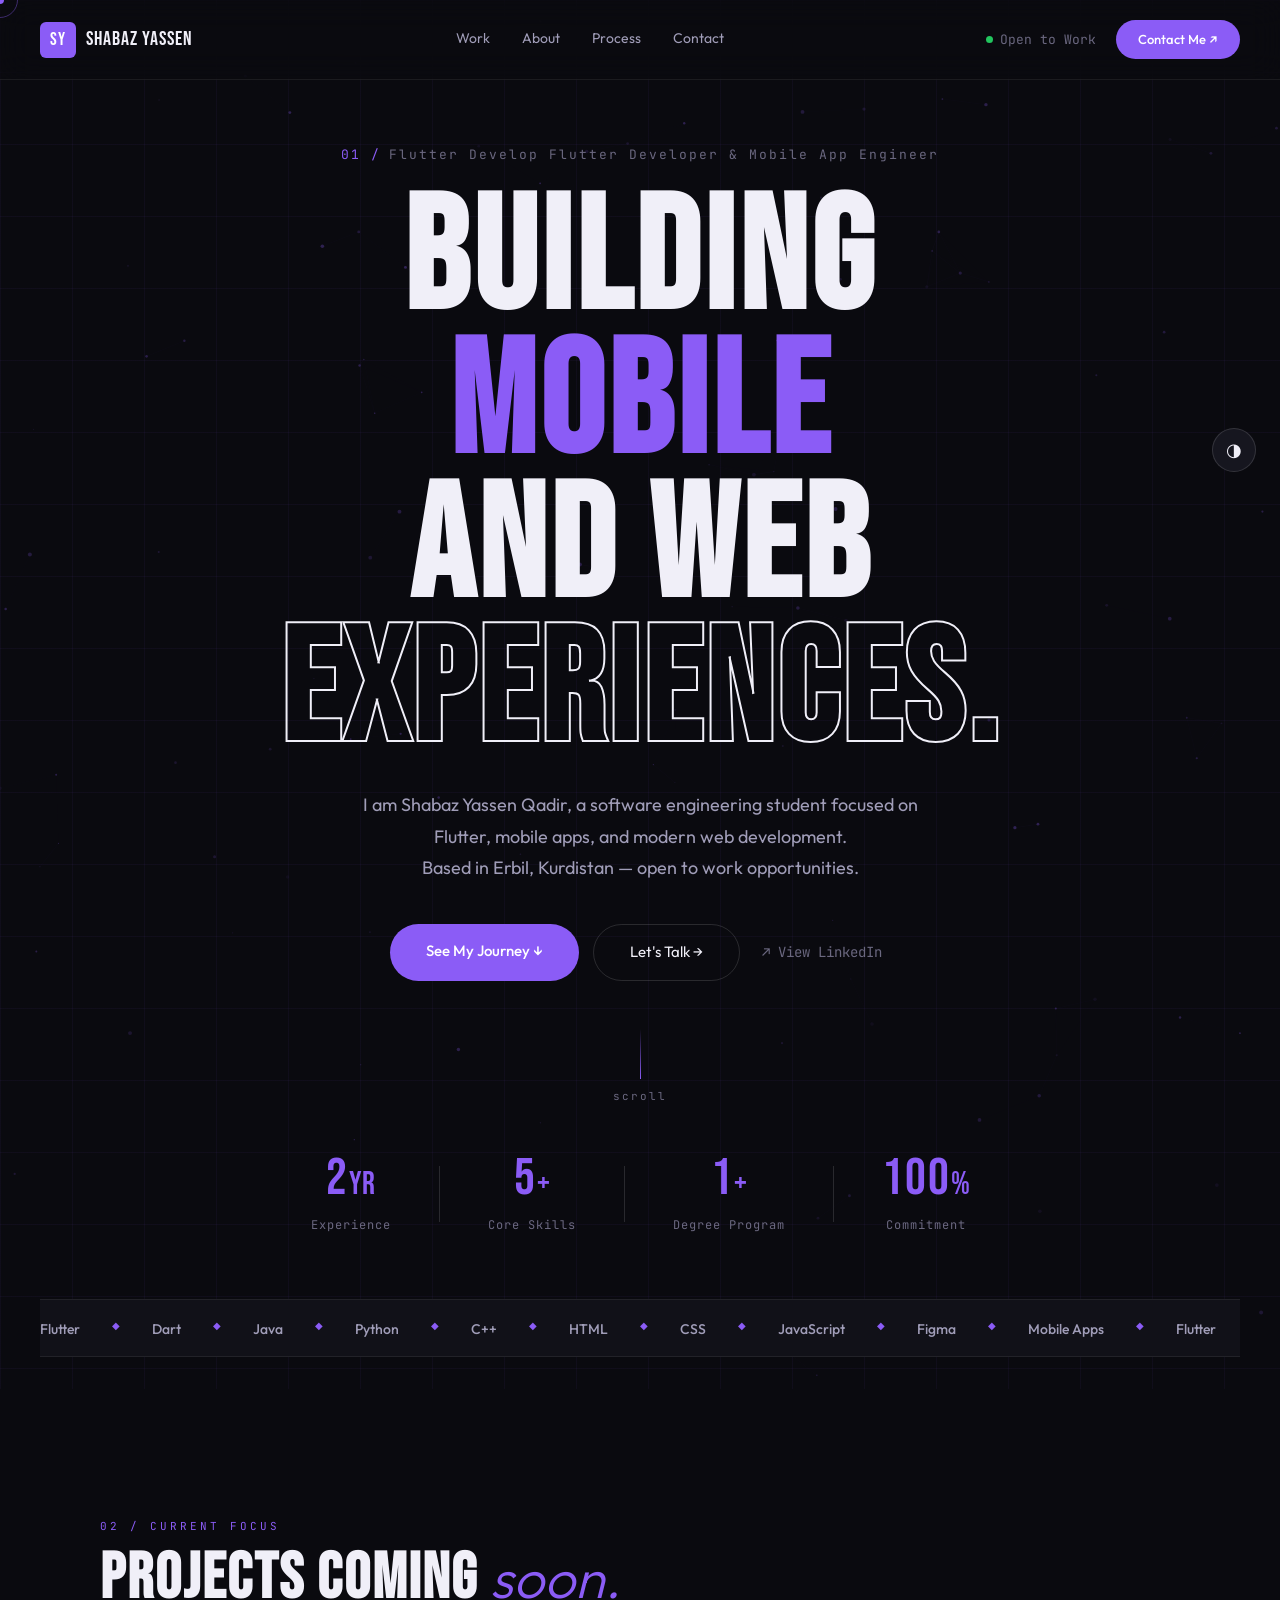
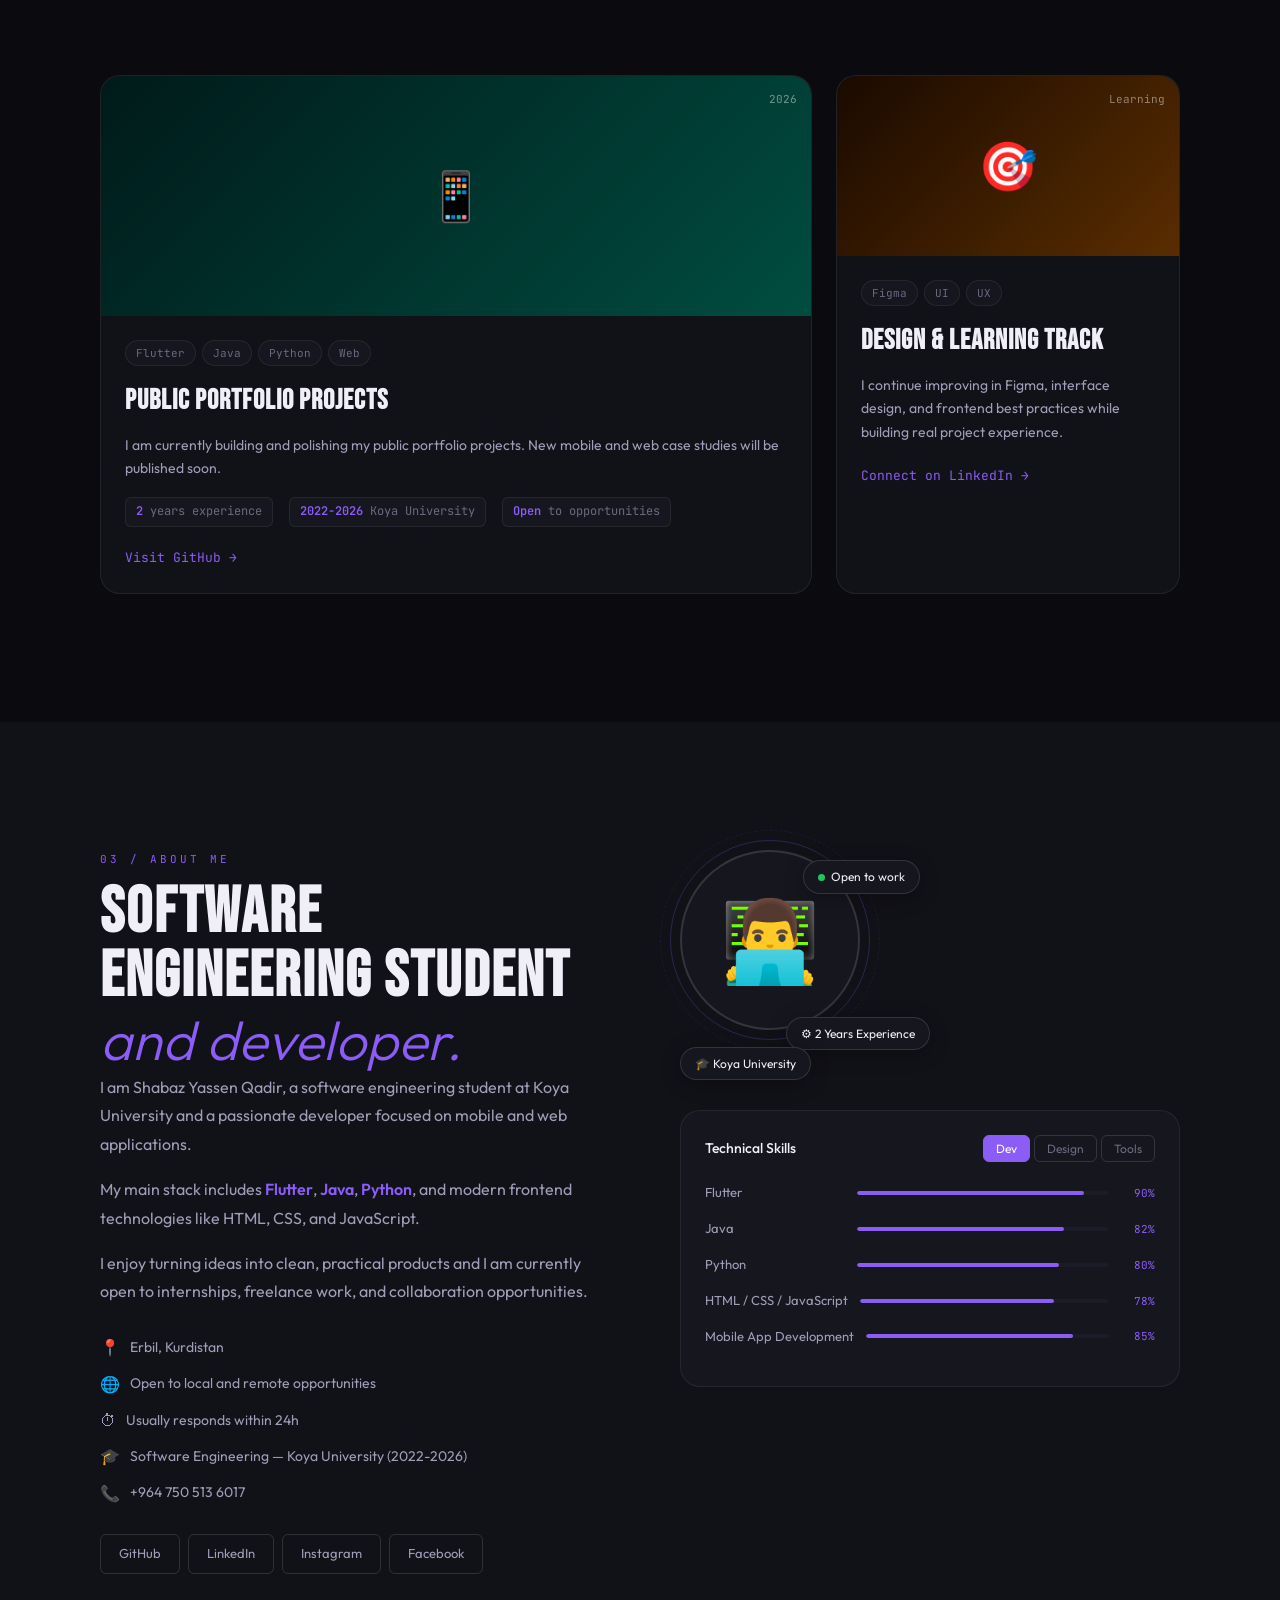
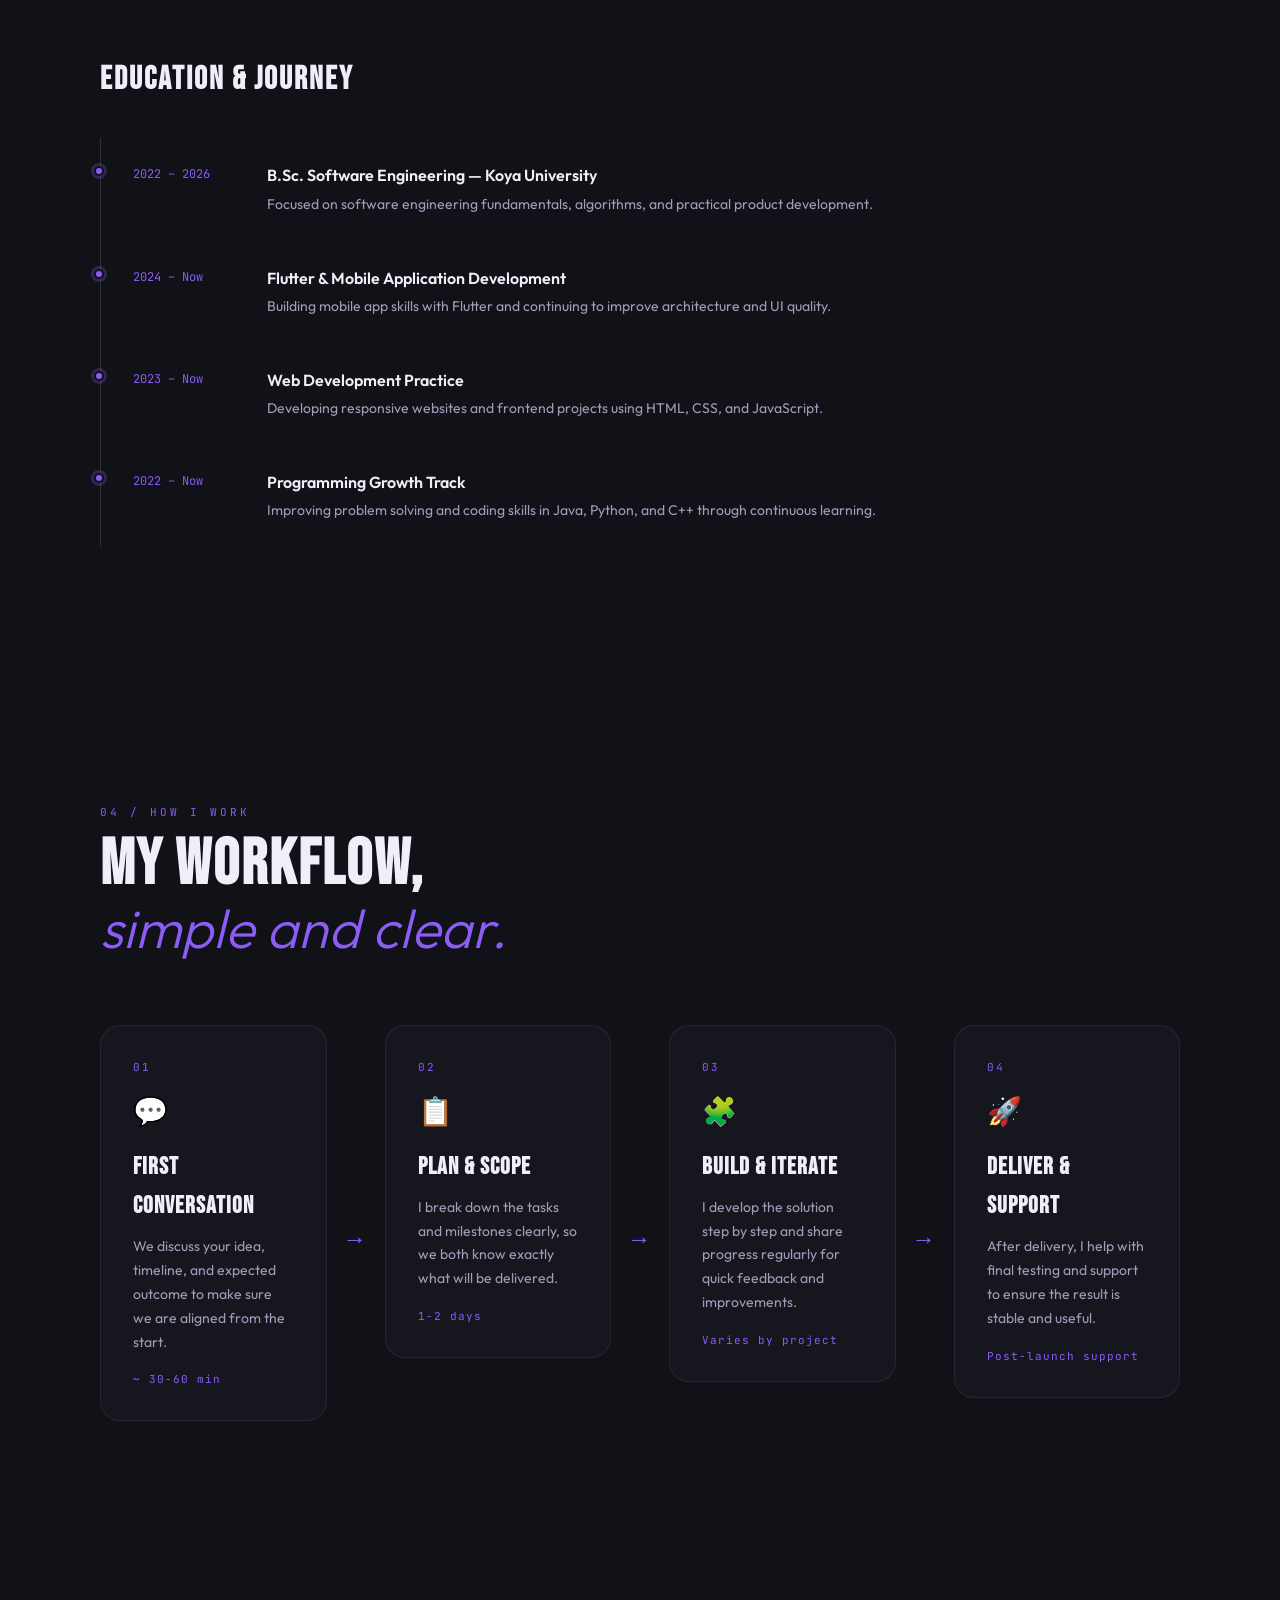
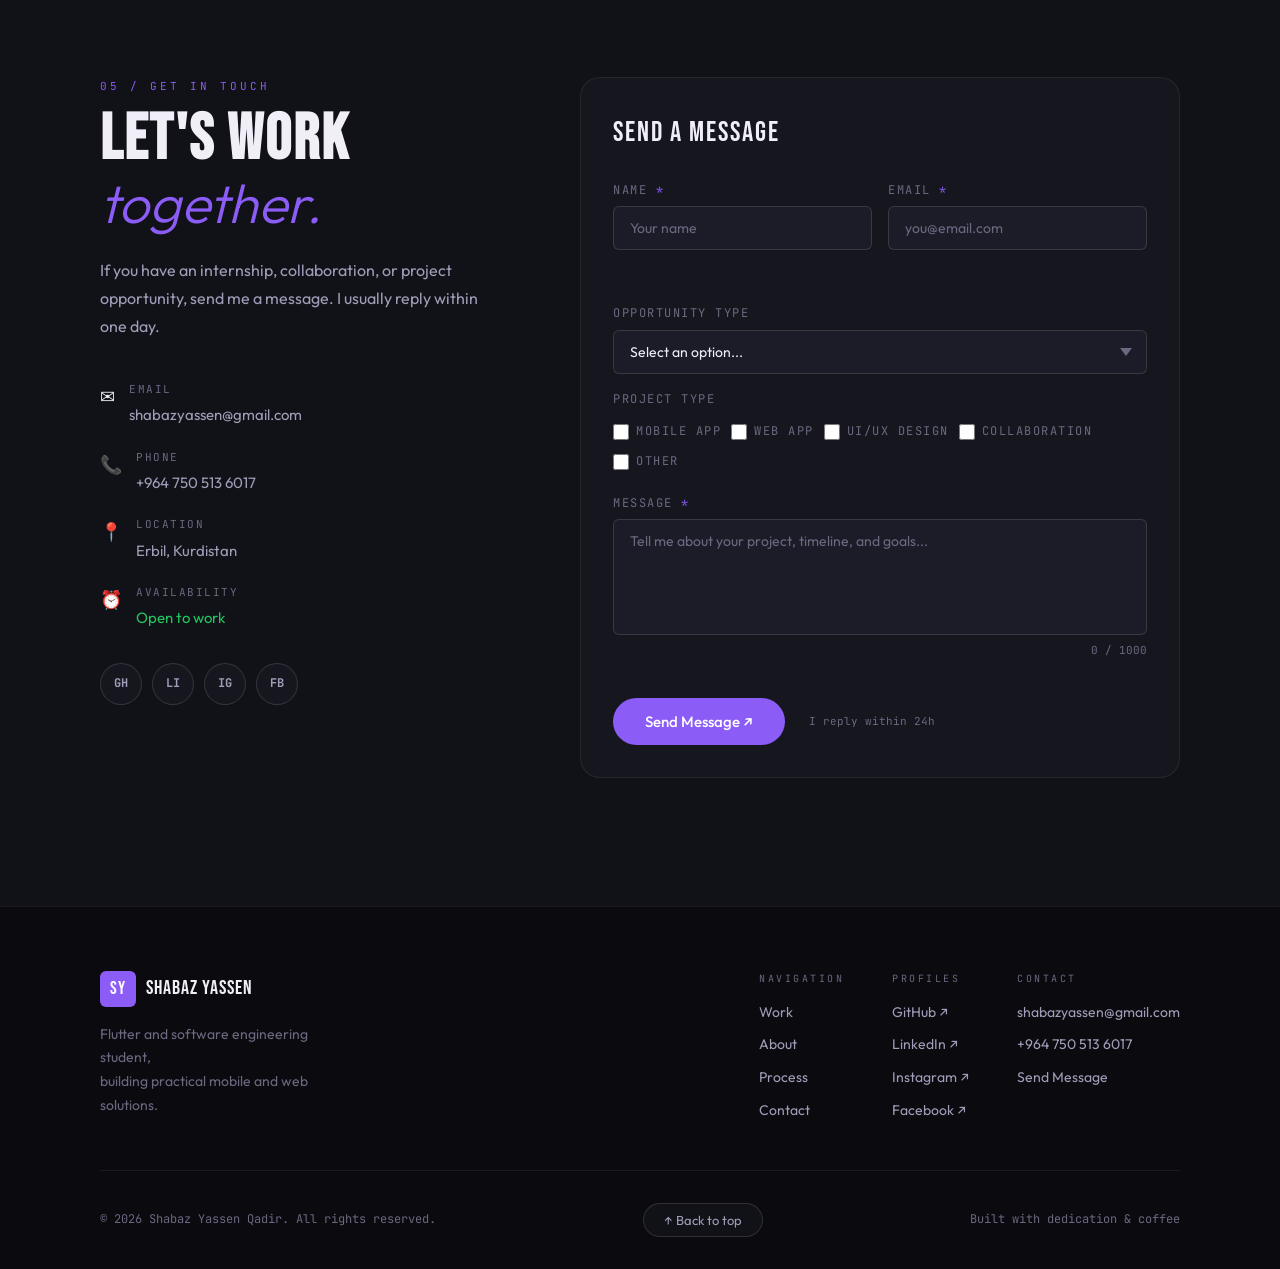
==== commit b074face: "changing personal information" ====
--- a/index.html
+++ b/index.html
@@ -3,8 +3,8 @@
 <head>
   <meta charset="UTF-8" />
   <meta name="viewport" content="width=device-width, initial-scale=1.0" />
-  <title>Alex Chen — Creative Developer & Designer</title>
-  <meta name="description" content="Full-stack developer and UI designer crafting bold digital experiences." />
+  <title>Shabaz Yassen Qadir — Flutter Developer & Software Engineering Student</title>
+  <meta name="description" content="Portfolio of Shabaz Yassen Qadir, a Flutter and mobile application developer based in Erbil, Kurdistan." />
   <link rel="preconnect" href="https://fonts.googleapis.com" />
   <link rel="preconnect" href="https://fonts.gstatic.com" crossorigin />
   <link href="https://fonts.googleapis.com/css2?family=Bebas+Neue&family=Outfit:wght@300;400;500;600;700&family=JetBrains+Mono:wght@400;500&display=swap" rel="stylesheet" />
@@ -15,7 +15,7 @@
   <!-- PRELOADER -->
   <div class="preloader" id="preloader">
     <div class="preloader-inner">
-      <div class="preloader-logo">AC</div>
+      <div class="preloader-logo">SY</div>
       <div class="preloader-bar"><div class="preloader-fill" id="preloader-fill"></div></div>
       <div class="preloader-pct" id="preloader-pct">0%</div>
     </div>
@@ -62,21 +62,18 @@
   <!-- NAV -->
   <header class="nav" id="nav">
     <a href="#hero" class="nav-logo">
-      <span class="logo-mark">AC</span>
-      <span class="logo-text">Alex Chen</span>
+      <span class="logo-mark">SY</span>
+      <span class="logo-text">Shabaz Yassen</span>
     </a>
     <nav class="nav-center">
       <a href="#work"         class="nav-link">Work</a>
       <a href="#about"        class="nav-link">About</a>
-      <a href="#services"     class="nav-link">Services</a>
       <a href="#process"      class="nav-link">Process</a>
-      <a href="#testimonials" class="nav-link">Clients</a>
-      <a href="#blog"         class="nav-link">Blog</a>
       <a href="#contact"      class="nav-link">Contact</a>
     </nav>
     <div class="nav-right">
-      <span class="nav-status"><span class="status-dot"></span>Available</span>
-      <a href="#contact" class="nav-cta">Hire Me ↗</a>
+      <span class="nav-status"><span class="status-dot"></span>Open to Work</span>
+      <a href="#contact" class="nav-cta">Contact Me ↗</a>
     </div>
     <button class="hamburger" id="hamburger"><span></span><span></span><span></span></button>
   </header>
@@ -86,12 +83,9 @@
     <div class="mobile-menu">
       <a href="#work"         class="m-link">Work</a>
       <a href="#about"        class="m-link">About</a>
-      <a href="#services"     class="m-link">Services</a>
       <a href="#process"      class="m-link">Process</a>
-      <a href="#testimonials" class="m-link">Clients</a>
-      <a href="#blog"         class="m-link">Blog</a>
       <a href="#contact"      class="m-link">Contact</a>
-      <a href="#contact" class="m-cta">Hire Me ↗</a>
+      <a href="#contact" class="m-cta">Contact Me ↗</a>
     </div>
   </div>
 
@@ -101,22 +95,22 @@
     <div class="hero-grid-overlay"></div>
     <div class="hero-content">
       <div class="hero-eyebrow fade-up">
-        <span class="mono">01 /</span> Full-Stack Developer &amp; UI Designer
+        <span class="mono">01 /</span> Flutter Developer &amp; Mobile App Engineer
       </div>
       <h1 class="hero-title fade-up">
-        <span class="title-line">CRAFTING</span>
-        <span class="title-line accent">BOLD</span>
-        <span class="title-line">DIGITAL</span>
-        <span class="title-line outline">WORLDS.</span>
+        <span class="title-line">BUILDING</span>
+        <span class="title-line accent">MOBILE</span>
+        <span class="title-line">AND WEB</span>
+        <span class="title-line outline">EXPERIENCES.</span>
       </h1>
       <p class="hero-desc fade-up">
-        I design and engineer high-performance web experiences that convert visitors into believers.<br/>
-        Based in San Francisco — working globally.
+        I am Shabaz Yassen Qadir, a software engineering student focused on Flutter, mobile apps, and modern web development.<br/>
+        Based in Erbil, Kurdistan — open to work opportunities.
       </p>
       <div class="hero-actions fade-up">
-        <a href="#work" class="btn-glow">Explore Work ↓</a>
+        <a href="#about" class="btn-glow">See My Journey ↓</a>
         <a href="#contact" class="btn-outline-hero">Let's Talk →</a>
-        <a href="#" class="btn-text-link">↓ Download CV</a>
+        <a href="https://www.linkedin.com/in/shabaz-yassen-1a90a12b4?utm_source=share&utm_campaign=share_via&utm_content=profile&utm_medium=android_app" target="_blank" rel="noopener noreferrer" class="btn-text-link">↗ View LinkedIn</a>
       </div>
       <div class="hero-scroll-hint fade-up">
         <div class="scroll-line"></div>
@@ -125,37 +119,37 @@
     </div>
     <div class="hero-stats fade-up">
       <div class="hstat">
-        <span class="hstat-num counter" data-target="32">0</span><span class="hstat-suf">+</span>
-        <span class="hstat-lbl">Projects Shipped</span>
+        <span class="hstat-num counter" data-target="2">0</span><span class="hstat-suf">yr</span>
+        <span class="hstat-lbl">Experience</span>
       </div>
       <div class="hstat-div"></div>
       <div class="hstat">
-        <span class="hstat-num counter" data-target="5">0</span><span class="hstat-suf">yr</span>
-        <span class="hstat-lbl">Experience</span>
+        <span class="hstat-num counter" data-target="5">0</span><span class="hstat-suf">+</span>
+        <span class="hstat-lbl">Core Skills</span>
       </div>
       <div class="hstat-div"></div>
       <div class="hstat">
-        <span class="hstat-num counter" data-target="98">0</span><span class="hstat-suf">%</span>
-        <span class="hstat-lbl">Satisfaction</span>
+        <span class="hstat-num counter" data-target="1">0</span><span class="hstat-suf">+</span>
+        <span class="hstat-lbl">Degree Program</span>
       </div>
       <div class="hstat-div"></div>
       <div class="hstat">
-        <span class="hstat-num counter" data-target="14">0</span><span class="hstat-suf">k</span>
-        <span class="hstat-lbl">GitHub Stars</span>
+        <span class="hstat-num counter" data-target="100">0</span><span class="hstat-suf">%</span>
+        <span class="hstat-lbl">Commitment</span>
       </div>
     </div>
     <div class="hero-marquee">
       <div class="marquee-inner">
-        <span>React</span><span class="bull">◆</span><span>TypeScript</span><span class="bull">◆</span>
-        <span>Next.js</span><span class="bull">◆</span><span>Node.js</span><span class="bull">◆</span>
-        <span>Figma</span><span class="bull">◆</span><span>Python</span><span class="bull">◆</span>
-        <span>GraphQL</span><span class="bull">◆</span><span>PostgreSQL</span><span class="bull">◆</span>
-        <span>AWS</span><span class="bull">◆</span><span>Docker</span><span class="bull">◆</span>
-        <span>React</span><span class="bull">◆</span><span>TypeScript</span><span class="bull">◆</span>
-        <span>Next.js</span><span class="bull">◆</span><span>Node.js</span><span class="bull">◆</span>
-        <span>Figma</span><span class="bull">◆</span><span>Python</span><span class="bull">◆</span>
-        <span>GraphQL</span><span class="bull">◆</span><span>PostgreSQL</span><span class="bull">◆</span>
-        <span>AWS</span><span class="bull">◆</span><span>Docker</span><span class="bull">◆</span>
+        <span>Flutter</span><span class="bull">◆</span><span>Dart</span><span class="bull">◆</span>
+        <span>Java</span><span class="bull">◆</span><span>Python</span><span class="bull">◆</span>
+        <span>C++</span><span class="bull">◆</span><span>HTML</span><span class="bull">◆</span>
+        <span>CSS</span><span class="bull">◆</span><span>JavaScript</span><span class="bull">◆</span>
+        <span>Figma</span><span class="bull">◆</span><span>Mobile Apps</span><span class="bull">◆</span>
+        <span>Flutter</span><span class="bull">◆</span><span>Dart</span><span class="bull">◆</span>
+        <span>Java</span><span class="bull">◆</span><span>Python</span><span class="bull">◆</span>
+        <span>C++</span><span class="bull">◆</span><span>HTML</span><span class="bull">◆</span>
+        <span>CSS</span><span class="bull">◆</span><span>JavaScript</span><span class="bull">◆</span>
+        <span>Figma</span><span class="bull">◆</span><span>Web Development</span><span class="bull">◆</span>
       </div>
     </div>
   </section>
@@ -164,74 +158,31 @@
   <section class="section" id="work">
     <div class="container">
       <div class="sec-head reveal">
-        <span class="sec-tag mono">02 / Selected Work</span>
-        <h2 class="sec-title">Projects that <em>matter.</em></h2>
-        <div class="filter-bar">
-          <button class="filter-btn active" data-filter="all">All</button>
-          <button class="filter-btn" data-filter="web">Web App</button>
-          <button class="filter-btn" data-filter="mobile">Mobile</button>
-          <button class="filter-btn" data-filter="design">Design</button>
-          <button class="filter-btn" data-filter="oss">Open Source</button>
-        </div>
+        <span class="sec-tag mono">02 / Current Focus</span>
+        <h2 class="sec-title">Projects coming <em>soon.</em></h2>
       </div>
       <div class="projects-grid" id="projects-grid">
-        <article class="proj-card featured reveal" data-cat="web">
-          <div class="proj-img pi-1"><div class="proj-icon">🛍️</div><div class="proj-year mono">2024</div><div class="proj-hover-cta">View Project ↗</div></div>
+        <article class="proj-card featured reveal" data-cat="mobile web">
+          <div class="proj-img pi-4"><div class="proj-icon">📱</div><div class="proj-year mono">2026</div><div class="proj-hover-cta">In Progress</div></div>
           <div class="proj-body">
-            <div class="proj-tags"><span class="ptag">React</span><span class="ptag">Node.js</span><span class="ptag">AI</span><span class="ptag">AWS</span></div>
-            <h3 class="proj-title">ShopFlow</h3>
-            <p class="proj-desc">Next-gen e-commerce platform with real-time inventory, AI recommendations, and 3× faster checkout. Scaled to 200k monthly users in 6 months.</p>
+            <div class="proj-tags"><span class="ptag">Flutter</span><span class="ptag">Java</span><span class="ptag">Python</span><span class="ptag">Web</span></div>
+            <h3 class="proj-title">Public Portfolio Projects</h3>
+            <p class="proj-desc">I am currently building and polishing my public portfolio projects. New mobile and web case studies will be published soon.</p>
             <div class="proj-metrics">
-              <span class="metric"><strong>3×</strong> faster checkout</span>
-              <span class="metric"><strong>200k</strong> monthly users</span>
-              <span class="metric"><strong>40%</strong> revenue lift</span>
+              <span class="metric"><strong>2</strong> years experience</span>
+              <span class="metric"><strong>2022-2026</strong> Koya University</span>
+              <span class="metric"><strong>Open</strong> to opportunities</span>
             </div>
-            <a href="#" class="proj-link">Case study →</a>
+            <a href="https://github.com/shabazfeng0427-design" target="_blank" rel="noopener noreferrer" class="proj-link">Visit GitHub →</a>
           </div>
         </article>
-        <article class="proj-card reveal" data-cat="web design">
-          <div class="proj-img pi-2"><div class="proj-icon">📊</div><div class="proj-year mono">2024</div><div class="proj-hover-cta">View Project ↗</div></div>
+        <article class="proj-card reveal" data-cat="design">
+          <div class="proj-img pi-3"><div class="proj-icon">🎯</div><div class="proj-year mono">Learning</div><div class="proj-hover-cta">Always Improving</div></div>
           <div class="proj-body">
-            <div class="proj-tags"><span class="ptag">D3.js</span><span class="ptag">TypeScript</span><span class="ptag">WebSockets</span></div>
-            <h3 class="proj-title">DataViz Pro</h3>
-            <p class="proj-desc">Real-time analytics dashboard trusted by 200+ companies. Beautiful charts, team collab, and one-click export.</p>
-            <a href="#" class="proj-link">Case study →</a>
-          </div>
-        </article>
-        <article class="proj-card reveal" data-cat="oss design">
-          <div class="proj-img pi-3"><div class="proj-icon">🎨</div><div class="proj-year mono">2023</div><div class="proj-hover-cta">View on GitHub ↗</div></div>
-          <div class="proj-body">
-            <div class="proj-tags"><span class="ptag">Figma</span><span class="ptag">CSS</span><span class="ptag">OSS</span></div>
-            <h3 class="proj-title">Palette UI</h3>
-            <p class="proj-desc">Open-source design system used by 800+ developers. 120+ components, fully accessible, dark-mode ready.</p>
-            <a href="#" class="proj-link">View on GitHub →</a>
-          </div>
-        </article>
-        <article class="proj-card reveal" data-cat="mobile">
-          <div class="proj-img pi-4"><div class="proj-icon">💰</div><div class="proj-year mono">2023</div><div class="proj-hover-cta">View Project ↗</div></div>
-          <div class="proj-body">
-            <div class="proj-tags"><span class="ptag">React Native</span><span class="ptag">Python</span><span class="ptag">Plaid</span></div>
-            <h3 class="proj-title">Fintrack</h3>
-            <p class="proj-desc">Finance app for 50k+ users. Bank integration with 200+ institutions. Featured in App Store Best of 2023.</p>
-            <a href="#" class="proj-link">Case study →</a>
-          </div>
-        </article>
-        <article class="proj-card reveal" data-cat="web">
-          <div class="proj-img pi-5"><div class="proj-icon">🤖</div><div class="proj-year mono">2024</div><div class="proj-hover-cta">View Project ↗</div></div>
-          <div class="proj-body">
-            <div class="proj-tags"><span class="ptag">LLMs</span><span class="ptag">RAG</span><span class="ptag">Next.js</span></div>
-            <h3 class="proj-title">MindOS</h3>
-            <p class="proj-desc">AI second brain — search across notes, docs, and emails via custom RAG pipeline and vector search.</p>
-            <a href="#" class="proj-link">Case study →</a>
-          </div>
-        </article>
-        <article class="proj-card reveal" data-cat="oss">
-          <div class="proj-img pi-6"><div class="proj-icon">⚡</div><div class="proj-year mono">2024</div><div class="proj-hover-cta">View on GitHub ↗</div></div>
-          <div class="proj-body">
-            <div class="proj-tags"><span class="ptag">CLI</span><span class="ptag">Rust</span><span class="ptag">OSS</span></div>
-            <h3 class="proj-title">Blitz CLI</h3>
-            <p class="proj-desc">Developer CLI scaffolding tool. 4k GitHub stars, 12k weekly npm downloads. Blazing fast.</p>
-            <a href="#" class="proj-link">View on GitHub →</a>
+            <div class="proj-tags"><span class="ptag">Figma</span><span class="ptag">UI</span><span class="ptag">UX</span></div>
+            <h3 class="proj-title">Design &amp; Learning Track</h3>
+            <p class="proj-desc">I continue improving in Figma, interface design, and frontend best practices while building real project experience.</p>
+            <a href="https://www.linkedin.com/in/shabaz-yassen-1a90a12b4?utm_source=share&utm_campaign=share_via&utm_content=profile&utm_medium=android_app" target="_blank" rel="noopener noreferrer" class="proj-link">Connect on LinkedIn →</a>
           </div>
         </article>
       </div>
@@ -244,34 +195,34 @@
       <div class="about-grid">
         <div class="about-left reveal">
           <span class="sec-tag mono">03 / About Me</span>
-          <h2 class="sec-title">I build things<br/><em>people love.</em></h2>
+          <h2 class="sec-title">Software engineering student<br/><em>and developer.</em></h2>
           <div class="about-bio">
-            <p>I'm a full-stack developer &amp; product designer with 5+ years shipping products people actually use. I care about the whole stack — from pixel-perfect UI to clean, maintainable architecture.</p>
-            <p>Previously at <strong>Stripe</strong>, <strong>Vercel</strong>, and two venture-backed startups. Now independent and taking on select projects globally.</p>
-            <p>Outside of work: trail runner, coffee nerd, and occasional open-source contributor.</p>
+            <p>I am Shabaz Yassen Qadir, a software engineering student at Koya University and a passionate developer focused on mobile and web applications.</p>
+            <p>My main stack includes <strong>Flutter</strong>, <strong>Java</strong>, <strong>Python</strong>, and modern frontend technologies like HTML, CSS, and JavaScript.</p>
+            <p>I enjoy turning ideas into clean, practical products and I am currently open to internships, freelance work, and collaboration opportunities.</p>
           </div>
           <div class="about-facts">
-            <div class="fact"><span class="fact-icon">📍</span>San Francisco, CA</div>
-            <div class="fact"><span class="fact-icon">🌐</span>Open to remote worldwide</div>
+            <div class="fact"><span class="fact-icon">📍</span>Erbil, Kurdistan</div>
+            <div class="fact"><span class="fact-icon">🌐</span>Open to local and remote opportunities</div>
             <div class="fact"><span class="fact-icon">⏱</span>Usually responds within 24h</div>
-            <div class="fact"><span class="fact-icon">🎓</span>CS — Stanford University, 2019</div>
+            <div class="fact"><span class="fact-icon">🎓</span>Software Engineering — Koya University (2022-2026)</div>
+            <div class="fact"><span class="fact-icon">📞</span>+964 750 513 6017</div>
           </div>
           <div class="about-socials">
-            <a href="#" class="social-btn">GitHub</a>
-            <a href="#" class="social-btn">LinkedIn</a>
-            <a href="#" class="social-btn">Twitter</a>
-            <a href="#" class="social-btn">Dribbble</a>
-            <a href="#" class="social-btn">Resume ↗</a>
+            <a href="https://github.com/shabazfeng0427-design" target="_blank" rel="noopener noreferrer" class="social-btn">GitHub</a>
+            <a href="https://www.linkedin.com/in/shabaz-yassen-1a90a12b4?utm_source=share&utm_campaign=share_via&utm_content=profile&utm_medium=android_app" target="_blank" rel="noopener noreferrer" class="social-btn">LinkedIn</a>
+            <a href="https://www.instagram.com/shabaz._.yassen?igsh=Mmp3MDZobzdyaGdj" target="_blank" rel="noopener noreferrer" class="social-btn">Instagram</a>
+            <a href="https://www.facebook.com/share/1BUfojtY9z/" target="_blank" rel="noopener noreferrer" class="social-btn">Facebook</a>
           </div>
         </div>
         <div class="about-right reveal">
           <div class="avatar-wrap">
-            <div class="avatar-frame"><div class="avatar-emoji">👩‍💻</div></div>
+            <div class="avatar-frame"><div class="avatar-emoji">👨‍💻</div></div>
             <div class="avatar-ring-deco r1"></div>
             <div class="avatar-ring-deco r2"></div>
             <div class="floating-badge fb1"><span class="fb-dot"></span>Open to work</div>
-            <div class="floating-badge fb2">🏆 Top Rated</div>
-            <div class="floating-badge fb3">5★ Reviews</div>
+            <div class="floating-badge fb2">⚙ 2 Years Experience</div>
+            <div class="floating-badge fb3">🎓 Koya University</div>
           </div>
           <div class="skills-panel">
             <div class="skills-header">
@@ -283,47 +234,31 @@
               </div>
             </div>
             <div class="skills-content" id="skills-content">
-              <div class="skill-row" data-tab-group="dev"><span class="skill-name">React / Next.js</span><div class="skill-bar-wrap"><div class="skill-bar-fill" data-w="95"></div></div><span class="skill-pct mono">95%</span></div>
-              <div class="skill-row" data-tab-group="dev"><span class="skill-name">Node.js / APIs</span><div class="skill-bar-wrap"><div class="skill-bar-fill" data-w="90"></div></div><span class="skill-pct mono">90%</span></div>
-              <div class="skill-row" data-tab-group="dev"><span class="skill-name">TypeScript</span><div class="skill-bar-wrap"><div class="skill-bar-fill" data-w="88"></div></div><span class="skill-pct mono">88%</span></div>
-              <div class="skill-row" data-tab-group="dev"><span class="skill-name">Python / ML</span><div class="skill-bar-wrap"><div class="skill-bar-fill" data-w="78"></div></div><span class="skill-pct mono">78%</span></div>
-              <div class="skill-row" data-tab-group="dev"><span class="skill-name">Cloud / DevOps</span><div class="skill-bar-wrap"><div class="skill-bar-fill" data-w="72"></div></div><span class="skill-pct mono">72%</span></div>
-              <div class="skill-row hidden" data-tab-group="design"><span class="skill-name">Figma / Prototyping</span><div class="skill-bar-wrap"><div class="skill-bar-fill" data-w="92"></div></div><span class="skill-pct mono">92%</span></div>
-              <div class="skill-row hidden" data-tab-group="design"><span class="skill-name">UI / UX Design</span><div class="skill-bar-wrap"><div class="skill-bar-fill" data-w="88"></div></div><span class="skill-pct mono">88%</span></div>
-              <div class="skill-row hidden" data-tab-group="design"><span class="skill-name">Design Systems</span><div class="skill-bar-wrap"><div class="skill-bar-fill" data-w="85"></div></div><span class="skill-pct mono">85%</span></div>
-              <div class="skill-row hidden" data-tab-group="design"><span class="skill-name">Motion Design</span><div class="skill-bar-wrap"><div class="skill-bar-fill" data-w="70"></div></div><span class="skill-pct mono">70%</span></div>
-              <div class="skill-row hidden" data-tab-group="tools"><span class="skill-name">Git / GitHub</span><div class="skill-bar-wrap"><div class="skill-bar-fill" data-w="97"></div></div><span class="skill-pct mono">97%</span></div>
-              <div class="skill-row hidden" data-tab-group="tools"><span class="skill-name">Docker / K8s</span><div class="skill-bar-wrap"><div class="skill-bar-fill" data-w="75"></div></div><span class="skill-pct mono">75%</span></div>
-              <div class="skill-row hidden" data-tab-group="tools"><span class="skill-name">AWS / GCP</span><div class="skill-bar-wrap"><div class="skill-bar-fill" data-w="80"></div></div><span class="skill-pct mono">80%</span></div>
+              <div class="skill-row" data-tab-group="dev"><span class="skill-name">Flutter</span><div class="skill-bar-wrap"><div class="skill-bar-fill" data-w="90"></div></div><span class="skill-pct mono">90%</span></div>
+              <div class="skill-row" data-tab-group="dev"><span class="skill-name">Java</span><div class="skill-bar-wrap"><div class="skill-bar-fill" data-w="82"></div></div><span class="skill-pct mono">82%</span></div>
+              <div class="skill-row" data-tab-group="dev"><span class="skill-name">Python</span><div class="skill-bar-wrap"><div class="skill-bar-fill" data-w="80"></div></div><span class="skill-pct mono">80%</span></div>
+              <div class="skill-row" data-tab-group="dev"><span class="skill-name">HTML / CSS / JavaScript</span><div class="skill-bar-wrap"><div class="skill-bar-fill" data-w="78"></div></div><span class="skill-pct mono">78%</span></div>
+              <div class="skill-row" data-tab-group="dev"><span class="skill-name">Mobile App Development</span><div class="skill-bar-wrap"><div class="skill-bar-fill" data-w="85"></div></div><span class="skill-pct mono">85%</span></div>
+              <div class="skill-row hidden" data-tab-group="design"><span class="skill-name">Figma</span><div class="skill-bar-wrap"><div class="skill-bar-fill" data-w="80"></div></div><span class="skill-pct mono">80%</span></div>
+              <div class="skill-row hidden" data-tab-group="design"><span class="skill-name">UI Design</span><div class="skill-bar-wrap"><div class="skill-bar-fill" data-w="76"></div></div><span class="skill-pct mono">76%</span></div>
+              <div class="skill-row hidden" data-tab-group="design"><span class="skill-name">Prototyping</span><div class="skill-bar-wrap"><div class="skill-bar-fill" data-w="74"></div></div><span class="skill-pct mono">74%</span></div>
+              <div class="skill-row hidden" data-tab-group="design"><span class="skill-name">UX Fundamentals</span><div class="skill-bar-wrap"><div class="skill-bar-fill" data-w="72"></div></div><span class="skill-pct mono">72%</span></div>
+              <div class="skill-row hidden" data-tab-group="tools"><span class="skill-name">Git / GitHub</span><div class="skill-bar-wrap"><div class="skill-bar-fill" data-w="82"></div></div><span class="skill-pct mono">82%</span></div>
+              <div class="skill-row hidden" data-tab-group="tools"><span class="skill-name">VS Code</span><div class="skill-bar-wrap"><div class="skill-bar-fill" data-w="88"></div></div><span class="skill-pct mono">88%</span></div>
+              <div class="skill-row hidden" data-tab-group="tools"><span class="skill-name">Problem Solving</span><div class="skill-bar-wrap"><div class="skill-bar-fill" data-w="85"></div></div><span class="skill-pct mono">85%</span></div>
             </div>
           </div>
         </div>
       </div>
       <!-- Timeline -->
       <div class="timeline-wrap reveal">
-        <h3 class="timeline-title">Experience</h3>
+        <h3 class="timeline-title">Education &amp; Journey</h3>
         <div class="timeline">
-          <div class="tl-item"><div class="tl-dot"></div><div class="tl-year mono">2022 – Now</div><div class="tl-content"><h4>Independent Consultant</h4><p>Working with global startups and agencies on design systems, web apps, and AI integrations.</p></div></div>
-          <div class="tl-item"><div class="tl-dot"></div><div class="tl-year mono">2021 – 2022</div><div class="tl-content"><h4>Senior Engineer — Vercel</h4><p>Worked on core Next.js tooling and the dashboard. Shipped Analytics v2 to 500k+ users.</p></div></div>
-          <div class="tl-item"><div class="tl-dot"></div><div class="tl-year mono">2019 – 2021</div><div class="tl-content"><h4>Frontend Engineer — Stripe</h4><p>Built the Stripe Dashboard UI. Led the design system migration to a modern token-based approach.</p></div></div>
-          <div class="tl-item"><div class="tl-dot"></div><div class="tl-year mono">2019</div><div class="tl-content"><h4>B.S. Computer Science — Stanford</h4><p>Focus on HCI and distributed systems. Dean's List. Senior thesis on design system accessibility.</p></div></div>
-        </div>
-      </div>
-    </div>
-  </section>
-
-  <!-- ======== SERVICES ======== -->
-  <section class="section sec-services" id="services">
-    <div class="container">
-      <div class="sec-head reveal">
-        <span class="sec-tag mono">04 / Services</span>
-        <h2 class="sec-title">What I can do<br/><em>for you.</em></h2>
-      </div>
-      <div class="services-grid">
-        <div class="srv reveal"><div class="srv-num mono">01</div><div class="srv-icon">⚡</div><h3 class="srv-title">Web Development</h3><p class="srv-desc">Fast, accessible, and scalable web applications engineered with modern stacks and best-in-class architecture.</p><ul class="srv-list"><li>React / Next.js / Remix</li><li>REST & GraphQL APIs</li><li>Database design</li><li>Cloud deployment</li><li>Core Web Vitals</li></ul><div class="srv-price">From <strong>$4,500</strong> / project</div></div>
-        <div class="srv reveal"><div class="srv-num mono">02</div><div class="srv-icon">🎯</div><h3 class="srv-title">UI / UX Design</h3><p class="srv-desc">User-centered designs that look stunning and convert visitors. From research to high-fidelity prototypes.</p><ul class="srv-list"><li>User research</li><li>Wireframes & prototypes</li><li>Design systems</li><li>Responsive design</li><li>Usability testing</li></ul><div class="srv-price">From <strong>$2,800</strong> / project</div></div>
-        <div class="srv reveal"><div class="srv-num mono">03</div><div class="srv-icon">📱</div><h3 class="srv-title">Mobile Apps</h3><p class="srv-desc">Cross-platform apps with native feel, offline support, and App Store-ready polish for iOS & Android.</p><ul class="srv-list"><li>React Native / Expo</li><li>App Store publishing</li><li>Push notifications</li><li>Offline-first</li><li>OTA updates</li></ul><div class="srv-price">From <strong>$6,500</strong> / project</div></div>
-        <div class="srv reveal"><div class="srv-num mono">04</div><div class="srv-icon">🤖</div><h3 class="srv-title">AI Integration</h3><p class="srv-desc">Integrate cutting-edge AI into your product. LLM chat, RAG pipelines, vision, and custom fine-tuning.</p><ul class="srv-list"><li>LLM API integration</li><li>RAG & vector search</li><li>AI chat interfaces</li><li>Data pipelines</li><li>Model fine-tuning</li></ul><div class="srv-price">From <strong>$3,500</strong> / project</div></div>
+          <div class="tl-item"><div class="tl-dot"></div><div class="tl-year mono">2022 – 2026</div><div class="tl-content"><h4>B.Sc. Software Engineering — Koya University</h4><p>Focused on software engineering fundamentals, algorithms, and practical product development.</p></div></div>
+          <div class="tl-item"><div class="tl-dot"></div><div class="tl-year mono">2024 – Now</div><div class="tl-content"><h4>Flutter &amp; Mobile Application Development</h4><p>Building mobile app skills with Flutter and continuing to improve architecture and UI quality.</p></div></div>
+          <div class="tl-item"><div class="tl-dot"></div><div class="tl-year mono">2023 – Now</div><div class="tl-content"><h4>Web Development Practice</h4><p>Developing responsive websites and frontend projects using HTML, CSS, and JavaScript.</p></div></div>
+          <div class="tl-item"><div class="tl-dot"></div><div class="tl-year mono">2022 – Now</div><div class="tl-content"><h4>Programming Growth Track</h4><p>Improving problem solving and coding skills in Java, Python, and C++ through continuous learning.</p></div></div>
+        </div>
       </div>
     </div>
   </section>
@@ -332,66 +267,17 @@
   <section class="section sec-process" id="process">
     <div class="container">
       <div class="sec-head reveal">
-        <span class="sec-tag mono">05 / How It Works</span>
-        <h2 class="sec-title">My process,<br/><em>simplified.</em></h2>
+        <span class="sec-tag mono">04 / How I Work</span>
+        <h2 class="sec-title">My workflow,<br/><em>simple and clear.</em></h2>
       </div>
       <div class="process-steps">
-        <div class="pstep reveal"><div class="pstep-num mono">01</div><div class="pstep-icon">💬</div><h3 class="pstep-title">Discovery Call</h3><p class="pstep-desc">We discuss your goals, timeline, and budget. I ask the right questions to understand what success looks like for you.</p><div class="pstep-dur mono">~ 1 hour</div></div>
+        <div class="pstep reveal"><div class="pstep-num mono">01</div><div class="pstep-icon">💬</div><h3 class="pstep-title">First Conversation</h3><p class="pstep-desc">We discuss your idea, timeline, and expected outcome to make sure we are aligned from the start.</p><div class="pstep-dur mono">~ 30-60 min</div></div>
         <div class="pstep-arrow reveal">→</div>
-        <div class="pstep reveal"><div class="pstep-num mono">02</div><div class="pstep-icon">📋</div><h3 class="pstep-title">Proposal & Scope</h3><p class="pstep-desc">A detailed proposal: deliverables, timeline, cost, and payment terms. No vague estimates — everything in writing.</p><div class="pstep-dur mono">2–3 days</div></div>
+        <div class="pstep reveal"><div class="pstep-num mono">02</div><div class="pstep-icon">📋</div><h3 class="pstep-title">Plan & Scope</h3><p class="pstep-desc">I break down the tasks and milestones clearly, so we both know exactly what will be delivered.</p><div class="pstep-dur mono">1-2 days</div></div>
         <div class="pstep-arrow reveal">→</div>
-        <div class="pstep reveal"><div class="pstep-num mono">03</div><div class="pstep-icon">🎨</div><h3 class="pstep-title">Design & Build</h3><p class="pstep-desc">Weekly check-ins, shared Figma boards, and a live staging link. You're always in the loop.</p><div class="pstep-dur mono">2–8 weeks</div></div>
+        <div class="pstep reveal"><div class="pstep-num mono">03</div><div class="pstep-icon">🧩</div><h3 class="pstep-title">Build & Iterate</h3><p class="pstep-desc">I develop the solution step by step and share progress regularly for quick feedback and improvements.</p><div class="pstep-dur mono">Varies by project</div></div>
         <div class="pstep-arrow reveal">→</div>
-        <div class="pstep reveal"><div class="pstep-num mono">04</div><div class="pstep-icon">🚀</div><h3 class="pstep-title">Launch & Support</h3><p class="pstep-desc">I handle deployment and go-live. Then 30 days free support to catch anything post-launch.</p><div class="pstep-dur mono">30-day support</div></div>
-      </div>
-    </div>
-  </section>
-
-  <!-- ======== TESTIMONIALS ======== -->
-  <section class="section sec-testi" id="testimonials">
-    <div class="container">
-      <div class="sec-head reveal">
-        <span class="sec-tag mono">06 / Client Love</span>
-        <h2 class="sec-title">What they say<br/><em>about working with me.</em></h2>
-      </div>
-      <div class="testi-slider" id="testi-slider">
-        <div class="testi-track" id="testi-track">
-          <div class="tcard"><div class="tcard-stars">★★★★★</div><blockquote class="tcard-quote">"Alex delivered something that exceeded every expectation. The design was jaw-dropping, the code was immaculate, and they hit every single deadline. Our conversion rate jumped 40% in the first month."</blockquote><div class="tcard-author"><div class="tcard-av av1">SL</div><div><div class="tcard-name">Sarah Lin</div><div class="tcard-role mono">CEO, NovaTech</div></div></div></div>
-          <div class="tcard"><div class="tcard-stars">★★★★★</div><blockquote class="tcard-quote">"I've worked with dozens of freelancers. Alex is in a completely different league. They understood our vision on day one, asked exactly the right questions, and shipped something beautiful in record time."</blockquote><div class="tcard-author"><div class="tcard-av av2">MR</div><div><div class="tcard-name">Marcus Reid</div><div class="tcard-role mono">CTO, Forma Labs</div></div></div></div>
-          <div class="tcard"><div class="tcard-stars">★★★★★</div><blockquote class="tcard-quote">"Alex rebuilt our entire dashboard and the team fell in love instantly. Clear communication, meticulous attention to detail, and delivered 2 weeks ahead of schedule."</blockquote><div class="tcard-author"><div class="tcard-av av3">JK</div><div><div class="tcard-name">Jen Kim</div><div class="tcard-role mono">Product Lead, Pulse</div></div></div></div>
-          <div class="tcard"><div class="tcard-stars">★★★★★</div><blockquote class="tcard-quote">"The AI integration Alex built reduced our support ticket volume by 60%. Their ability to translate complex requirements into a polished, usable product is remarkable."</blockquote><div class="tcard-author"><div class="tcard-av av4">DW</div><div><div class="tcard-name">David Wang</div><div class="tcard-role mono">Founder, HelpDesk AI</div></div></div></div>
-        </div>
-        <div class="testi-controls">
-          <button class="tctl" id="tctl-prev">←</button>
-          <div class="testi-dots" id="testi-dots"></div>
-          <button class="tctl" id="tctl-next">→</button>
-        </div>
-      </div>
-      <div class="logos-row reveal">
-        <span class="logo-label mono">Trusted by teams at</span>
-        <div class="logos-list">
-          <span class="co-logo">Stripe</span>
-          <span class="co-logo">Vercel</span>
-          <span class="co-logo">Linear</span>
-          <span class="co-logo">Notion</span>
-          <span class="co-logo">Figma</span>
-          <span class="co-logo">Loom</span>
-        </div>
-      </div>
-    </div>
-  </section>
-
-  <!-- ======== BLOG ======== -->
-  <section class="section sec-blog" id="blog">
-    <div class="container">
-      <div class="sec-head reveal">
-        <span class="sec-tag mono">07 / Writing</span>
-        <h2 class="sec-title">Thoughts &amp;<br/><em>Insights.</em></h2>
-      </div>
-      <div class="blog-grid">
-        <article class="bcard featured-post reveal"><div class="bcard-img bi-1"><span class="bcard-cat">Engineering</span></div><div class="bcard-body"><span class="bcard-date mono">Apr 12, 2025</span><h3 class="bcard-title">Building RAG pipelines that actually work in production</h3><p class="bcard-excerpt">Lessons learned after shipping three LLM-powered products — the surprising bottlenecks, eval strategies, and tools I wish I'd used earlier.</p><a href="#" class="bcard-link">Read article →</a></div></article>
-        <article class="bcard reveal"><div class="bcard-img bi-2"><span class="bcard-cat">Design</span></div><div class="bcard-body"><span class="bcard-date mono">Mar 28, 2025</span><h3 class="bcard-title">The design system mistakes I made so you don't have to</h3><p class="bcard-excerpt">Tokens, naming conventions, and component APIs that scale. A retrospective on Palette UI.</p><a href="#" class="bcard-link">Read article →</a></div></article>
-        <article class="bcard reveal"><div class="bcard-img bi-3"><span class="bcard-cat">Performance</span></div><div class="bcard-body"><span class="bcard-date mono">Feb 14, 2025</span><h3 class="bcard-title">Getting a 100 Lighthouse score on a React app</h3><p class="bcard-excerpt">Every optimization that made the difference: lazy loading, font strategies, critical CSS, and modern image formats.</p><a href="#" class="bcard-link">Read article →</a></div></article>
+        <div class="pstep reveal"><div class="pstep-num mono">04</div><div class="pstep-icon">🚀</div><h3 class="pstep-title">Deliver & Support</h3><p class="pstep-desc">After delivery, I help with final testing and support to ensure the result is stable and useful.</p><div class="pstep-dur mono">Post-launch support</div></div>
       </div>
     </div>
   </section>
@@ -401,19 +287,20 @@
     <div class="container">
       <div class="contact-grid">
         <div class="contact-left reveal">
-          <span class="sec-tag mono">08 / Get In Touch</span>
-          <h2 class="sec-title">Let's build<br/><em>something great.</em></h2>
-          <p class="contact-sub">Have a project? A question? Or just want to say hello? I reply to every message, usually within a day.</p>
+          <span class="sec-tag mono">05 / Get In Touch</span>
+          <h2 class="sec-title">Let's work<br/><em>together.</em></h2>
+          <p class="contact-sub">If you have an internship, collaboration, or project opportunity, send me a message. I usually reply within one day.</p>
           <div class="contact-info-list">
-            <div class="ci-item"><span class="ci-icon">✉</span><div><div class="ci-label mono">Email</div><a href="mailto:alex@alexchen.dev" class="ci-val">alex@alexchen.dev</a></div></div>
-            <div class="ci-item"><span class="ci-icon">📍</span><div><div class="ci-label mono">Location</div><span class="ci-val">San Francisco, CA — remote friendly</span></div></div>
-            <div class="ci-item"><span class="ci-icon">⏰</span><div><div class="ci-label mono">Availability</div><span class="ci-val available">Open to new projects now</span></div></div>
+            <div class="ci-item"><span class="ci-icon">✉</span><div><div class="ci-label mono">Email</div><a href="mailto:shabazyassen@gmail.com" class="ci-val">shabazyassen@gmail.com</a></div></div>
+            <div class="ci-item"><span class="ci-icon">📞</span><div><div class="ci-label mono">Phone</div><a href="tel:+9647505136017" class="ci-val">+964 750 513 6017</a></div></div>
+            <div class="ci-item"><span class="ci-icon">📍</span><div><div class="ci-label mono">Location</div><span class="ci-val">Erbil, Kurdistan</span></div></div>
+            <div class="ci-item"><span class="ci-icon">⏰</span><div><div class="ci-label mono">Availability</div><span class="ci-val available">Open to work</span></div></div>
           </div>
           <div class="contact-socials">
-            <a href="#" class="cs-btn">GH</a>
-            <a href="#" class="cs-btn">LI</a>
-            <a href="#" class="cs-btn">TW</a>
-            <a href="#" class="cs-btn">DR</a>
+            <a href="https://github.com/shabazfeng0427-design" target="_blank" rel="noopener noreferrer" class="cs-btn">GH</a>
+            <a href="https://www.linkedin.com/in/shabaz-yassen-1a90a12b4?utm_source=share&utm_campaign=share_via&utm_content=profile&utm_medium=android_app" target="_blank" rel="noopener noreferrer" class="cs-btn">LI</a>
+            <a href="https://www.instagram.com/shabaz._.yassen?igsh=Mmp3MDZobzdyaGdj" target="_blank" rel="noopener noreferrer" class="cs-btn">IG</a>
+            <a href="https://www.facebook.com/share/1BUfojtY9z/" target="_blank" rel="noopener noreferrer" class="cs-btn">FB</a>
           </div>
         </div>
         <form class="contact-form reveal" id="contact-form" novalidate>
@@ -423,16 +310,16 @@
             <div class="fg"><label for="c-email">Email <span class="req">*</span></label><input type="email" id="c-email" name="email" placeholder="you@email.com" autocomplete="email" required /><span class="ferr" id="err-email"></span></div>
           </div>
           <div class="fg">
-            <label for="c-budget">Budget Range</label>
-            <select id="c-budget" name="budget"><option value="">Select a range...</option><option>Under $2,000</option><option>$2,000 – $5,000</option><option>$5,000 – $15,000</option><option>$15,000+</option><option>Let's discuss</option></select>
+            <label for="c-budget">Opportunity Type</label>
+            <select id="c-budget" name="budget"><option value="">Select an option...</option><option>Internship</option><option>Freelance project</option><option>Part-time role</option><option>Full-time role</option><option>Let's discuss</option></select>
           </div>
           <div class="fg">
             <label>Project Type</label>
             <div class="checkbox-group">
+              <label class="chk"><input type="checkbox" value="mobile" /> Mobile App</label>
               <label class="chk"><input type="checkbox" value="web" /> Web App</label>
               <label class="chk"><input type="checkbox" value="design" /> UI/UX Design</label>
-              <label class="chk"><input type="checkbox" value="mobile" /> Mobile App</label>
-              <label class="chk"><input type="checkbox" value="ai" /> AI Integration</label>
+              <label class="chk"><input type="checkbox" value="collab" /> Collaboration</label>
               <label class="chk"><input type="checkbox" value="other" /> Other</label>
             </div>
           </div>
@@ -463,19 +350,19 @@
     <div class="container">
       <div class="footer-top">
         <div class="footer-brand">
-          <div class="footer-logo"><span class="logo-mark">AC</span><span class="logo-text">Alex Chen</span></div>
-          <p class="footer-tagline">Designing &amp; building the web,<br/>one bold project at a time.</p>
+          <div class="footer-logo"><span class="logo-mark">SY</span><span class="logo-text">Shabaz Yassen</span></div>
+          <p class="footer-tagline">Flutter and software engineering student,<br/>building practical mobile and web solutions.</p>
         </div>
         <div class="footer-nav-cols">
-          <div class="fnav-col"><div class="fnav-label mono">Navigation</div><a href="#work">Work</a><a href="#about">About</a><a href="#services">Services</a><a href="#process">Process</a></div>
-          <div class="fnav-col"><div class="fnav-label mono">More</div><a href="#testimonials">Clients</a><a href="#blog">Blog</a><a href="#contact">Contact</a><a href="#">Resume ↗</a></div>
-          <div class="fnav-col"><div class="fnav-label mono">Social</div><a href="#">GitHub</a><a href="#">LinkedIn</a><a href="#">Twitter</a><a href="#">Dribbble</a></div>
+          <div class="fnav-col"><div class="fnav-label mono">Navigation</div><a href="#work">Work</a><a href="#about">About</a><a href="#process">Process</a><a href="#contact">Contact</a></div>
+          <div class="fnav-col"><div class="fnav-label mono">Profiles</div><a href="https://github.com/shabazfeng0427-design" target="_blank" rel="noopener noreferrer">GitHub ↗</a><a href="https://www.linkedin.com/in/shabaz-yassen-1a90a12b4?utm_source=share&utm_campaign=share_via&utm_content=profile&utm_medium=android_app" target="_blank" rel="noopener noreferrer">LinkedIn ↗</a><a href="https://www.instagram.com/shabaz._.yassen?igsh=Mmp3MDZobzdyaGdj" target="_blank" rel="noopener noreferrer">Instagram ↗</a><a href="https://www.facebook.com/share/1BUfojtY9z/" target="_blank" rel="noopener noreferrer">Facebook ↗</a></div>
+          <div class="fnav-col"><div class="fnav-label mono">Contact</div><a href="mailto:shabazyassen@gmail.com">shabazyassen@gmail.com</a><a href="tel:+9647505136017">+964 750 513 6017</a><a href="#contact">Send Message</a></div>
         </div>
       </div>
       <div class="footer-bottom">
-        <span class="mono footer-copy">© 2026 Alex Chen. All rights reserved.</span>
+        <span class="mono footer-copy">© 2026 Shabaz Yassen Qadir. All rights reserved.</span>
         <button class="back-top" id="back-top">↑ Back to top</button>
-        <span class="mono footer-copy">Built with ♥ &amp; coffee</span>
+        <span class="mono footer-copy">Built with dedication &amp; coffee</span>
       </div>
     </div>
   </footer>
